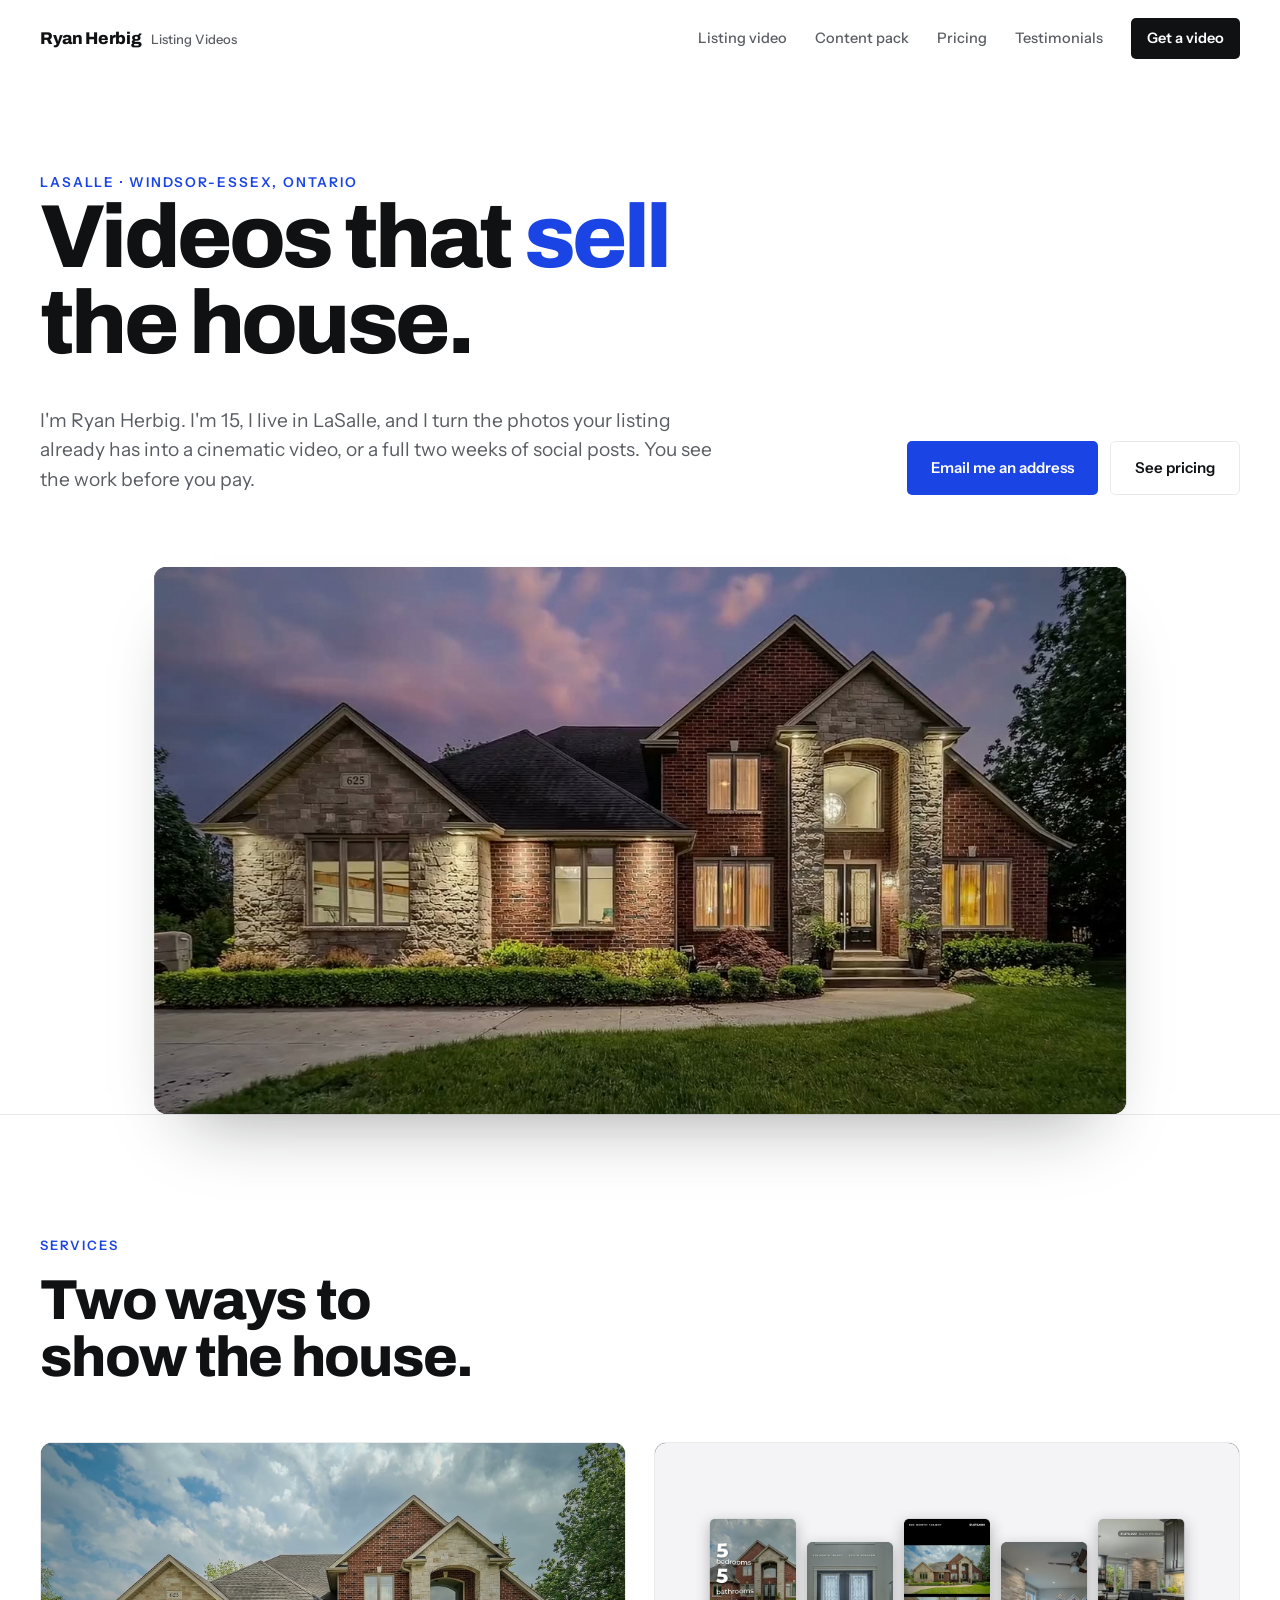
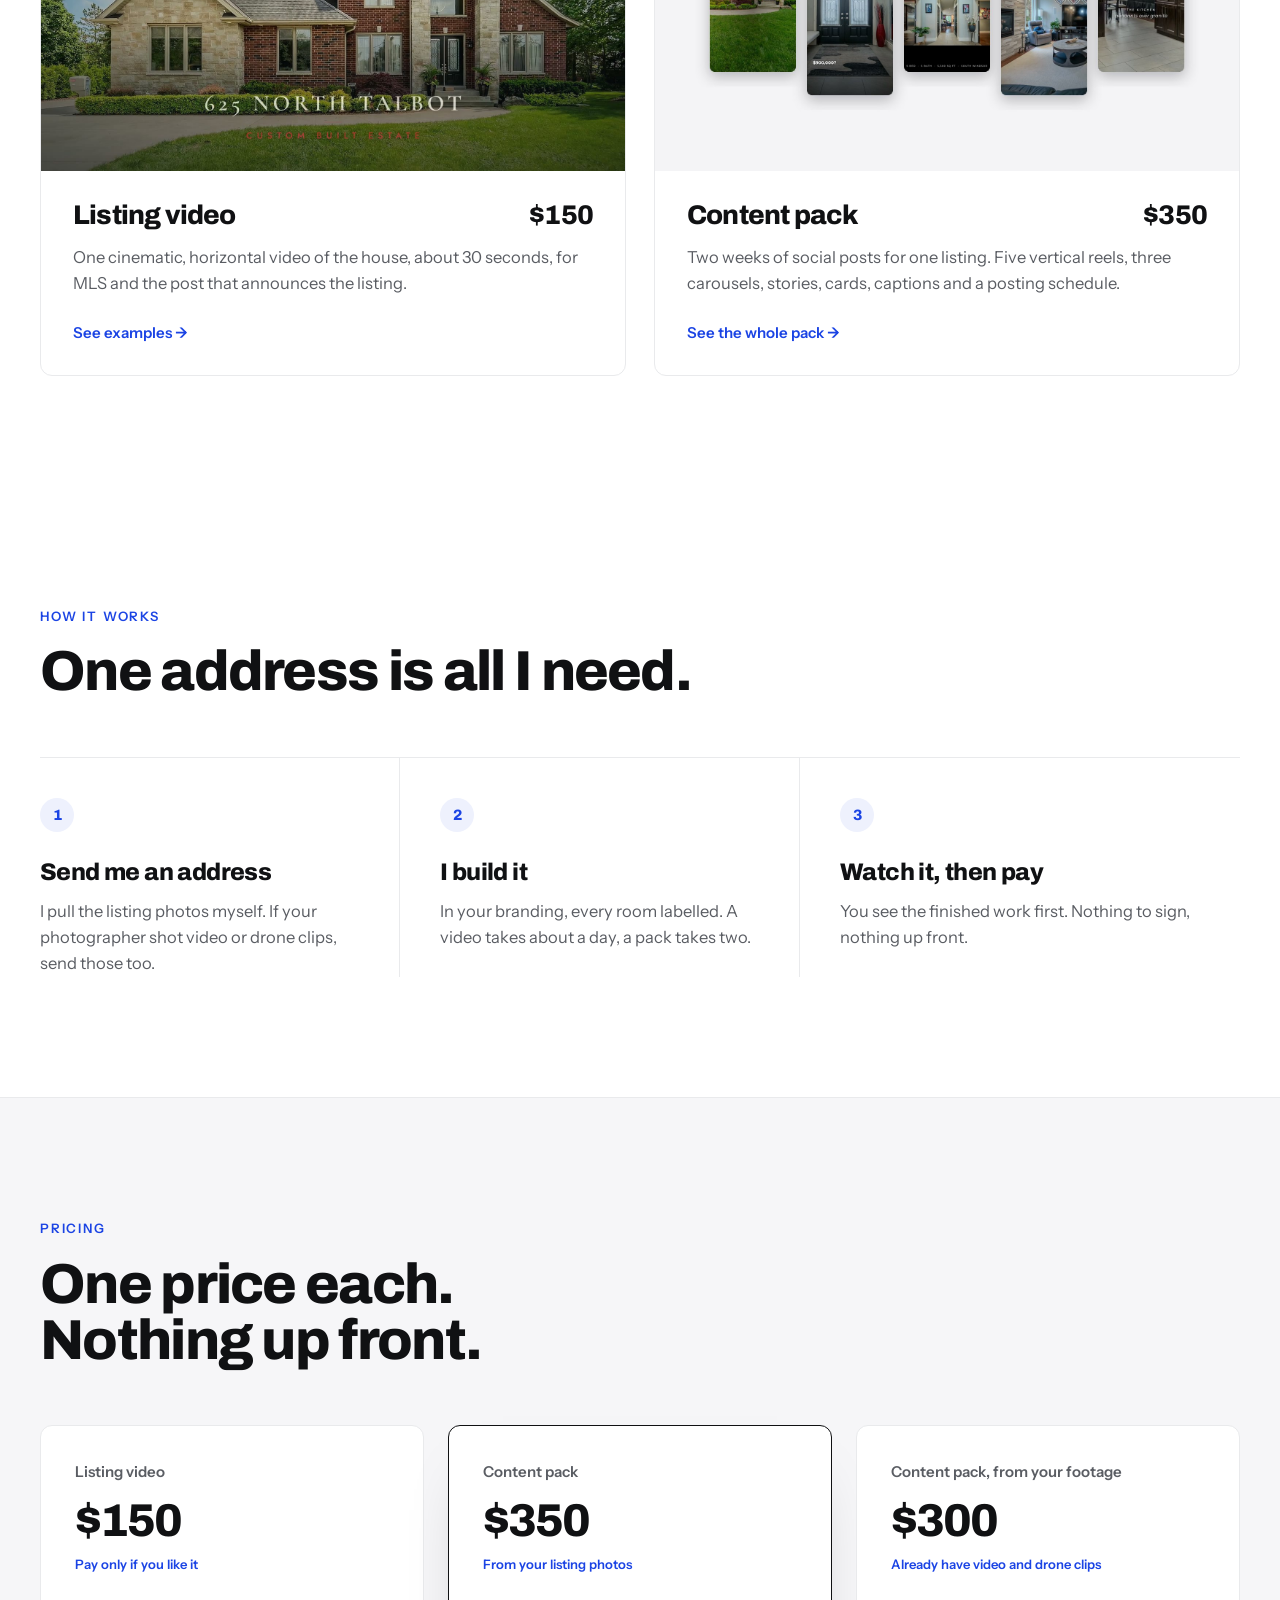
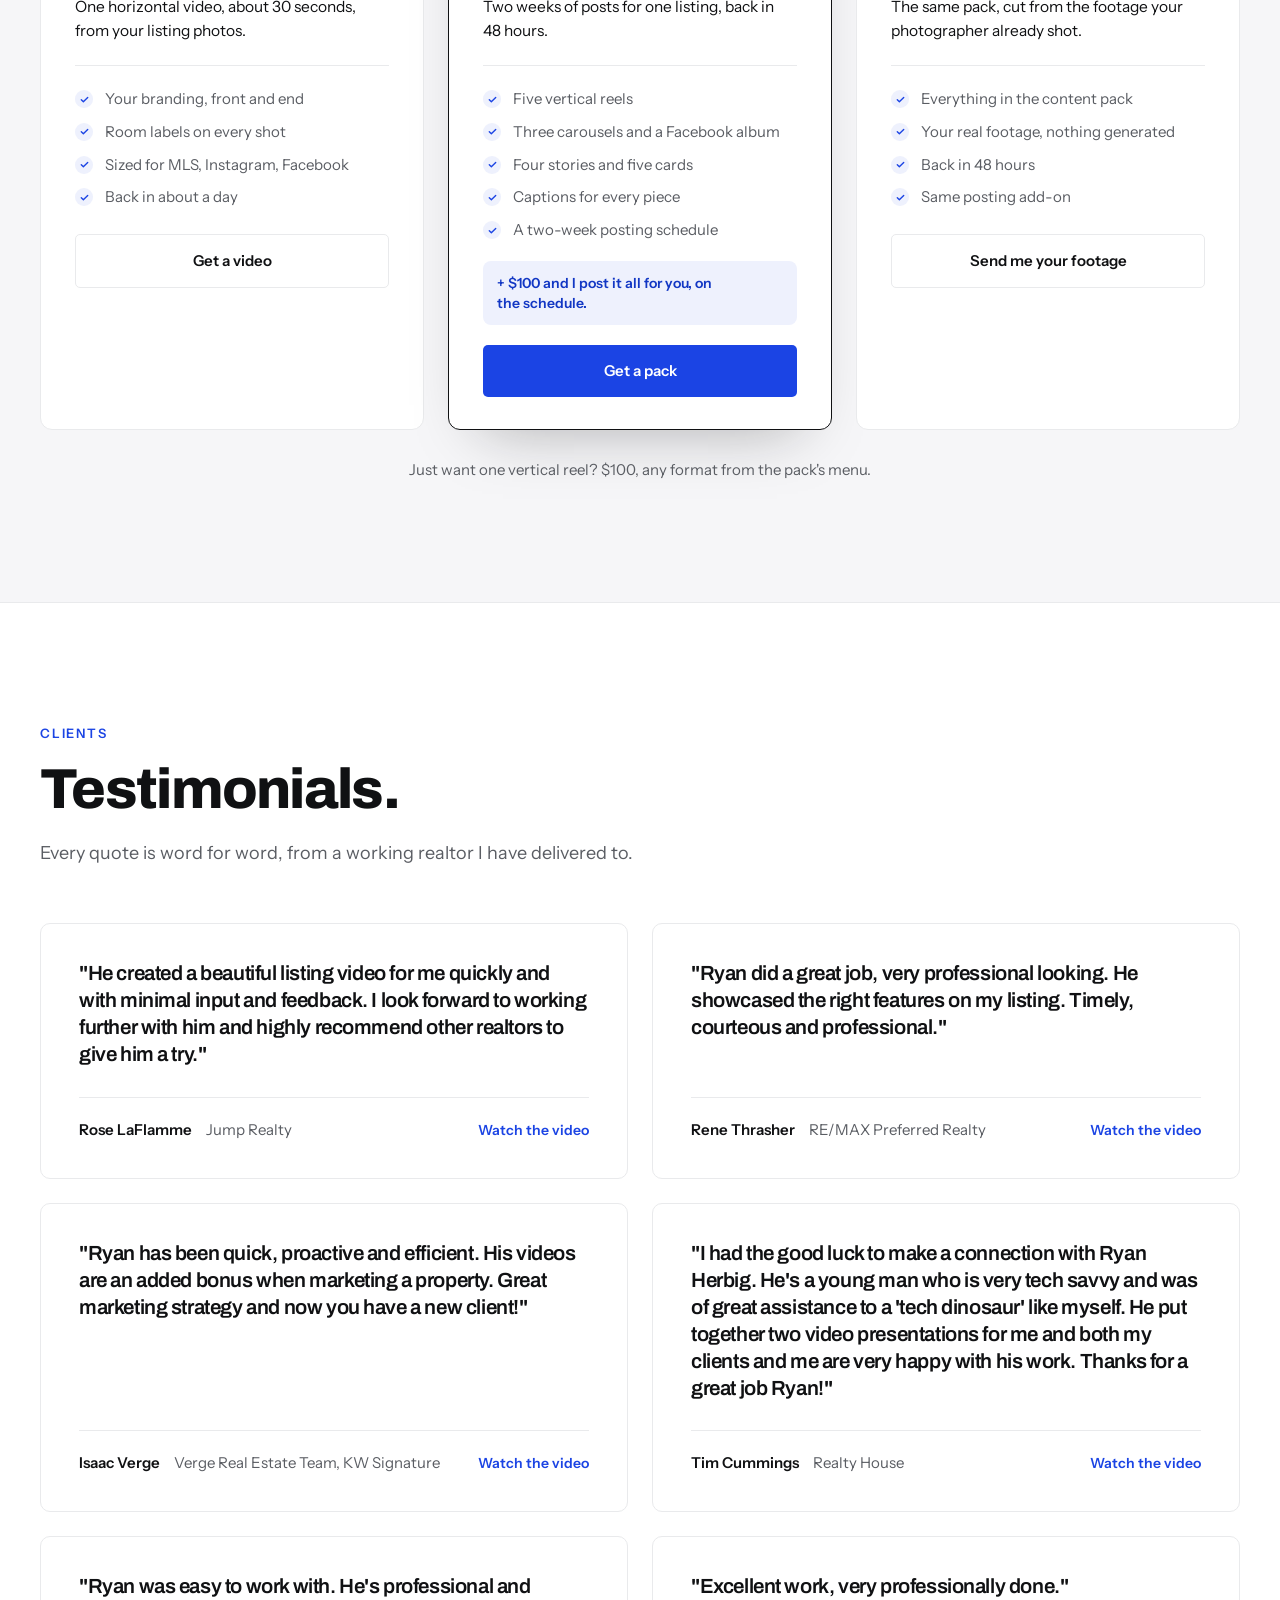
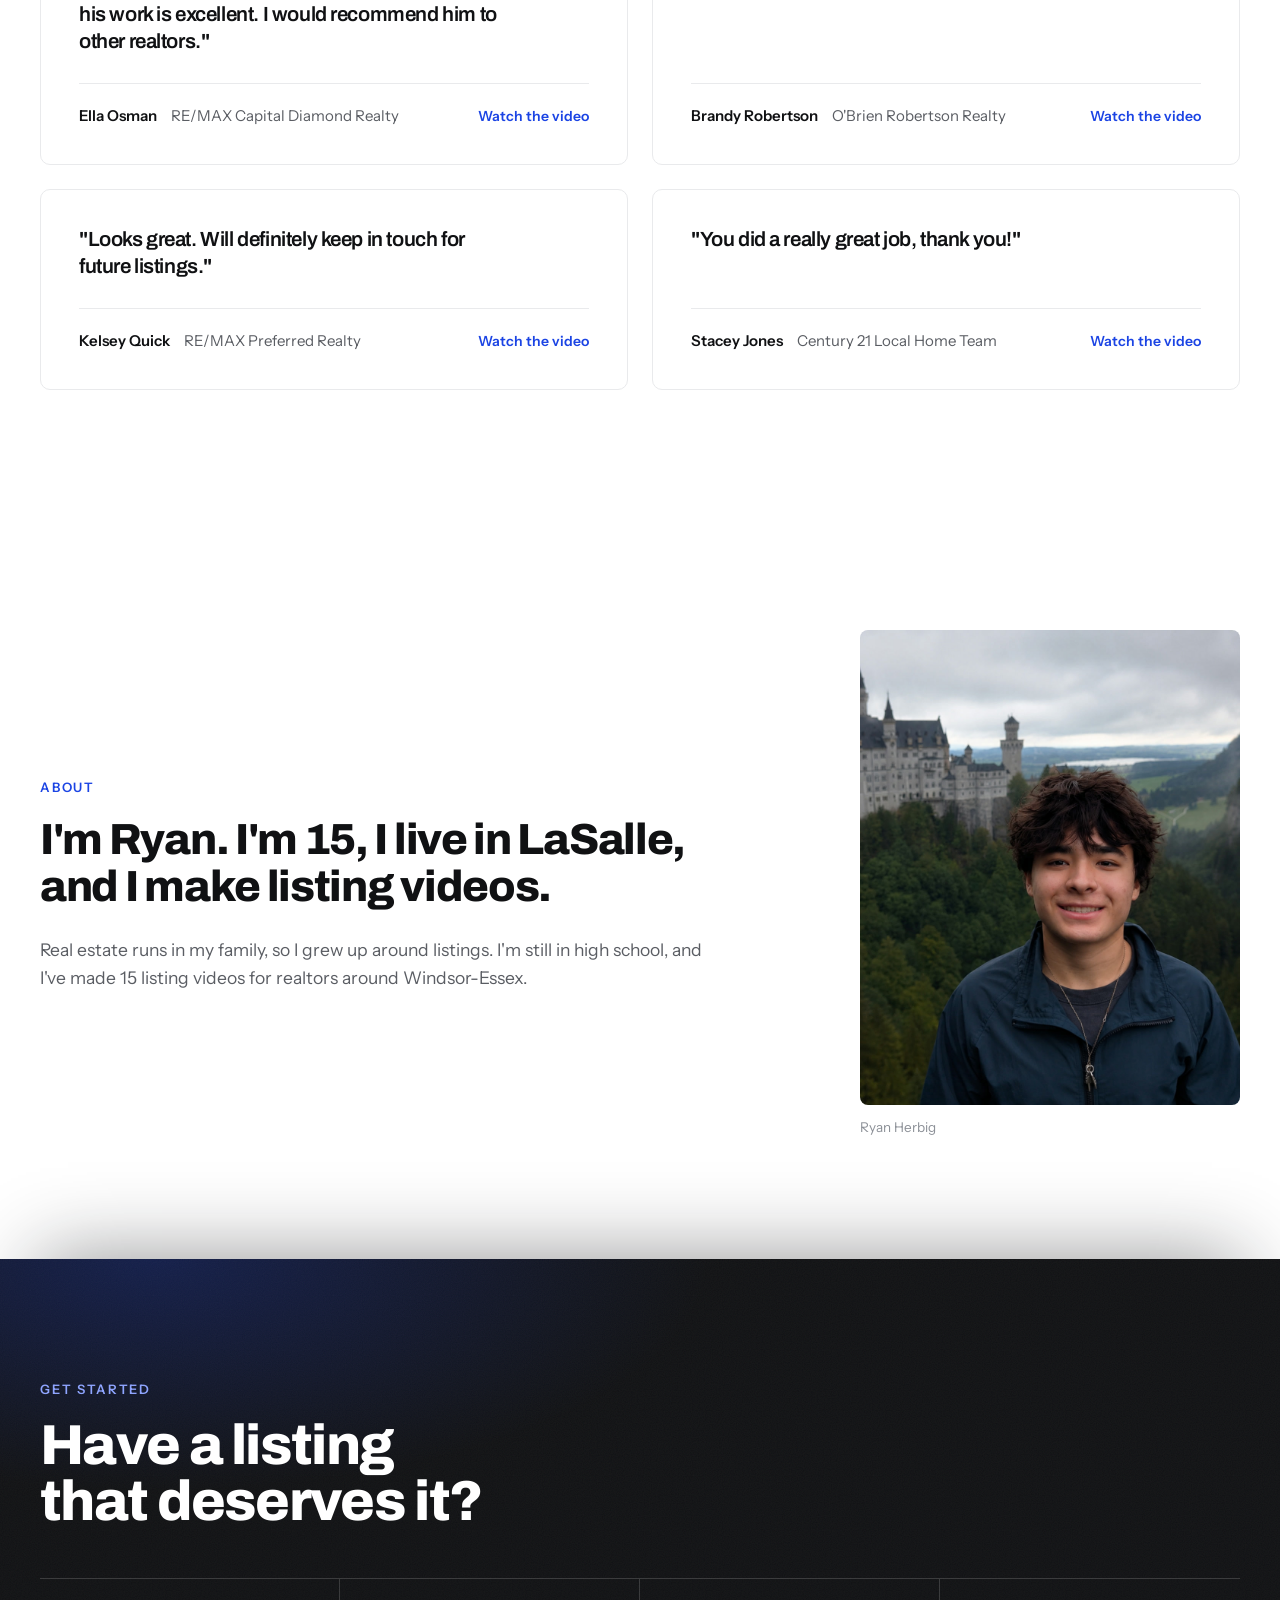
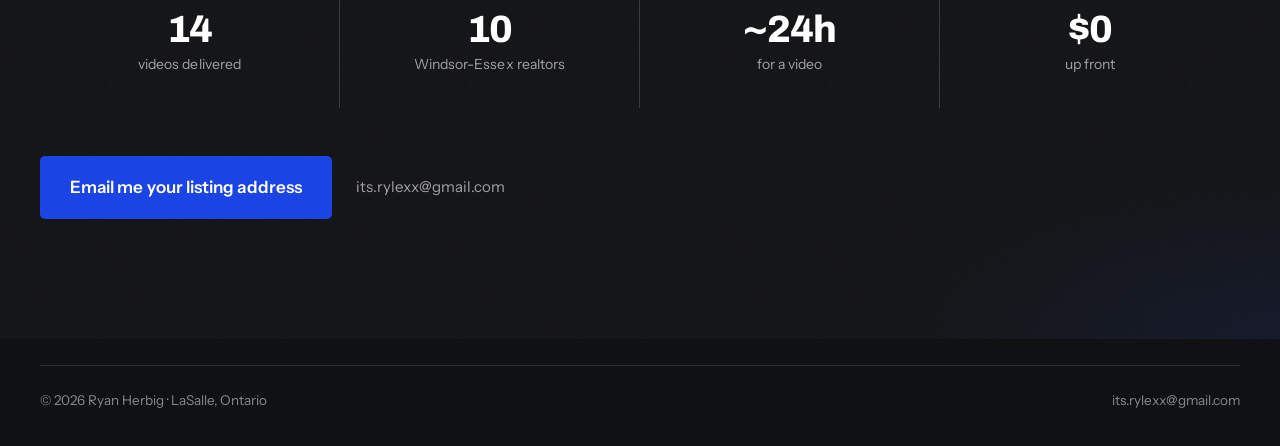
==== index.html @ 250f4b29 "site: absolute links point at ryanherbig.ca Co-Authored-By: Claude Fable 5.1 <noreply@anthropic.com>" ====
<!doctype html>
<html lang="en">
<head>
<meta charset="utf-8">
<meta name="viewport" content="width=device-width, initial-scale=1, viewport-fit=cover">
<meta name="theme-color" content="#FFFFFF">
<title>Ryan Herbig · Listing Videos</title>
<meta name="description" content="Cinematic listing videos and two-week social media packs, made from the photos your listing already has. Windsor-Essex, Ontario. You see the work before you pay.">
<meta property="og:title" content="Ryan Herbig · Listing Videos">
<meta property="og:description" content="Listing videos and social media packs from the photos you already have. You see the work before you pay.">
<meta property="og:image" content="https://ryanherbig.ca/assets/img/hero5_poster.jpg">
<link rel="preconnect" href="https://fonts.googleapis.com">
<link rel="preconnect" href="https://fonts.gstatic.com" crossorigin>
<link href="https://fonts.googleapis.com/css2?family=Archivo:wght@600;700;800&family=Instrument+Sans:wght@400;500;600&display=swap" rel="stylesheet">
<link rel="stylesheet" href="styles.css">
<link rel="icon" href="data:image/svg+xml,<svg xmlns='http://www.w3.org/2000/svg' viewBox='0 0 100 100'><rect width='100' height='100' rx='18' fill='%231B44E4'/><text x='50' y='70' font-size='58' font-weight='800' text-anchor='middle' fill='white' font-family='Arial'>R</text></svg>">
</head>
<body>

<header class="topbar" id="topbar">
  <a class="brand" href="./">Ryan Herbig<span class="brand-sub">Listing Videos</span></a>
  <nav class="topnav">
    <a href="video/">Listing video</a>
    <a href="pack/">Content pack</a>
    <a href="#pricing">Pricing</a>
    <a href="#clients">Testimonials</a>
    <a class="nav-cta" href="mailto:its.rylexx@gmail.com?subject=Listing%20video">Get a video</a>
  </nav>
</header>

<main id="top">

<!-- ============================ HERO ============================ -->
<section class="hero">
  <div class="container hero-copy" id="heroCopy">
    <p class="kicker mask"><span>LaSalle · Windsor-Essex, Ontario</span></p>
    <h1 class="hero-title">
      <span class="mask"><span>Videos that <em>sell</em></span></span>
      <span class="mask"><span>the house.</span></span>
    </h1>
    <div class="hero-row">
      <p class="hero-sub fade">I'm Ryan Herbig. I'm 15, I live in LaSalle, and I turn the photos your listing already has
      into a cinematic video, or a full two weeks of social posts. You see the work before you pay.</p>
      <div class="hero-actions fade">
        <a class="btn btn-primary" href="mailto:its.rylexx@gmail.com?subject=Listing%20video%20for%20[your%20address]">Email me an address</a>
        <a class="btn btn-ghost" href="#pricing">See pricing</a>
      </div>
    </div>
  </div>

  <div class="montage-wrap fade" id="montageWrap">
    <div class="montage" id="montage">
      <video class="montage-video" id="montageVideo" autoplay muted loop playsinline preload="auto" poster="assets/img/hero5_poster.jpg"></video>
        <img class="montage-poster" id="montagePoster" src="assets/img/hero5_poster.jpg" alt="" aria-hidden="true">
      <script>
        (function(){var v=document.getElementById('montageVideo'),m=window.innerWidth<=720;
        if(m){v.poster='assets/img/hero5-m_poster.jpg';document.getElementById('montagePoster').src='assets/img/hero5-m_poster.jpg';}
        v.src=m?'assets/img/hero5-m.mp4':'assets/img/hero5.mp4';})();
      </script>
      <span class="grain" aria-hidden="true"></span>
    </div>
  </div>
</section>

<!-- ============================ SERVICES ============================ -->
<section class="section offers" id="services">
  <div class="container">
    <div class="sec-head reveal">
      <p class="eyebrow">Services</p>
      <h2>Two ways to show the house.</h2>
    </div>
    <div class="offer-cards">
      <a class="offer-card reveal" href="video/">
        <div class="oc-media">
          <img src="assets/poster/talbot.jpg" alt="" width="1280" height="720" loading="lazy">
          <video muted playsinline loop preload="none" data-src="assets/film/talbot.mp4"></video>
        </div>
        <div class="oc-body">
          <div class="oc-head">
            <h3>Listing video</h3>
            <span class="oc-price">$150</span>
          </div>
          <p class="oc-desc">One cinematic, horizontal video of the house, about 30 seconds, for MLS and the post that
          announces the listing.</p>
          <span class="oc-link">See examples <span>&#8594;</span></span>
        </div>
      </a>
      <a class="offer-card reveal" href="pack/">
        <div class="oc-media">
          <img src="assets/img/pack-shelf.jpg" alt="" width="1600" height="900" loading="lazy">
        </div>
        <div class="oc-body">
          <div class="oc-head">
            <h3>Content pack</h3>
            <span class="oc-price">$350</span>
          </div>
          <p class="oc-desc">Two weeks of social posts for one listing. Five vertical reels, three carousels, stories, cards,
          captions and a posting schedule.</p>
          <span class="oc-link">See the whole pack <span>&#8594;</span></span>
        </div>
      </a>
    </div>
  </div>
</section>

<!-- ============================ HOW IT WORKS ============================ -->
<section class="section how" id="how">
  <div class="container">
    <div class="sec-head reveal">
      <p class="eyebrow">How it works</p>
      <h2>One address is all I need.</h2>
    </div>
    <ol class="steps">
      <li class="step reveal">
        <span class="step-no">1</span>
        <h3>Send me an address</h3>
        <p>I pull the listing photos myself. If your photographer shot video or drone clips, send those too.</p>
      </li>
      <li class="step reveal">
        <span class="step-no">2</span>
        <h3>I build it</h3>
        <p>In your branding, every room labelled. A video takes about a day, a pack takes two.</p>
      </li>
      <li class="step reveal">
        <span class="step-no">3</span>
        <h3>Watch it, then pay</h3>
        <p>You see the finished work first. Nothing to sign, nothing up front.</p>
      </li>
    </ol>
  </div>
</section>

<!-- ============================ PRICING ============================ -->
<section class="section pricing" id="pricing">
  <div class="container">
    <div class="sec-head reveal">
      <p class="eyebrow">Pricing</p>
      <h2>One price each. Nothing up front.</h2>
    </div>
    <div class="plans">
      <article class="plan reveal">
        <p class="plan-name">Listing video</p>
        <p class="plan-price">$150</p>
        <p class="plan-terms">Pay only if you like it</p>
        <p class="plan-desc">One horizontal video, about 30 seconds, from your listing photos.</p>
        <ul class="plan-list">
          <li>Your branding, front and end</li>
          <li>Room labels on every shot</li>
          <li>Sized for MLS, Instagram, Facebook</li>
          <li>Back in about a day</li>
        </ul>
        <a class="btn btn-ghost" href="mailto:its.rylexx@gmail.com?subject=Listing%20video%20for%20[your%20address]">Get a video</a>
      </article>
      <article class="plan is-featured reveal">
        <p class="plan-name">Content pack</p>
        <p class="plan-price">$350</p>
        <p class="plan-terms">From your listing photos</p>
        <p class="plan-desc">Two weeks of posts for one listing, back in 48 hours.</p>
        <ul class="plan-list">
          <li>Five vertical reels</li>
          <li>Three carousels and a Facebook album</li>
          <li>Four stories and five cards</li>
          <li>Captions for every piece</li>
          <li>A two-week posting schedule</li>
        </ul>
        <p class="plan-addon">+ $100 and I post it all for you, on the schedule.</p>
        <a class="btn btn-primary" href="mailto:its.rylexx@gmail.com?subject=Content%20pack%20for%20[your%20address]">Get a pack</a>
      </article>
      <article class="plan reveal">
        <p class="plan-name">Content pack, from your footage</p>
        <p class="plan-price">$300</p>
        <p class="plan-terms">Already have video and drone clips</p>
        <p class="plan-desc">The same pack, cut from the footage your photographer already shot.</p>
        <ul class="plan-list">
          <li>Everything in the content pack</li>
          <li>Your real footage, nothing generated</li>
          <li>Back in 48 hours</li>
          <li>Same posting add-on</li>
        </ul>
        <a class="btn btn-ghost" href="mailto:its.rylexx@gmail.com?subject=Content%20pack%20from%20my%20footage%20for%20[your%20address]">Send me your footage</a>
      </article>
    </div>
    <p class="plans-note reveal">Just want one vertical reel? $100, any format from the pack's menu.</p>
  </div>
</section>

<!-- ============================ TESTIMONIALS ============================ -->
<section class="section clients" id="clients">
  <div class="container">
    <div class="sec-head reveal">
      <p class="eyebrow">Clients</p>
      <h2>Testimonials.</h2>
      <p class="sec-sub">Every quote is word for word, from a working realtor I have delivered to.</p>
    </div>

    <div class="quotes">
      <blockquote class="quote reveal">
        <p>"He created a beautiful listing video for me quickly and with minimal input and feedback.
        I look forward to working further with him and highly recommend other realtors to give him a try."</p>
        <footer><span class="q-name">Rose LaFlamme</span><span class="q-brok">Jump Realty</span>
          <a class="q-film" href="https://www.facebook.com/reel/2024319048963125/" target="_blank" rel="noopener">Watch the video</a></footer>
      </blockquote>

      <blockquote class="quote reveal q-s">
        <p>"Ryan did a great job, very professional looking. He showcased the right features on my listing.
        Timely, courteous and professional."</p>
        <footer><span class="q-name">Rene Thrasher</span><span class="q-brok">RE/MAX Preferred Realty</span>
          <button class="q-film" type="button" data-video="assets/film/emerald.mp4" data-title="30 Emerald Lane">Watch the video</button></footer>
      </blockquote>

      <blockquote class="quote reveal">
        <p>"Ryan has been quick, proactive and efficient. His videos are an added bonus when marketing a property.
        Great marketing strategy and now you have a new client!"</p>
        <footer><span class="q-name">Isaac Verge</span><span class="q-brok">Verge Real Estate Team, KW Signature</span>
          <button class="q-film" type="button" data-video="assets/film/roselawn.mp4" data-title="805 Roselawn">Watch the video</button></footer>
      </blockquote>

      <blockquote class="quote reveal q-l">
        <p>"I had the good luck to make a connection with Ryan Herbig. He's a young man who is very tech savvy and was of
        great assistance to a 'tech dinosaur' like myself. He put together two video presentations for me and both my
        clients and me are very happy with his work. Thanks for a great job Ryan!"</p>
        <footer><span class="q-name">Tim Cummings</span><span class="q-brok">Realty House</span>
          <button class="q-film" type="button" data-video="assets/film/stclair.mp4" data-title="3057 St. Clair Parkway">Watch the video</button></footer>
      </blockquote>

      <blockquote class="quote reveal q-s">
        <p>"Ryan was easy to work with. He's professional and his work is excellent.
        I would recommend him to other realtors."</p>
        <footer><span class="q-name">Ella Osman</span><span class="q-brok">RE/MAX Capital Diamond Realty</span>
          <button class="q-film" type="button" data-video="assets/film/county2.mp4" data-title="365 County Rd 2">Watch the video</button></footer>
      </blockquote>

      <blockquote class="quote reveal q-xs">
        <p>"Excellent work, very professionally done."</p>
        <footer><span class="q-name">Brandy Robertson</span><span class="q-brok">O'Brien Robertson Realty</span>
          <button class="q-film" type="button" data-video="assets/film/chatham.mp4" data-title="210 Chatham Street N">Watch the video</button></footer>
      </blockquote>

      <blockquote class="quote reveal q-xs">
        <p>"Looks great. Will definitely keep in touch for future listings."</p>
        <footer><span class="q-name">Kelsey Quick</span><span class="q-brok">RE/MAX Preferred Realty</span>
          <button class="q-film" type="button" data-video="assets/film/brady.mp4" data-title="1233 Matthew Brady">Watch the video</button></footer>
      </blockquote>

      <blockquote class="quote reveal q-xs">
        <p>"You did a really great job, thank you!"</p>
        <footer><span class="q-name">Stacey Jones</span><span class="q-brok">Century 21 Local Home Team</span>
          <button class="q-film" type="button" data-video="assets/film/heritage.mp4" data-title="1263 Heritage Road">Watch the video</button></footer>
      </blockquote>
    </div>
    <button class="btn btn-ghost quotes-more" id="quotesMore" type="button" hidden>Show 4 more</button>
  </div>
</section>

<!-- ============================ ABOUT ============================ -->
<section class="section about no-portrait" id="about">
  <div class="container about-grid">
    <div class="about-lead reveal">
      <p class="eyebrow">About</p>
      <h2>I'm Ryan. I'm 15, I live in LaSalle, and I make listing videos.</h2>
    </div>
    <figure class="portrait reveal">
      <!-- Drop assets/img/ryan.jpg in place and this figure appears on its own. -->
      <img src="assets/img/ryan.jpg" alt="Ryan Herbig" onload="this.closest('.about').classList.remove('no-portrait')">
      <figcaption>Ryan Herbig</figcaption>
    </figure>
    <div class="about-copy reveal">
      <p>Real estate runs in my family, so I grew up around listings. I'm still in high school, and I've made
      15 listing videos for realtors around Windsor-Essex.</p>
    </div>
  </div>
</section>

<!-- ============================ CLOSE ============================ -->
<section class="section offer" id="offer">
  <div class="container">
    <div class="sec-head reveal">
      <p class="eyebrow">Get started</p>
      <h2>Have a listing that deserves it?</h2>
    </div>
    <div class="offer-proof reveal">
      <div class="proof-item"><span class="proof-num" data-count="15">0</span><span class="proof-label">videos delivered</span></div>
      <div class="proof-item"><span class="proof-num" data-count="11">0</span><span class="proof-label">Windsor-Essex realtors</span></div>
      <div class="proof-item"><span class="proof-num">~24h</span><span class="proof-label">for a video</span></div>
      <div class="proof-item"><span class="proof-num">$0</span><span class="proof-label">up front</span></div>
    </div>
    <div class="offer-cta reveal">
      <a class="btn btn-primary btn-lg" href="mailto:its.rylexx@gmail.com?subject=Listing%20video%20for%20[your%20address]">Email me your listing address</a>
      <span class="offer-mail">its.rylexx@gmail.com</span>
    </div>
  </div>
</section>

</main>

<footer class="footer">
  <div class="container footer-row">
    <span>© 2026 Ryan Herbig · LaSalle, Ontario</span>
    <a href="mailto:its.rylexx@gmail.com">its.rylexx@gmail.com</a>
  </div>
</footer>

<!-- ============================ PLAYER ============================ -->
<div class="player" id="player" aria-hidden="true" role="dialog" aria-label="Video player">
  <button class="player-close" id="playerClose" aria-label="Close">Close</button>
  <div class="player-stage">
    <video id="playerVideo" controls playsinline preload="none"></video>
    <p class="player-title" id="playerTitle"></p>
  </div>
</div>

<script src="app.js"></script>
</body>
</html>
---- styles.css ----
/* Ryan Herbig · Listing Videos
   Crisp editorial: white ground, Archivo display, one blue accent. */

:root{
  --ground:#FFFFFF;
  --ground-alt:#F6F6F8;
  --ink:#101113;
  --soft:#5A5D63;
  --mute:#8C9097;
  --line:#E9EAEC;
  --accent:#1B44E4;
  --accent-ink:#1237C4;
  --accent-tint:#EEF1FD;
  --display:"Archivo",system-ui,-apple-system,sans-serif;
  --body:"Instrument Sans",system-ui,-apple-system,sans-serif;
  --ease-out:cubic-bezier(.16,1,.3,1);
  --gutter:40px;
  --max:1200px;
}

*,*::before,*::after{box-sizing:border-box}
[hidden]{display:none !important}
html{scroll-behavior:smooth;-webkit-text-size-adjust:100%;caret-color:var(--accent);overflow-x:clip;-webkit-tap-highlight-color:transparent}
body{
  overflow-x:clip;
  margin:0;background:var(--ground);color:var(--ink);
  font-family:var(--body);font-size:17px;line-height:1.6;
  -webkit-font-smoothing:antialiased;overflow-x:hidden;
}
img,video{max-width:100%;display:block}
a{color:inherit;text-decoration:none}
button{font:inherit;color:inherit;background:none;border:0;padding:0;cursor:pointer}
h1,h2,h3{margin:0;font-family:var(--display);font-weight:800;letter-spacing:-.03em;line-height:1;text-wrap:balance}
p{margin:0;text-wrap:pretty}
ul,ol{margin:0;padding:0;list-style:none}
:focus-visible{outline:2px solid var(--accent);outline-offset:3px;border-radius:2px}
::selection{background:var(--accent);color:#fff}
section[id]{scroll-margin-top:76px}

.container{width:min(var(--max),100% - 2*var(--gutter));margin-inline:auto}

/* ---------- top bar ---------- */
.topbar{
  position:fixed;inset:0 0 auto 0;z-index:50;
  display:flex;justify-content:space-between;align-items:center;
  padding:18px max(var(--gutter),env(safe-area-inset-right)) 18px max(var(--gutter),env(safe-area-inset-left));
  background:rgba(255,255,255,.82);-webkit-backdrop-filter:blur(14px);backdrop-filter:blur(14px);
  border-bottom:1px solid transparent;transition:border-color .4s;
}
.topbar.is-scrolled{border-bottom-color:var(--line)}
.brand{font-family:var(--display);font-weight:800;font-size:17px;letter-spacing:-.02em;display:flex;align-items:baseline;gap:10px}
.brand-sub{font-family:var(--body);font-weight:500;font-size:13px;color:var(--soft);letter-spacing:0}
.topnav{display:flex;align-items:center;gap:28px;font-size:14.5px;font-weight:500;color:var(--soft)}
.topnav a:hover{color:var(--ink)}
.nav-cta{background:var(--ink);color:#fff !important;padding:9px 16px;border-radius:5px;font-weight:600;transition:background .2s}
.nav-cta:hover{background:var(--accent)}

/* ---------- buttons ---------- */
.btn{display:inline-flex;align-items:center;justify-content:center;font-weight:600;font-size:15px;padding:14px 24px;border-radius:5px;transition:background .2s,color .2s,border-color .2s,transform .25s var(--ease-out),box-shadow .25s var(--ease-out)}
.btn:hover{transform:translateY(-1.5px)}
.btn:active{transform:translateY(0) scale(.985)}
.btn-primary:hover{box-shadow:0 10px 24px -10px rgba(27,68,228,.55)}
.btn-primary{background:var(--accent);color:#fff}
.btn-primary:hover{background:var(--accent-ink)}
.btn-ghost{border:1.5px solid var(--line);color:var(--ink)}
.btn-ghost:hover{border-color:var(--ink)}
.btn-lg{padding:18px 30px;font-size:17px}

/* ---------- type helpers ---------- */
.eyebrow{font-size:13px;font-weight:600;letter-spacing:.14em;text-transform:uppercase;color:var(--accent);margin-bottom:18px}
.kicker{font-size:13.5px;font-weight:600;letter-spacing:.14em;text-transform:uppercase;color:var(--accent);margin-bottom:26px}
.sec-head{margin-bottom:56px;max-width:760px}
.sec-head h2{font-size:clamp(34px,4.4vw,58px)}
.sec-sub{color:var(--soft);font-size:18px;max-width:52ch;margin-top:20px}
.sec-head-split{display:flex;justify-content:space-between;align-items:flex-end;gap:40px;max-width:none;margin-bottom:24px}

.section{padding:120px 0}

/* ---------- hero ---------- */
.hero{padding:172px 0 0}
.hero-copy{position:relative;z-index:1;transform:translateY(calc(var(--hy,0) * 1px));opacity:var(--ho,1);will-change:transform,opacity}
.hero-title{font-size:clamp(50px,7vw,104px);line-height:.96;letter-spacing:-.04em}
@media (min-width:1025px){.hero-title .mask>span{white-space:nowrap}}
.hero-title em{font-style:normal;color:var(--accent)}
.hero-row{display:flex;justify-content:space-between;align-items:flex-end;gap:40px;margin-top:40px}
.hero-sub{font-size:clamp(17px,1.5vw,20px);line-height:1.55;color:var(--soft);max-width:52ch}
.hero-actions{display:flex;gap:12px;flex-shrink:0}

/* line masks: text rises out of a clipped box on load */
.mask{display:block;overflow:hidden;padding-bottom:.08em;margin-bottom:-.08em}
.mask>span{display:block;transform:translateY(112%);transition:transform 1.15s var(--ease-out)}
body.is-loaded .mask>span{transform:translateY(0)}
.hero-title .mask:nth-child(1)>span{transition-delay:.05s}
.hero-title .mask:nth-child(2)>span{transition-delay:.15s}
.kicker.mask>span{transition-delay:0s}
.fade{opacity:0;transform:translateY(16px);transition:opacity 1s var(--ease-out),transform 1s var(--ease-out)}
body.is-loaded .fade{opacity:1;transform:none}
.hero-sub.fade{transition-delay:.4s}
.hero-actions.fade{transition-delay:.5s}
.montage-wrap.fade{transition-delay:.65s}

/* the montage frame: scaled down at rest, scroll zooms it out to the full window */
.montage-wrap{margin-top:72px;position:relative;z-index:2}
.montage{
  position:relative;width:100%;aspect-ratio:16/9;max-height:88vh;overflow:hidden;background:#0d0e10;
  transform:scale(var(--m,.66));border-radius:calc(20px * (1 - var(--p,0)) + 2px);
  transform-origin:50% 0;will-change:transform;
  box-shadow:0 48px 90px -44px rgba(16,17,19,calc(.55 * (1 - var(--p,0))));
}
.montage-poster{position:absolute;inset:0;width:100%;height:100%;object-fit:cover;filter:saturate(.9) contrast(1.03);transition:opacity .6s;pointer-events:none}
.montage.is-playing .montage-poster{opacity:0}
.montage-video{width:100%;height:100%;object-fit:cover;transform:scale(calc(1.12 - .12*var(--p,0)));will-change:transform;filter:saturate(.9) contrast(1.03)}
.grain{position:absolute;inset:0;pointer-events:none;opacity:.06;mix-blend-mode:overlay;background-image:url("data:image/svg+xml;utf8,<svg xmlns='http://www.w3.org/2000/svg' width='180' height='180'><filter id='n'><feTurbulence type='fractalNoise' baseFrequency='.85' numOctaves='2' stitchTiles='stitch'/></filter><rect width='100%' height='100%' filter='url(%23n)'/></svg>");background-size:180px 180px}

/* ---------- how it works ---------- */
.how{padding-top:110px}
.steps{display:grid;grid-template-columns:repeat(3,1fr);gap:0;border-top:1px solid var(--line)}
.step{padding:40px 40px 0 0;border-right:1px solid var(--line);margin-right:40px}
.step:last-child{border-right:0;margin-right:0}
.step-no{display:inline-flex;width:34px;height:34px;align-items:center;justify-content:center;border-radius:50%;background:var(--accent-tint);color:var(--accent);font-family:var(--display);font-weight:800;font-size:15px;margin-bottom:28px}
.step h3{font-size:24px;letter-spacing:-.025em;margin-bottom:14px}
.step p{color:var(--soft);font-size:16.5px}

/* the side-by-side: still photo | delivered film, side by side at every width */
.duo{display:grid;grid-template-columns:1fr 1fr;gap:24px;margin-top:88px}
.duo-side{margin:0}
.duo-media{position:relative;aspect-ratio:16/9;border-radius:8px;overflow:hidden;background:#111}
.duo-media img,.duo-media video{position:absolute;inset:0;width:100%;height:100%;object-fit:cover}
.duo-tag{position:absolute;left:14px;top:14px;font-weight:600;font-size:12px;letter-spacing:.08em;text-transform:uppercase;padding:6px 10px;border-radius:4px;background:rgba(255,255,255,.92);color:var(--ink)}
.duo-tag-film{background:var(--accent);color:#fff}
.duo-cap{grid-column:1 / -1;margin-top:12px;font-size:14.5px;color:var(--mute);text-align:center}

/* ---------- clients: a clean, symmetric 2x2 of quote cards ---------- */
.clients{border-top:1px solid var(--line)}
.quotes{display:grid;grid-template-columns:1fr 1fr;gap:24px}
.quote{
  margin:0;display:flex;flex-direction:column;justify-content:space-between;gap:28px;
  border:1px solid var(--line);border-radius:10px;padding:36px 38px;background:var(--ground);
  transition:opacity .9s var(--ease-out) var(--d,0s),transform .9s var(--ease-out) var(--d,0s),box-shadow .35s,border-color .35s;
}
.quote:hover{box-shadow:0 18px 44px -26px rgba(16,17,19,.22);border-color:#DBDDE1}
.quotes .quote:nth-child(2){--d:.08s}
.quotes .quote:nth-child(3){--d:.05s}
.quotes .quote:nth-child(4){--d:.13s}
.quotes .quote:nth-child(5){--d:.05s}
.quotes .quote:nth-child(6){--d:.13s}
.quotes .quote:nth-child(7){--d:.05s}
.quotes .quote:nth-child(8){--d:.13s}
.quote p{font-family:var(--display);font-weight:600;letter-spacing:-.02em;line-height:1.32;font-size:clamp(19px,1.6vw,23px)}
.quote footer{display:flex;flex-wrap:wrap;align-items:baseline;gap:6px 14px;font-size:15px;border-top:1px solid var(--line);padding-top:20px}
.q-name{font-weight:600}
.q-brok{color:var(--soft)}
.q-film{display:inline-block;margin-left:auto;color:var(--accent);font-weight:600;font-size:14px;border-bottom:1.5px solid transparent;transition:border-color .2s}
.q-film:hover{border-bottom-color:var(--accent)}

/* ---------- work carousel ---------- */
.work{background:var(--ground-alt);overflow:hidden}
.work-sub{color:var(--soft);font-size:18px;max-width:52ch;margin-bottom:48px}
.hint-touch{display:none}
.quotes-more,.work-more{display:none}
@media (hover:none){.hint-hover{display:none}.hint-touch{display:inline}}
.car-nav{display:flex;gap:10px;flex-shrink:0}
.car-btn{width:46px;height:46px;border-radius:50%;border:1.5px solid var(--line);background:var(--ground);font-size:18px;line-height:1;transition:background .2s,color .2s,border-color .2s}
.car-btn:hover{background:var(--ink);border-color:var(--ink);color:#fff}
.car-track{
  display:flex;gap:24px;overflow-x:auto;
  padding-bottom:10px;scrollbar-width:none;
}
.car-track::-webkit-scrollbar{display:none}
.card{flex:0 0 min(560px,84%);cursor:pointer;border-radius:8px;outline-offset:6px}
.card-media{position:relative;aspect-ratio:16/9;overflow:hidden;border-radius:8px;background:#111;transition:transform .5s var(--ease-out),box-shadow .5s var(--ease-out)}
.card-media img,.card-media video{position:absolute;inset:0;width:100%;height:100%;object-fit:cover}
.card-media video{opacity:0;transition:opacity .4s}
.card.is-previewing .card-media video{opacity:1}
.card-media::after{
  content:"";position:absolute;right:14px;bottom:14px;width:38px;height:38px;border-radius:50%;
  background:rgba(255,255,255,.92) url("data:image/svg+xml,%3Csvg xmlns='http://www.w3.org/2000/svg' viewBox='0 0 24 24'%3E%3Cpath d='M8 5v14l11-7z' fill='%23101113'/%3E%3C/svg%3E") center/18px no-repeat;
  opacity:0;transform:scale(.8);transition:opacity .3s,transform .3s var(--ease-out);
}
.card:hover .card-media,.card:focus-visible .card-media{transform:translateY(-4px);box-shadow:0 24px 50px -24px rgba(16,17,19,.4)}
.card:hover .card-media::after,.card:focus-visible .card-media::after{opacity:1;transform:none}
@media (hover:none){.card-media::after{opacity:1;transform:none}}
.card-meta{display:grid;grid-template-columns:1fr auto;column-gap:12px;padding:14px 4px 0;font-size:14.5px}
.card-addr{font-weight:600}
.card-dur{color:var(--mute);font-variant-numeric:tabular-nums}
.card-who{grid-column:1 / -1;color:var(--soft);font-size:13.5px;margin-top:2px}

/* ---------- about ---------- */
.about{position:sticky;top:0;z-index:0;background:var(--ground)}
.about-grid{display:grid;grid-template-columns:5fr 4fr 6fr;gap:56px;align-items:start}
.about-lead h2{font-size:clamp(30px,3.4vw,46px);line-height:1.08}
.portrait{margin:0}
.portrait img{aspect-ratio:4/5;object-fit:cover;width:100%;border-radius:8px}
.portrait figcaption{margin-top:12px;font-size:13.5px;color:var(--mute)}
.about-copy{display:flex;flex-direction:column;gap:20px;color:var(--soft);font-size:17.5px}
.about.no-portrait .portrait{display:none}
.about.no-portrait .about-grid{grid-template-columns:5fr 6fr;gap:80px}
/* Desktop: one text column on the left rail, portrait held beside it. The DOM keeps
   lead / portrait / copy order so phones stack exactly as before. */
@media (min-width:1025px){
  .about-grid,.about.no-portrait .about-grid{grid-template-columns:minmax(0,1fr) minmax(0,380px);gap:0 80px;align-items:stretch}
  .about-lead{grid-column:1;grid-row:1;align-self:end}
  .about-copy{grid-column:1;grid-row:2;align-self:start;margin-top:26px;max-width:56ch}
  .portrait{grid-column:2;grid-row:1 / span 2;align-self:start}
  .about.no-portrait .about-copy{max-width:64ch}
}

/* ---------- offer ---------- */
.offer{
  position:relative;z-index:1;isolation:isolate;color:#fff;letter-spacing:.004em;
  background:radial-gradient(70% 55% at 12% 0%,rgba(27,68,228,.26),transparent 62%),radial-gradient(50% 40% at 100% 100%,rgba(27,68,228,.10),transparent 60%),var(--ink);
  box-shadow:0 -40px 80px -40px rgba(16,17,19,.45);
}
.offer::before{content:"";position:absolute;inset:0;z-index:-1;pointer-events:none;opacity:.05;mix-blend-mode:screen;background-image:url("data:image/svg+xml;utf8,<svg xmlns='http://www.w3.org/2000/svg' width='180' height='180'><filter id='n'><feTurbulence type='fractalNoise' baseFrequency='.85' numOctaves='2' stitchTiles='stitch'/></filter><rect width='100%' height='100%' filter='url(%23n)'/></svg>");background-size:180px 180px}
.offer .eyebrow{color:#8FA5FF}
.offer .sec-head{margin-bottom:48px}
.offer-proof{display:grid;grid-template-columns:repeat(4,1fr);border-top:1px solid rgba(255,255,255,.16);margin-bottom:0}
.proof-item{padding:32px 12px;display:flex;flex-direction:column;align-items:center;text-align:center;gap:4px;border-right:1px solid rgba(255,255,255,.16)}
.proof-item:last-child{border-right:0}
.proof-num{font-family:var(--display);font-weight:800;font-size:38px;letter-spacing:-.03em;line-height:1;font-variant-numeric:tabular-nums}
.proof-label{font-size:14px;color:rgba(255,255,255,.6)}
.offer-list{border-top:1px solid rgba(255,255,255,.16)}
.offer-row{display:grid;grid-template-columns:1.2fr 3fr auto auto;gap:24px 40px;align-items:baseline;padding:30px 0;border-bottom:1px solid rgba(255,255,255,.16)}
.offer-name{font-family:var(--display);font-weight:800;font-size:24px;letter-spacing:-.025em}
.offer-desc{color:rgba(255,255,255,.72);font-size:16px;max-width:52ch;line-height:1.65}
.offer-price{font-family:var(--display);font-weight:800;font-size:32px;letter-spacing:-.03em;font-variant-numeric:tabular-nums}
.offer-terms{font-size:14px;color:#8FA5FF;font-weight:600;white-space:nowrap}
.offer-cta{margin-top:48px;display:flex;align-items:center;gap:24px;flex-wrap:wrap}
.offer-mail{color:rgba(255,255,255,.6);font-size:15px}

/* ---------- footer ---------- */
.footer{position:relative;z-index:1;padding:26px 0 calc(34px + env(safe-area-inset-bottom));font-size:13.5px;color:rgba(255,255,255,.5);background:var(--ink)}
.footer-row{display:flex;justify-content:space-between;gap:20px;flex-wrap:wrap;border-top:1px solid rgba(255,255,255,.12);padding-top:24px}
.footer a:hover{color:#fff}

/* ---------- player ---------- */
.player{position:fixed;inset:0;z-index:100;background:rgba(8,9,11,.92);display:none;align-items:center;justify-content:center;padding:40px}
.player.is-open{display:flex;animation:playerIn .3s ease-out}
.player.is-open .player-stage{animation:stageIn .5s var(--ease-out)}
@keyframes playerIn{from{opacity:0}to{opacity:1}}
@keyframes stageIn{from{opacity:0;transform:scale(.97) translateY(10px)}to{opacity:1;transform:none}}
.player-stage{width:min(1200px,100%)}
.player-stage video{width:100%;aspect-ratio:16/9;background:#000;border-radius:6px}
.player-title{margin-top:14px;color:rgba(255,255,255,.75);font-size:14px}
.player-close{position:absolute;top:22px;right:28px;color:#fff;font-weight:600;font-size:14px;padding:8px 14px;border:1px solid rgba(255,255,255,.3);border-radius:5px}
.player-close:hover{background:#fff;color:var(--ink)}
body.is-locked{overflow:hidden;position:fixed;inset:0;width:100%}

/* ---------- scroll reveals ---------- */
.reveal{opacity:0;transform:translateY(22px);transition:opacity .9s var(--ease-out),transform .9s var(--ease-out)}
.reveal.is-in{opacity:1;transform:none}
.steps .step:nth-child(2).reveal{transition-delay:.1s}
.steps .step:nth-child(3).reveal{transition-delay:.2s}

/* section heads reveal line by line instead of as one block */
.sec-head.reveal{opacity:1;transform:none;transition:none}
.sec-head.reveal .eyebrow,.sec-head.reveal h2,.sec-head.reveal .sec-sub{opacity:0;transform:translateY(26px);transition:opacity .9s var(--ease-out),transform .9s var(--ease-out)}
.sec-head.reveal h2{transition-delay:.09s}
.sec-head.reveal .sec-sub{transition-delay:.18s}
.sec-head.reveal.is-in .eyebrow,.sec-head.reveal.is-in h2,.sec-head.reveal.is-in .sec-sub{opacity:1;transform:none}

/* the side-by-side slides together from both edges */
.duo.reveal{opacity:1;transform:none;transition:none}
.duo.reveal .duo-side:nth-child(1){opacity:0;transform:translateX(-34px);transition:opacity 1s var(--ease-out),transform 1s var(--ease-out)}
.duo.reveal .duo-side:nth-child(2){opacity:0;transform:translateX(34px);transition:opacity 1s var(--ease-out) .1s,transform 1s var(--ease-out) .1s}
.duo.reveal .duo-cap{opacity:0;transition:opacity .8s var(--ease-out) .4s}
.duo.reveal.is-in .duo-side{opacity:1;transform:none}
.duo.reveal.is-in .duo-cap{opacity:1}

/* step numbers pop in after their card lands */
.step.reveal .step-no{opacity:0;transform:scale(.45);transition:opacity .5s var(--ease-out) .2s,transform .7s var(--ease-out) .2s}
.step.reveal.is-in .step-no{opacity:1;transform:none}

/* ---------- responsive ---------- */
@media (max-width:1024px){
  .about-grid,.about.no-portrait .about-grid{grid-template-columns:1fr;gap:36px}
  .portrait img{max-width:380px}
  .offer-row{grid-template-columns:1fr auto;grid-template-areas:"name price" "desc desc" "terms terms"}
  .offer-name{grid-area:name}.offer-desc{grid-area:desc}.offer-price{grid-area:price}.offer-terms{grid-area:terms}
}
@media (max-width:720px){
  :root{--gutter:20px}
  body{font-size:16px}
  .section{padding:80px 0}
  .topbar{padding:14px var(--gutter)}
  .topnav a:not(.nav-cta){display:none}
  .brand-sub{display:none}
  .hero{padding-top:112px}
  .hero-title{font-size:clamp(44px,13vw,64px)}
  .hero-row{flex-direction:column;align-items:flex-start;gap:24px;margin-top:24px}
  .montage-wrap{margin-top:32px}
  .montage{transform:none !important;border-radius:0 !important;aspect-ratio:4/3;margin-bottom:0 !important}
  .montage-video{transform:none !important}
  .sec-head{margin-bottom:36px}
  .sec-head-split{flex-direction:row;align-items:flex-end}
  .steps{grid-template-columns:1fr}
  .step{border-right:0;margin-right:0;padding:32px 0 0;border-bottom:1px solid var(--line);padding-bottom:32px}
  .step:last-child{border-bottom:0}
  .duo{grid-template-columns:1fr;gap:14px;margin-top:56px}
  .duo-cap{text-align:left;font-size:14px}
  .duo.reveal .duo-side:nth-child(1),.duo.reveal .duo-side:nth-child(2){transform:translateY(18px)}
  .duo.reveal.is-in .duo-side{transform:none}
  .quotes{grid-template-columns:1fr;gap:14px}
  .quote{padding:24px 22px;gap:18px;transition:none;opacity:1;transform:none}
  .quotes.is-folded .quote:nth-child(n+5){display:none}
  .quotes-more{display:flex;width:100%;margin-top:14px}
  .car-track.is-folded .card:nth-child(n+4){display:none}
  .work-more{display:flex;width:100%;margin-top:22px}
  .car-nav{display:none}
  .car-track{flex-direction:column;gap:26px;overflow:visible;padding-bottom:0}
  .card{flex-basis:auto;width:100%}
  .offer-cta{flex-direction:column;align-items:flex-start}
  .offer-cta .btn{width:100%}
  .quote p{font-size:17.5px;line-height:1.36}
  .quote.q-l p{font-size:16px;line-height:1.4}
  .quote.q-s p{font-size:20px;line-height:1.32}
  .quote.q-xs p{font-size:25px;line-height:1.22;letter-spacing:-.025em}
  .quote footer{padding-top:16px;font-size:14.5px}
  .q-film{font-size:15px;padding:14px 0 4px;margin-bottom:-6px}
  .footer a{display:inline-block;padding:11px 0}
  .card-meta{padding-top:12px}
  .hero-actions{flex-direction:column;width:100%}
  .hero-actions .btn{width:100%}
  .sec-sub{font-size:16.5px}
  .card{flex-basis:84%}
  .offer-proof{grid-template-columns:1fr 1fr}
  .proof-item{padding:22px 8px;border-bottom:1px solid rgba(255,255,255,.16)}
  .proof-item:nth-child(2){border-right:0}
  .proof-item:nth-child(3),.proof-item:nth-child(4){border-bottom:0}
  .proof-num{font-size:32px}
  .player{padding:16px}
  .player-close{top:12px;right:12px}
}


/* ---------- the two offers (home) ---------- */
.offers{border-top:1px solid var(--line)}
.offer-cards{display:grid;grid-template-columns:1fr 1fr;gap:28px}
.offer-card{
  display:flex;flex-direction:column;border:1px solid var(--line);border-radius:12px;overflow:hidden;background:var(--ground);
  transition:opacity .9s var(--ease-out),transform .9s var(--ease-out),box-shadow .4s,border-color .4s;
}
.offer-card.is-in{transition:transform .5s var(--ease-out),box-shadow .4s,border-color .4s}
.offer-cards .offer-card:nth-child(2){transition-delay:.1s}
.offer-card:hover{transform:translateY(-5px);box-shadow:0 34px 64px -34px rgba(16,17,19,.35);border-color:#DBDDE1}
.oc-media{position:relative;aspect-ratio:16/9;background:#0d0e10;overflow:hidden}
.oc-media img,.oc-media video{position:absolute;inset:0;width:100%;height:100%;object-fit:cover}
.oc-media video{opacity:0;transition:opacity .4s}
.offer-card.is-previewing .oc-media video{opacity:1}
.oc-tag{position:absolute;left:16px;top:16px;font-weight:600;font-size:12px;letter-spacing:.08em;text-transform:uppercase;padding:6px 10px;border-radius:4px;background:rgba(255,255,255,.92);color:var(--ink)}
.oc-body{padding:30px 32px 30px;display:flex;flex-direction:column;gap:18px;flex:1}
.oc-head{display:flex;justify-content:space-between;align-items:flex-start;gap:20px}
.oc-body h3{font-size:27px;letter-spacing:-.03em;line-height:1.05}
.oc-price{font-family:var(--display);font-weight:800;font-size:27px;letter-spacing:-.03em;white-space:nowrap;text-align:right;line-height:1.05;font-variant-numeric:tabular-nums}
.oc-price small{display:block;font-family:var(--body);font-weight:600;font-size:12.5px;color:var(--accent);letter-spacing:.01em;margin-top:6px}
.oc-desc{color:var(--soft);font-size:16px;line-height:1.6}
.oc-facts{display:flex;flex-direction:column;gap:9px;font-size:15px;border-top:1px solid var(--line);padding-top:18px}
.oc-facts li{display:flex;gap:12px;align-items:baseline;line-height:1.45}
.oc-facts li::before{content:"";width:6px;height:6px;border-radius:50%;background:var(--accent);flex:0 0 6px;transform:translateY(-2px)}
.oc-link{margin-top:auto;padding-top:10px;font-weight:600;color:var(--accent);font-size:15px}
.oc-link span{display:inline-block;transition:transform .3s var(--ease-out)}
.offer-card:hover .oc-link span{transform:translateX(5px)}
.offer-desc a{color:#8FA5FF;font-weight:600;border-bottom:1px solid transparent;transition:border-color .2s;white-space:nowrap}
.offer-desc a:hover{border-bottom-color:#8FA5FF}
.topnav a[aria-current="page"]{color:var(--ink)}

/* ---------- the listing video page ---------- */
.hero-plain{padding-bottom:0}
.hero-plain .hero-title{font-size:clamp(46px,6.6vw,96px)}
.hero-plain .hero-title .mask:nth-child(3)>span{transition-delay:.25s}
.card-feature{flex:none;width:100%;margin-top:64px;transition-delay:.6s}
.card-feature .card-media{border-radius:12px;box-shadow:0 48px 90px -44px rgba(16,17,19,.45)}
.card-feature .card-meta{font-size:15px;padding-top:16px}
.facts{display:grid;grid-template-columns:repeat(4,1fr);border-top:1px solid var(--line);border-bottom:1px solid var(--line)}
.fact{padding:30px 28px 30px 0;margin-right:28px;border-right:1px solid var(--line)}
.fact:last-child{border-right:0;margin-right:0}
.fact h3{font-size:19px;letter-spacing:-.02em;margin-bottom:10px}
.fact p{color:var(--soft);font-size:15px;line-height:1.55}
.steps-only{background:var(--ground-alt);border-top:1px solid var(--line)}

@media (max-width:1024px){
  .offer-cards{gap:20px}
  .oc-body{padding:24px 24px 26px}
  .oc-body h3,.oc-price{font-size:23px}
}
@media (max-width:860px){
  .offer-cards{grid-template-columns:1fr}
  .facts{grid-template-columns:1fr 1fr}
  .fact:nth-child(2){border-right:0;margin-right:0}
  .fact:nth-child(n+3){border-top:1px solid var(--line)}
}
@media (max-width:720px){
  .oc-body{padding:22px 20px 24px;gap:14px}
  .oc-head{flex-direction:column;gap:6px}
  .oc-price{text-align:left}
  .facts{grid-template-columns:1fr}
  .fact{border-right:0;margin-right:0;padding:20px 0;border-top:1px solid var(--line)}
  .fact:first-child{border-top:0}
  .card-feature{margin-top:36px}
  .card-feature .card-media{border-radius:8px;box-shadow:none}
  .hero-plain .hero-title{font-size:clamp(40px,11.5vw,60px)}
}


/* ---------- pricing plans (home) ---------- */
.pricing{background:var(--ground-alt);border-top:1px solid var(--line)}
.plans{display:grid;grid-template-columns:repeat(3,1fr);gap:24px;align-items:stretch}
.plan{
  display:flex;flex-direction:column;background:var(--ground);border:1px solid var(--line);border-radius:12px;padding:34px 34px 32px;
  transition:opacity .9s var(--ease-out) var(--d,0s),transform .9s var(--ease-out) var(--d,0s),box-shadow .35s,border-color .35s;
}
.plans .plan:nth-child(2){--d:.08s}.plans .plan:nth-child(3){--d:.16s}
.plan:hover{box-shadow:0 24px 50px -30px rgba(16,17,19,.25);border-color:#DBDDE1}
.plan.is-featured{border-color:var(--ink);box-shadow:0 30px 60px -34px rgba(16,17,19,.35)}
.plan-name{font-weight:600;font-size:15px;color:var(--soft)}
.plan-price{font-family:var(--display);font-weight:800;font-size:46px;letter-spacing:-.04em;line-height:1;margin-top:14px;font-variant-numeric:tabular-nums}
.plan-terms{font-size:13px;font-weight:600;color:var(--accent);margin-top:10px}
.plan-desc{margin-top:20px;font-size:15.5px;color:var(--ink);line-height:1.55;min-height:0}
.plan-list{margin-top:22px;padding-top:22px;border-top:1px solid var(--line);display:flex;flex-direction:column;gap:11px;font-size:15px;color:var(--soft)}
.plan-list li{display:flex;gap:12px;align-items:flex-start;line-height:1.45}
.plan-list li::before{
  content:"";flex:0 0 18px;width:18px;height:18px;margin-top:2px;border-radius:50%;background:var(--accent-tint) url("data:image/svg+xml,%3Csvg xmlns='http://www.w3.org/2000/svg' viewBox='0 0 24 24'%3E%3Cpath d='M5 12.5l4.5 4.5L19 7.5' fill='none' stroke='%231B44E4' stroke-width='3' stroke-linecap='round' stroke-linejoin='round'/%3E%3C/svg%3E") center/11px no-repeat;
}
.plan-addon{margin-top:20px;padding:12px 14px;border-radius:8px;background:var(--accent-tint);color:var(--accent-ink);font-size:14px;font-weight:600;line-height:1.45}
.plan .btn{margin-top:26px;width:100%}
.plan.is-featured .btn{margin-top:20px}
.plans-note{margin-top:28px;text-align:center;font-size:15px;color:var(--soft)}
.oc-head{align-items:baseline}
.oc-body{gap:14px}
.oc-desc{font-size:16.5px}
@media (max-width:1024px){
  .plans{grid-template-columns:1fr;max-width:560px;margin-inline:auto}
  .plan{padding:28px 26px 26px}
}

/* one plan beside a short how-it-works (video page) */
.plans-1{grid-template-columns:minmax(0,480px) minmax(0,1fr);gap:56px;align-items:start}
.plan-side{padding-top:6px}
.plan-side .eyebrow{margin-bottom:22px}
.mini-steps{display:flex;flex-direction:column;gap:0;border-top:1px solid var(--line)}
.mini-steps li{display:flex;gap:16px;align-items:baseline;padding:18px 0;border-bottom:1px solid var(--line);font-size:17px;color:var(--ink)}
.mini-steps li span{display:inline-flex;width:30px;height:30px;flex:0 0 30px;align-items:center;justify-content:center;border-radius:50%;background:var(--accent-tint);color:var(--accent);font-family:var(--display);font-weight:800;font-size:14px;transform:translateY(7px)}
.plans-note-left{margin-top:24px;font-size:15px;color:var(--soft)}
.plans-note-left a,.plans-note a{color:var(--accent);font-weight:600}
@media (max-width:1024px){.plans-1{grid-template-columns:1fr;gap:36px;max-width:560px}}

/* ---------- reduced motion ---------- */
@media (prefers-reduced-motion:reduce){
  html{scroll-behavior:auto}
  .mask>span,.fade,.reveal{transition:none !important;transform:none !important;opacity:1 !important}
  .sec-head.reveal .eyebrow,.sec-head.reveal h2,.sec-head.reveal .sec-sub,
  .duo.reveal .duo-side,.duo.reveal .duo-cap,.step.reveal .step-no{transition:none !important;transform:none !important;opacity:1 !important}
  .montage{transform:none !important;border-radius:4px !important;box-shadow:none}
  .hero-copy{transform:none !important;opacity:1 !important}
  .montage-video{transform:none !important}
  .player.is-open,.player.is-open .player-stage{animation:none !important}
  .card-media{transition:none}
  .btn:hover{transform:none}
}
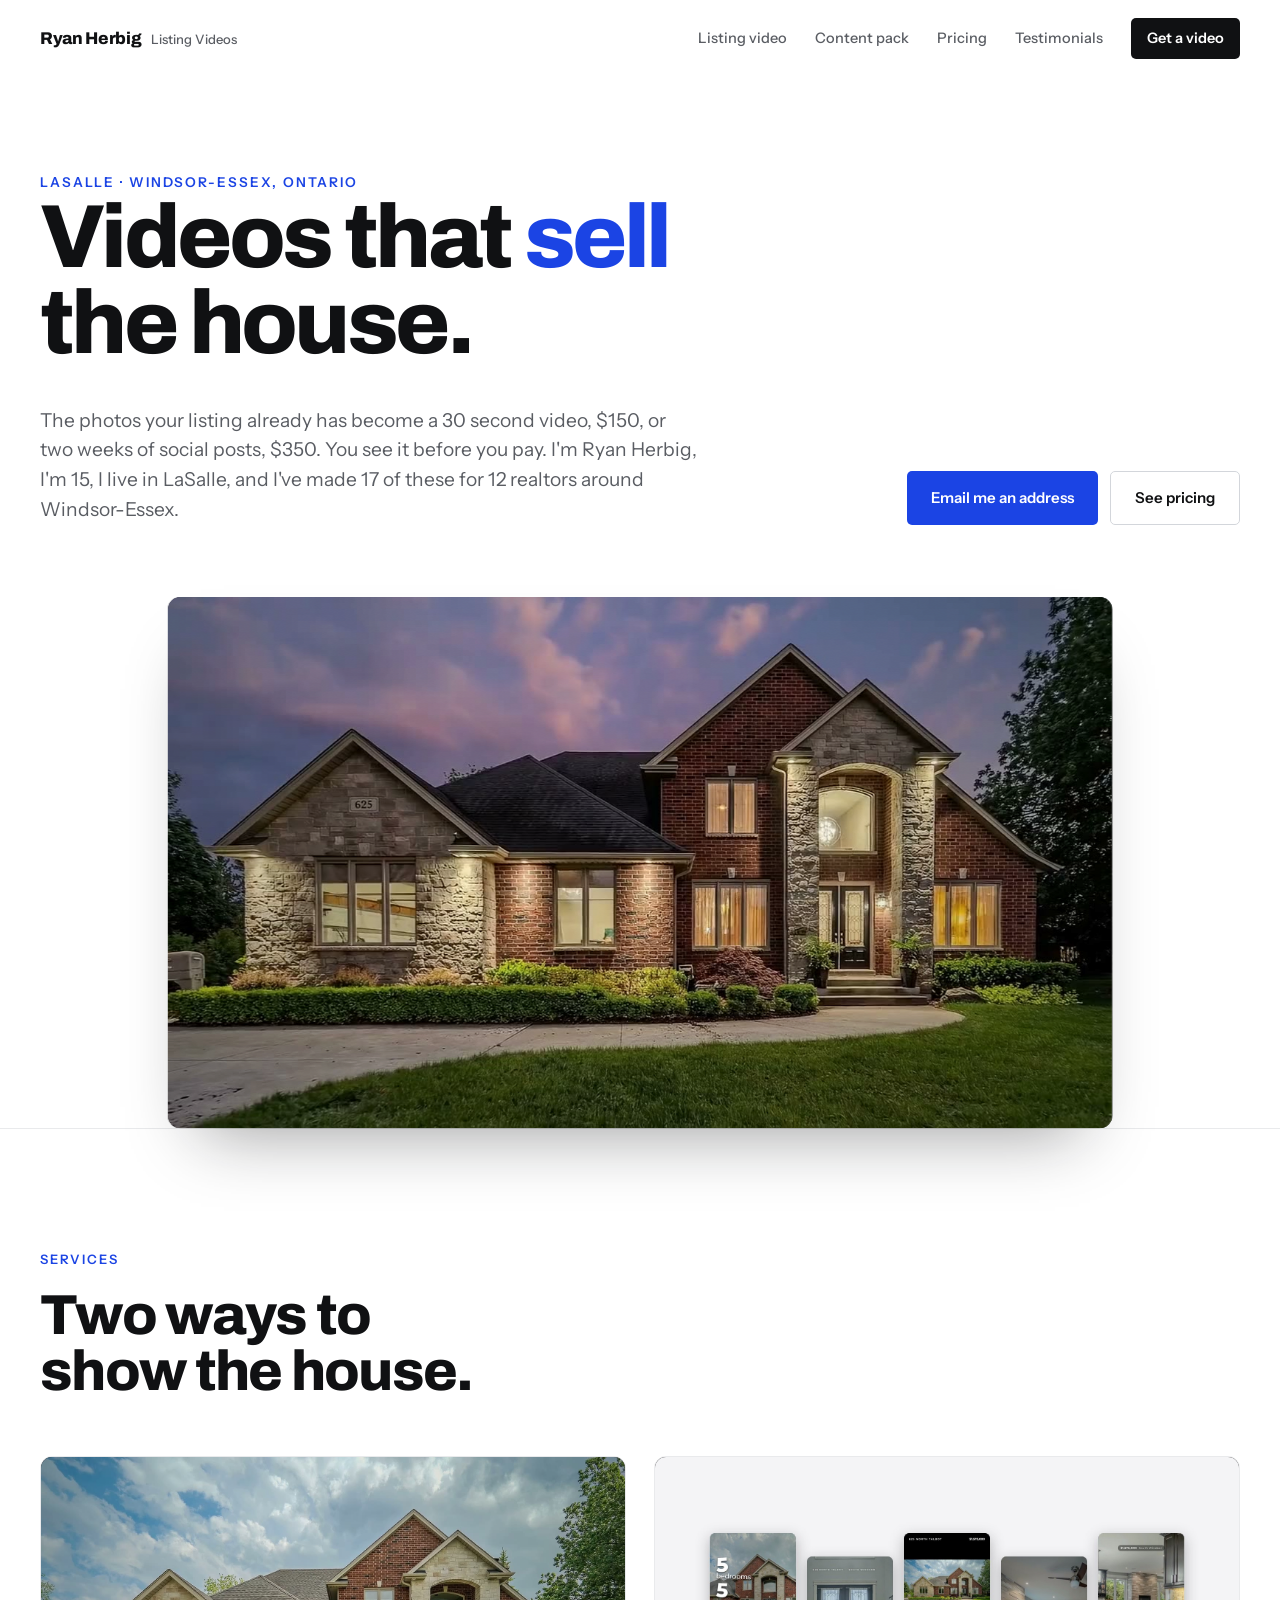
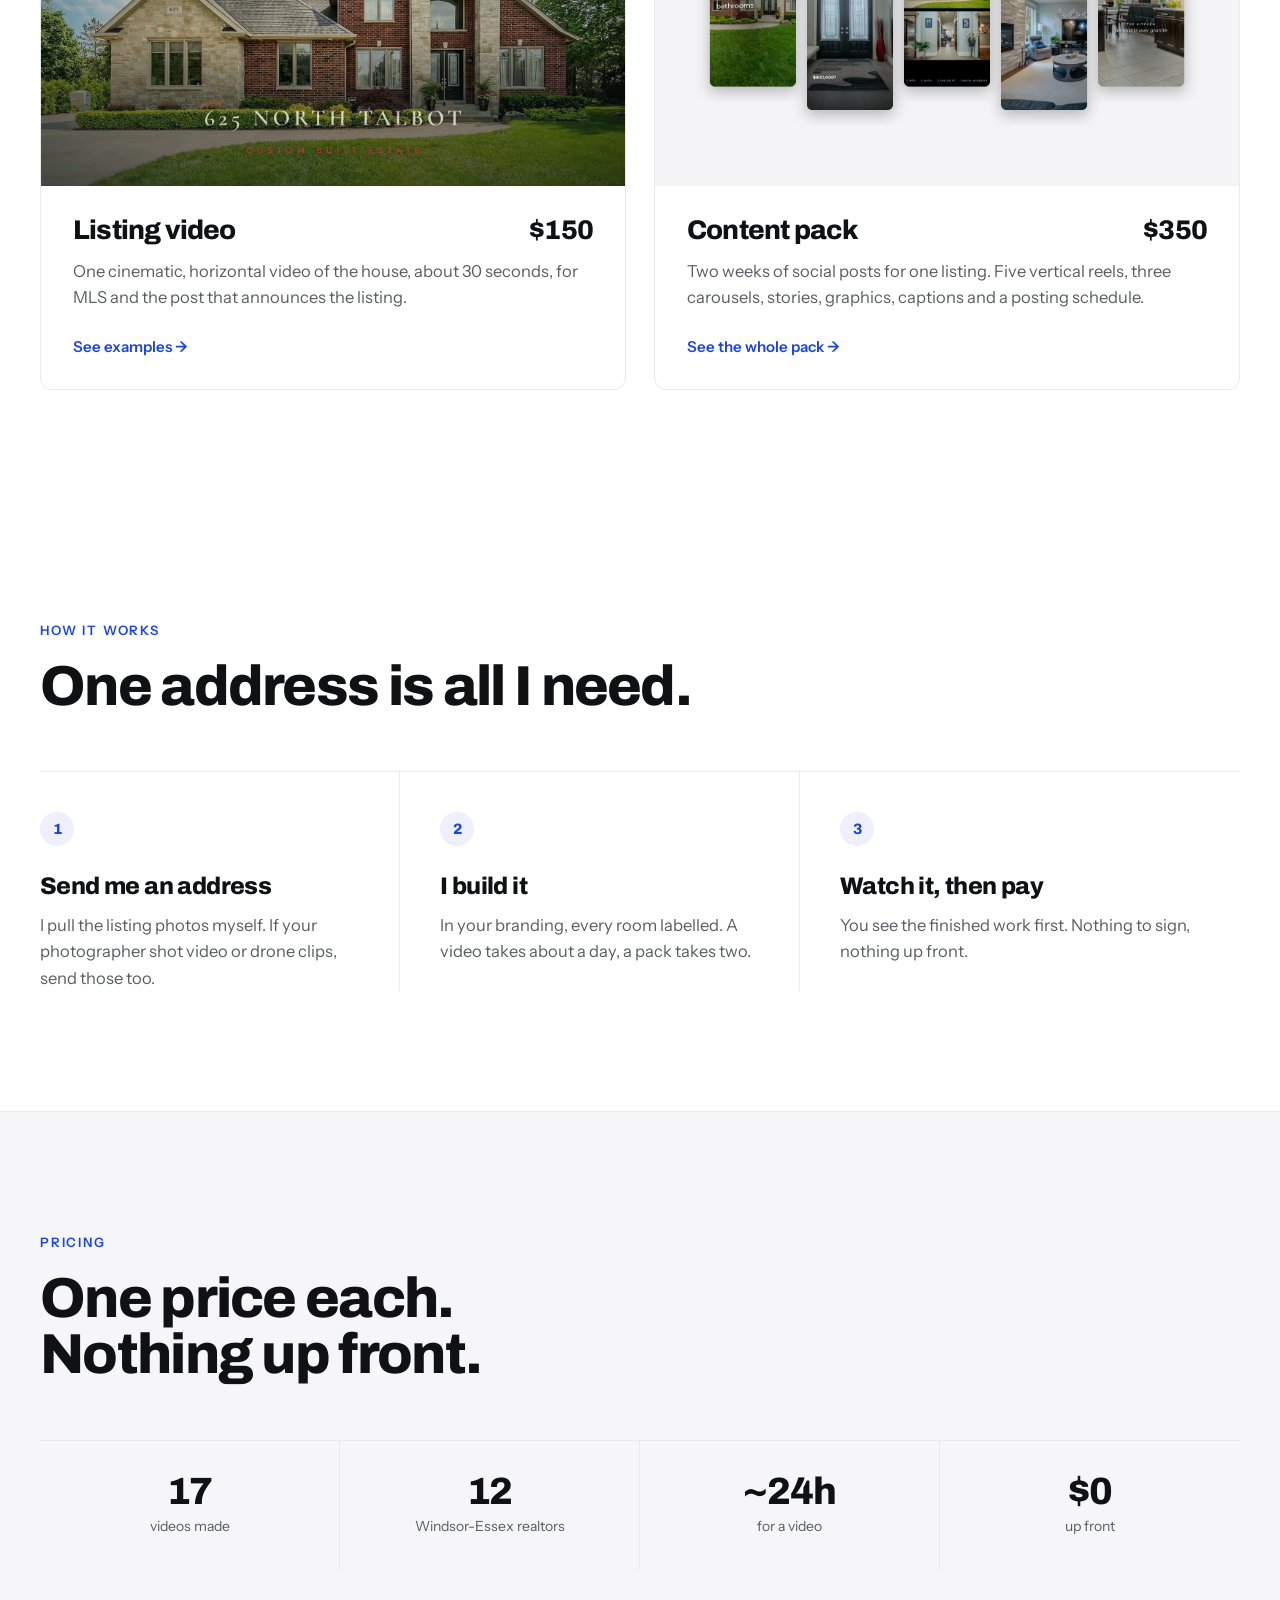
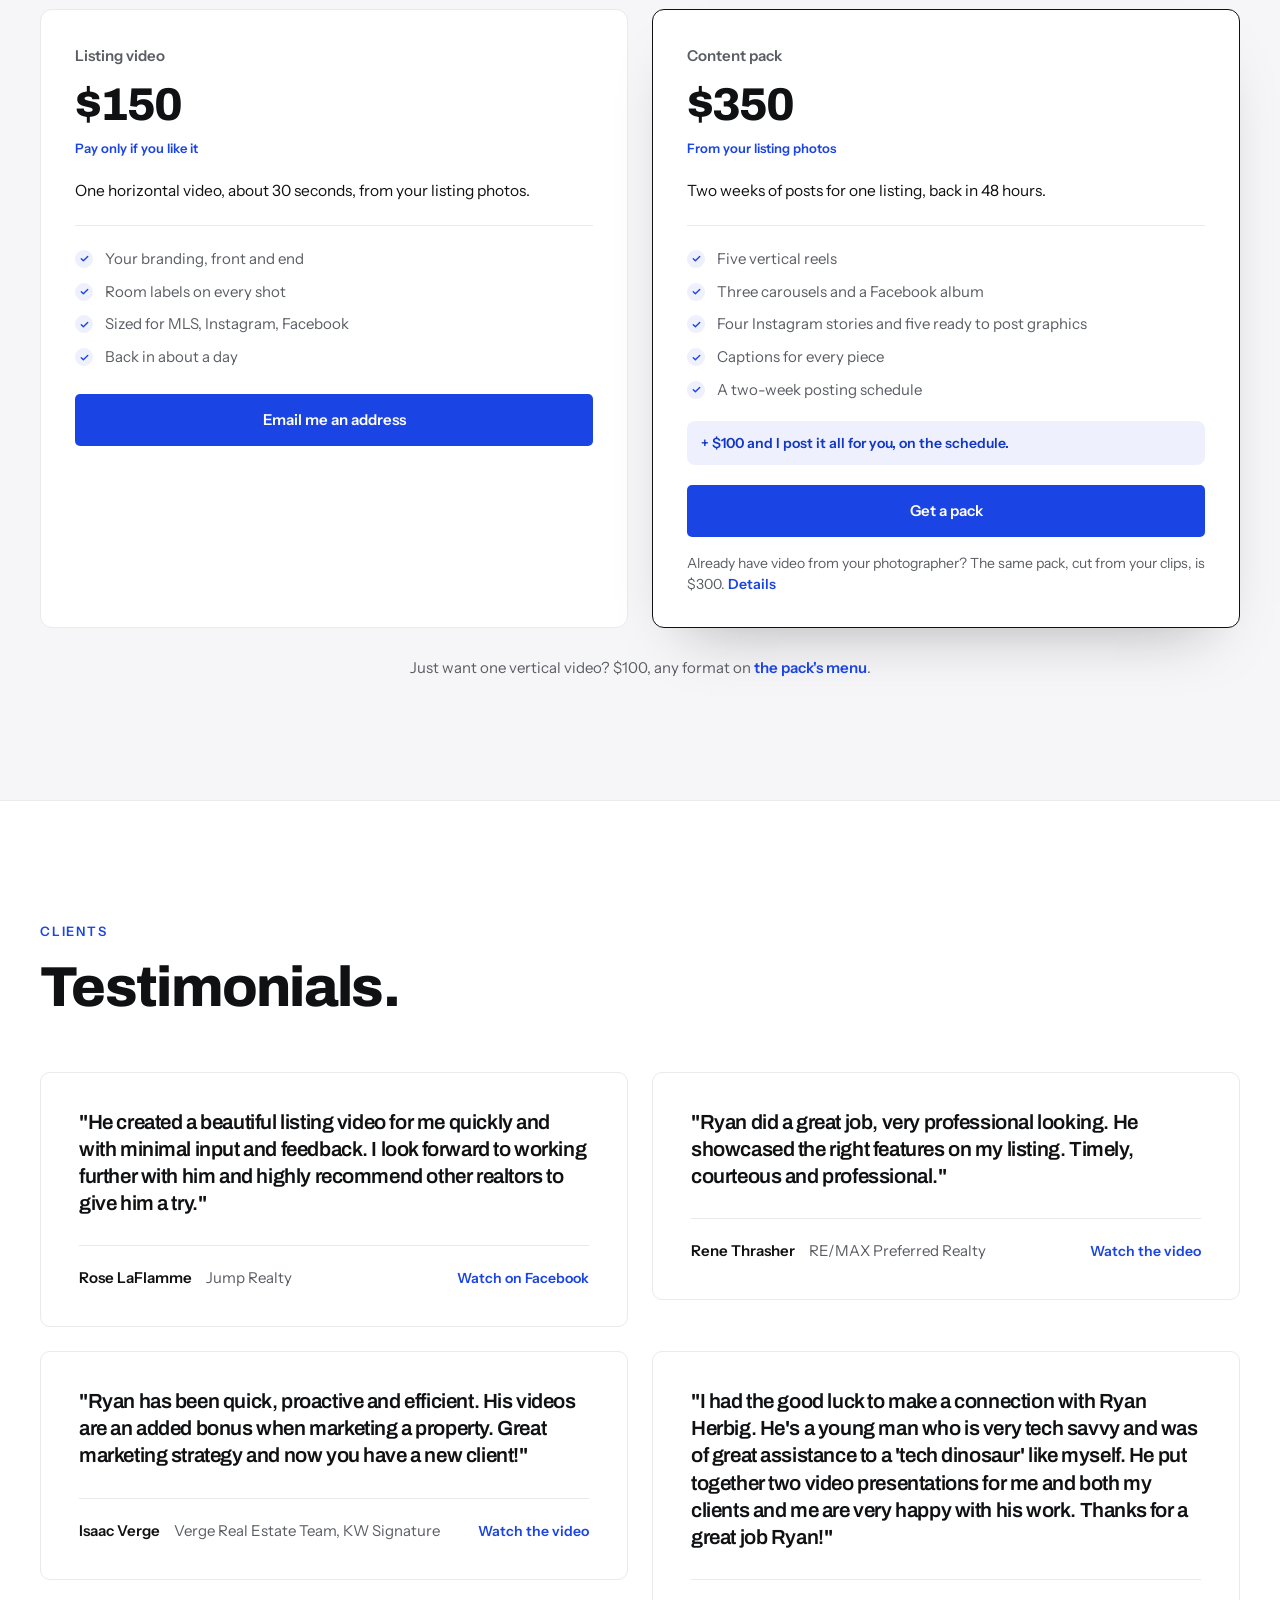
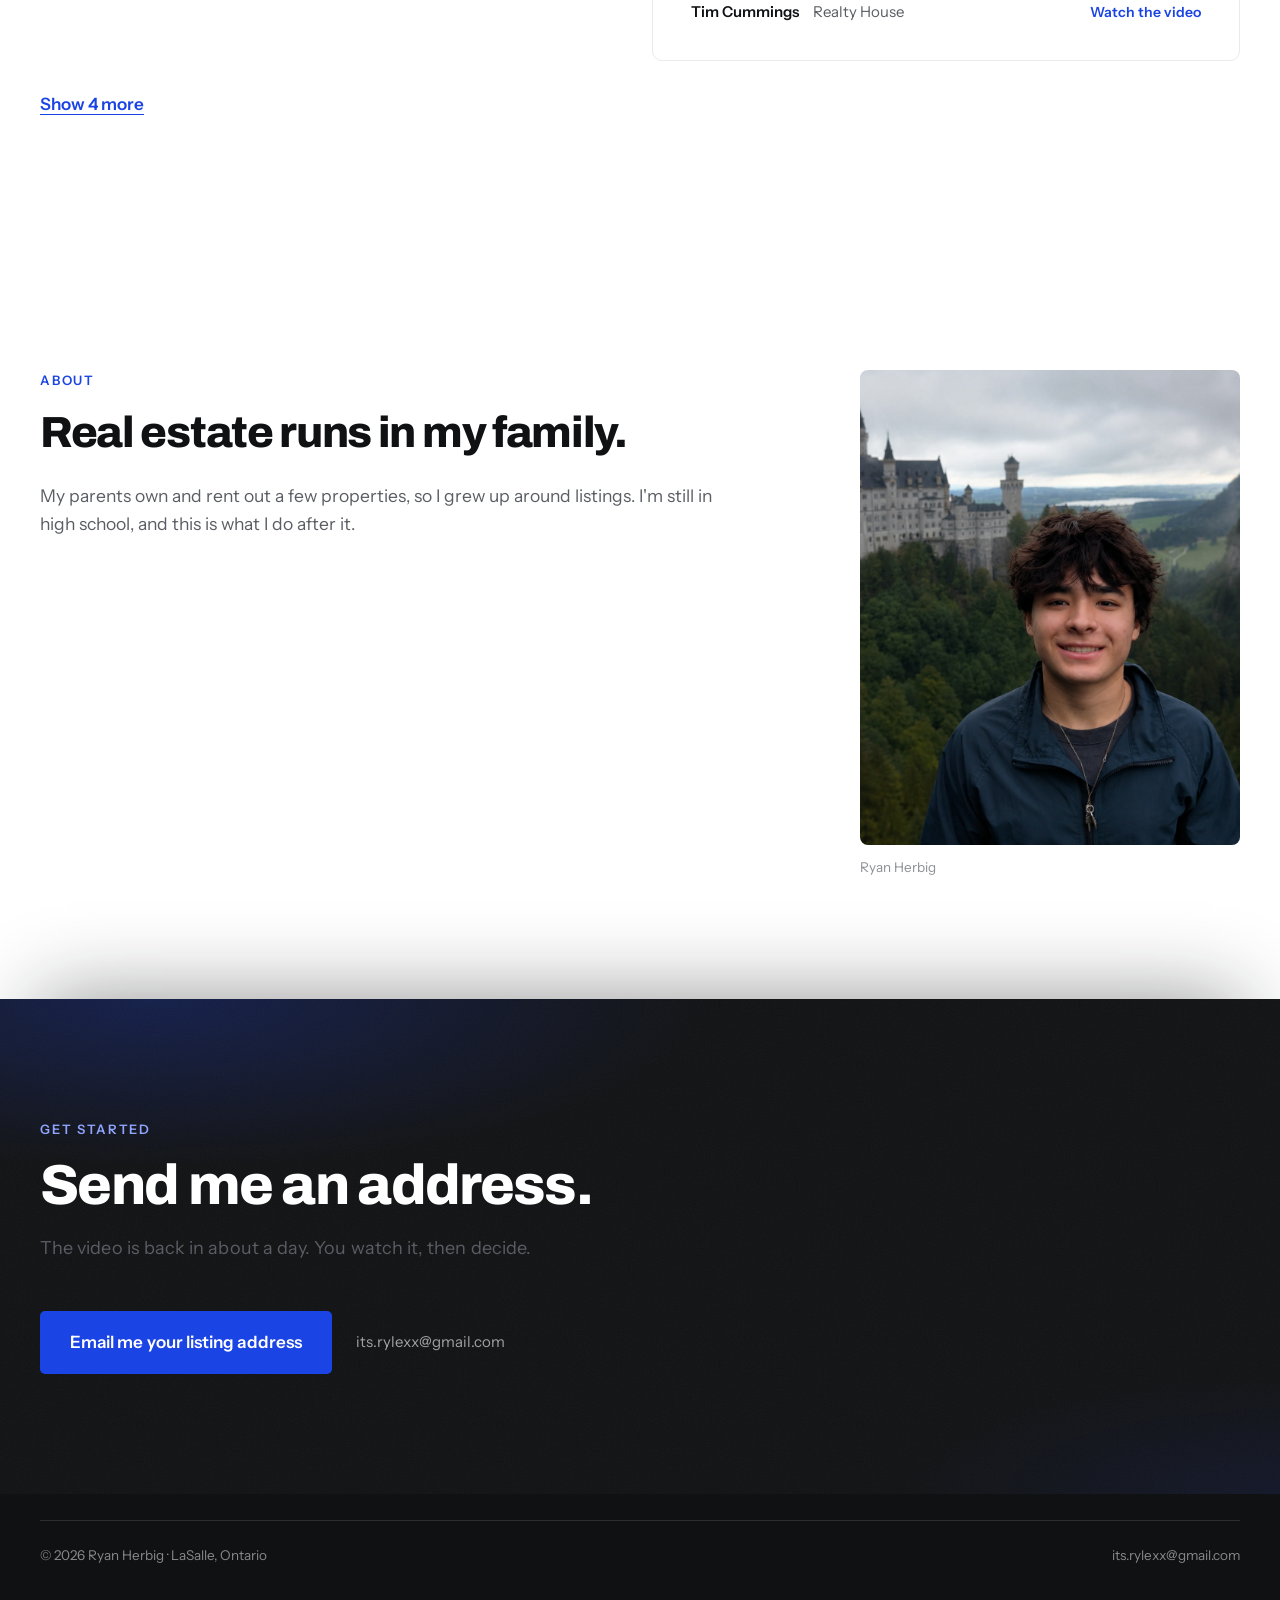
==== commit 3c4b3f6d: "site: conversion and clarity pass from three reviews; 17 videos, 12 realtors Price and risk reversal" ====
--- a/index.html
+++ b/index.html
@@ -22,9 +22,9 @@
   <nav class="topnav">
     <a href="video/">Listing video</a>
     <a href="pack/">Content pack</a>
-    <a href="#pricing">Pricing</a>
+    <a class="nav-pricing" href="#pricing">Pricing</a>
     <a href="#clients">Testimonials</a>
-    <a class="nav-cta" href="mailto:its.rylexx@gmail.com?subject=Listing%20video">Get a video</a>
+    <a class="nav-cta" href="mailto:its.rylexx@gmail.com?subject=Listing%20video&amp;body=Address%3A%0A%0AMLS%20link%20(if%20you%20have%20one)%3A%0A%0AName%20and%20brokerage%3A%0A">Get a video</a>
   </nav>
 </header>
 
@@ -39,10 +39,11 @@
       <span class="mask"><span>the house.</span></span>
     </h1>
     <div class="hero-row">
-      <p class="hero-sub fade">I'm Ryan Herbig. I'm 15, I live in LaSalle, and I turn the photos your listing already has
-      into a cinematic video, or a full two weeks of social posts. You see the work before you pay.</p>
+      <p class="hero-sub fade">The photos your listing already has become a 30 second video, $150, or two weeks of
+      social posts, $350. You see it before you pay. I'm Ryan Herbig, I'm 15, I live in LaSalle, and I've made 17 of these
+      for 12 realtors around Windsor-Essex.</p>
       <div class="hero-actions fade">
-        <a class="btn btn-primary" href="mailto:its.rylexx@gmail.com?subject=Listing%20video%20for%20[your%20address]">Email me an address</a>
+        <a class="btn btn-primary" href="mailto:its.rylexx@gmail.com?subject=Listing%20video&amp;body=Address%3A%0A%0AMLS%20link%20(if%20you%20have%20one)%3A%0A%0AName%20and%20brokerage%3A%0A">Email me an address</a>
         <a class="btn btn-ghost" href="#pricing">See pricing</a>
       </div>
     </div>
@@ -94,7 +95,7 @@
             <h3>Content pack</h3>
             <span class="oc-price">$350</span>
           </div>
-          <p class="oc-desc">Two weeks of social posts for one listing. Five vertical reels, three carousels, stories, cards,
+          <p class="oc-desc">Two weeks of social posts for one listing. Five vertical reels, three carousels, stories, graphics,
           captions and a posting schedule.</p>
           <span class="oc-link">See the whole pack <span>&#8594;</span></span>
         </div>
@@ -137,7 +138,13 @@
       <p class="eyebrow">Pricing</p>
       <h2>One price each. Nothing up front.</h2>
     </div>
-    <div class="plans">
+    <div class="offer-proof proof-light reveal">
+      <div class="proof-item"><span class="proof-num" data-count="17">0</span><span class="proof-label">videos made</span></div>
+      <div class="proof-item"><span class="proof-num" data-count="12">0</span><span class="proof-label">Windsor-Essex realtors</span></div>
+      <div class="proof-item"><span class="proof-num">~24h</span><span class="proof-label">for a video</span></div>
+      <div class="proof-item"><span class="proof-num">$0</span><span class="proof-label">up front</span></div>
+    </div>
+    <div class="plans plans-2">
       <article class="plan reveal">
         <p class="plan-name">Listing video</p>
         <p class="plan-price">$150</p>
@@ -149,7 +156,7 @@
           <li>Sized for MLS, Instagram, Facebook</li>
           <li>Back in about a day</li>
         </ul>
-        <a class="btn btn-ghost" href="mailto:its.rylexx@gmail.com?subject=Listing%20video%20for%20[your%20address]">Get a video</a>
+        <a class="btn btn-primary" href="mailto:its.rylexx@gmail.com?subject=Listing%20video&amp;body=Address%3A%0A%0AMLS%20link%20(if%20you%20have%20one)%3A%0A%0AName%20and%20brokerage%3A%0A">Email me an address</a>
       </article>
       <article class="plan is-featured reveal">
         <p class="plan-name">Content pack</p>
@@ -159,28 +166,16 @@
         <ul class="plan-list">
           <li>Five vertical reels</li>
           <li>Three carousels and a Facebook album</li>
-          <li>Four stories and five cards</li>
+          <li>Four Instagram stories and five ready to post graphics</li>
           <li>Captions for every piece</li>
           <li>A two-week posting schedule</li>
         </ul>
         <p class="plan-addon">+ $100 and I post it all for you, on the schedule.</p>
-        <a class="btn btn-primary" href="mailto:its.rylexx@gmail.com?subject=Content%20pack%20for%20[your%20address]">Get a pack</a>
+        <a class="btn btn-primary" href="mailto:its.rylexx@gmail.com?subject=Content%20pack&amp;body=Address%3A%0A%0AMLS%20link%20(if%20you%20have%20one)%3A%0A%0AName%20and%20brokerage%3A%0A">Get a pack</a>
+        <p class="plan-alt">Already have video from your photographer? The same pack, cut from your clips, is $300. <a href="pack/#pricing">Details</a></p>
       </article>
-      <article class="plan reveal">
-        <p class="plan-name">Content pack, from your footage</p>
-        <p class="plan-price">$300</p>
-        <p class="plan-terms">Already have video and drone clips</p>
-        <p class="plan-desc">The same pack, cut from the footage your photographer already shot.</p>
-        <ul class="plan-list">
-          <li>Everything in the content pack</li>
-          <li>Your real footage, nothing generated</li>
-          <li>Back in 48 hours</li>
-          <li>Same posting add-on</li>
-        </ul>
-        <a class="btn btn-ghost" href="mailto:its.rylexx@gmail.com?subject=Content%20pack%20from%20my%20footage%20for%20[your%20address]">Send me your footage</a>
-      </article>
-    </div>
-    <p class="plans-note reveal">Just want one vertical reel? $100, any format from the pack's menu.</p>
+    </div>
+    <p class="plans-note reveal">Just want one vertical video? $100, any format on <a href="pack/#menu">the pack's menu</a>.</p>
   </div>
 </section>
 
@@ -190,7 +185,6 @@
     <div class="sec-head reveal">
       <p class="eyebrow">Clients</p>
       <h2>Testimonials.</h2>
-      <p class="sec-sub">Every quote is word for word, from a working realtor I have delivered to.</p>
     </div>
 
     <div class="quotes">
@@ -198,7 +192,7 @@
         <p>"He created a beautiful listing video for me quickly and with minimal input and feedback.
         I look forward to working further with him and highly recommend other realtors to give him a try."</p>
         <footer><span class="q-name">Rose LaFlamme</span><span class="q-brok">Jump Realty</span>
-          <a class="q-film" href="https://www.facebook.com/reel/2024319048963125/" target="_blank" rel="noopener">Watch the video</a></footer>
+          <a class="q-film" href="https://www.facebook.com/reel/2024319048963125/" target="_blank" rel="noopener">Watch on Facebook</a></footer>
       </blockquote>
 
       <blockquote class="quote reveal q-s">
@@ -248,7 +242,7 @@
           <button class="q-film" type="button" data-video="assets/film/heritage.mp4" data-title="1263 Heritage Road">Watch the video</button></footer>
       </blockquote>
     </div>
-    <button class="btn btn-ghost quotes-more" id="quotesMore" type="button" hidden>Show 4 more</button>
+    <button class="fold-link quotes-more" id="quotesMore" type="button" hidden>Show 4 more</button>
   </div>
 </section>
 
@@ -257,7 +251,7 @@
   <div class="container about-grid">
     <div class="about-lead reveal">
       <p class="eyebrow">About</p>
-      <h2>I'm Ryan. I'm 15, I live in LaSalle, and I make listing videos.</h2>
+      <h2>Real estate runs in my family.</h2>
     </div>
     <figure class="portrait reveal">
       <!-- Drop assets/img/ryan.jpg in place and this figure appears on its own. -->
@@ -265,8 +259,8 @@
       <figcaption>Ryan Herbig</figcaption>
     </figure>
     <div class="about-copy reveal">
-      <p>Real estate runs in my family, so I grew up around listings. I'm still in high school, and I've made
-      15 listing videos for realtors around Windsor-Essex.</p>
+      <p>My parents own and rent out a few properties, so I grew up around listings. I'm still in high school,
+      and this is what I do after it.</p>
     </div>
   </div>
 </section>
@@ -276,16 +270,11 @@
   <div class="container">
     <div class="sec-head reveal">
       <p class="eyebrow">Get started</p>
-      <h2>Have a listing that deserves it?</h2>
-    </div>
-    <div class="offer-proof reveal">
-      <div class="proof-item"><span class="proof-num" data-count="15">0</span><span class="proof-label">videos delivered</span></div>
-      <div class="proof-item"><span class="proof-num" data-count="11">0</span><span class="proof-label">Windsor-Essex realtors</span></div>
-      <div class="proof-item"><span class="proof-num">~24h</span><span class="proof-label">for a video</span></div>
-      <div class="proof-item"><span class="proof-num">$0</span><span class="proof-label">up front</span></div>
+      <h2>Send me an address.</h2>
+      <p class="sec-sub">The video is back in about a day. You watch it, then decide.</p>
     </div>
     <div class="offer-cta reveal">
-      <a class="btn btn-primary btn-lg" href="mailto:its.rylexx@gmail.com?subject=Listing%20video%20for%20[your%20address]">Email me your listing address</a>
+      <a class="btn btn-primary btn-lg" href="mailto:its.rylexx@gmail.com?subject=Listing%20video&amp;body=Address%3A%0A%0AMLS%20link%20(if%20you%20have%20one)%3A%0A%0AName%20and%20brokerage%3A%0A">Email me your listing address</a>
       <span class="offer-mail">its.rylexx@gmail.com</span>
     </div>
   </div>
--- a/styles.css
+++ b/styles.css
@@ -62,13 +62,13 @@
 .btn-primary:hover{box-shadow:0 10px 24px -10px rgba(27,68,228,.55)}
 .btn-primary{background:var(--accent);color:#fff}
 .btn-primary:hover{background:var(--accent-ink)}
-.btn-ghost{border:1.5px solid var(--line);color:var(--ink)}
+.btn-ghost{border:1.5px solid #D3D6DB;color:var(--ink)}
 .btn-ghost:hover{border-color:var(--ink)}
 .btn-lg{padding:18px 30px;font-size:17px}
 
 /* ---------- type helpers ---------- */
 .eyebrow{font-size:13px;font-weight:600;letter-spacing:.14em;text-transform:uppercase;color:var(--accent);margin-bottom:18px}
-.kicker{font-size:13.5px;font-weight:600;letter-spacing:.14em;text-transform:uppercase;color:var(--accent);margin-bottom:26px}
+.kicker{text-wrap:balance;font-size:13.5px;font-weight:600;letter-spacing:.14em;text-transform:uppercase;color:var(--accent);margin-bottom:26px}
 .sec-head{margin-bottom:56px;max-width:760px}
 .sec-head h2{font-size:clamp(34px,4.4vw,58px)}
 .sec-sub{color:var(--soft);font-size:18px;max-width:52ch;margin-top:20px}
@@ -132,7 +132,12 @@
 
 /* ---------- clients: a clean, symmetric 2x2 of quote cards ---------- */
 .clients{border-top:1px solid var(--line)}
-.quotes{display:grid;grid-template-columns:1fr 1fr;gap:24px}
+.quotes{display:grid;grid-template-columns:1fr 1fr;gap:24px;align-items:start}
+.quotes.is-folded .quote:nth-child(n+5){display:none}
+.quotes-3{grid-template-columns:repeat(3,1fr)}
+.clients-mini{padding-bottom:0}
+.quotes-link{margin-top:22px;font-size:15px}.quotes-link a{color:var(--accent);font-weight:600}
+.fold-link{display:none;background:none;border:0;padding:12px 0;font:inherit;font-weight:600;color:var(--accent);cursor:pointer;text-decoration:underline;text-underline-offset:4px}
 .quote{
   margin:0;display:flex;flex-direction:column;justify-content:space-between;gap:28px;
   border:1px solid var(--line);border-radius:10px;padding:36px 38px;background:var(--ground);
@@ -147,7 +152,8 @@
 .quotes .quote:nth-child(7){--d:.05s}
 .quotes .quote:nth-child(8){--d:.13s}
 .quote p{font-family:var(--display);font-weight:600;letter-spacing:-.02em;line-height:1.32;font-size:clamp(19px,1.6vw,23px)}
-.quote footer{display:flex;flex-wrap:wrap;align-items:baseline;gap:6px 14px;font-size:15px;border-top:1px solid var(--line);padding-top:20px}
+.quote footer{display:grid;grid-template-columns:auto 1fr auto;align-items:baseline;gap:6px 14px;font-size:15px;border-top:1px solid var(--line);padding-top:20px}
+.quote footer .q-brok{min-width:0}
 .q-name{font-weight:600}
 .q-brok{color:var(--soft)}
 .q-film{display:inline-block;margin-left:auto;color:var(--accent);font-weight:600;font-size:14px;border-bottom:1.5px solid transparent;transition:border-color .2s}
@@ -157,7 +163,8 @@
 .work{background:var(--ground-alt);overflow:hidden}
 .work-sub{color:var(--soft);font-size:18px;max-width:52ch;margin-bottom:48px}
 .hint-touch{display:none}
-.quotes-more,.work-more{display:none}
+.quotes-more{display:inline-block;margin-top:18px}
+.work-more{display:none}
 @media (hover:none){.hint-hover{display:none}.hint-touch{display:inline}}
 .car-nav{display:flex;gap:10px;flex-shrink:0}
 .car-btn{width:46px;height:46px;border-radius:50%;border:1.5px solid var(--line);background:var(--ground);font-size:18px;line-height:1;transition:background .2s,color .2s,border-color .2s}
@@ -166,6 +173,7 @@
   display:flex;gap:24px;overflow-x:auto;
   padding-bottom:10px;scrollbar-width:none;
 }
+@media (min-width:721px){.car{-webkit-mask-image:linear-gradient(90deg,transparent,#000 48px,#000 calc(100% - 48px),transparent);mask-image:linear-gradient(90deg,transparent,#000 48px,#000 calc(100% - 48px),transparent)}}
 .car-track::-webkit-scrollbar{display:none}
 .card{flex:0 0 min(560px,84%);cursor:pointer;border-radius:8px;outline-offset:6px}
 .card-media{position:relative;aspect-ratio:16/9;overflow:hidden;border-radius:8px;background:#111;transition:transform .5s var(--ease-out),box-shadow .5s var(--ease-out)}
@@ -198,8 +206,8 @@
 /* Desktop: one text column on the left rail, portrait held beside it. The DOM keeps
    lead / portrait / copy order so phones stack exactly as before. */
 @media (min-width:1025px){
-  .about-grid,.about.no-portrait .about-grid{grid-template-columns:minmax(0,1fr) minmax(0,380px);gap:0 80px;align-items:stretch}
-  .about-lead{grid-column:1;grid-row:1;align-self:end}
+  .about-grid,.about.no-portrait .about-grid{grid-template-columns:minmax(0,1fr) minmax(0,380px);grid-template-rows:auto 1fr;gap:0 80px;align-items:start}
+  .about-lead{grid-column:1;grid-row:1;align-self:start}
   .about-copy{grid-column:1;grid-row:2;align-self:start;margin-top:26px;max-width:56ch}
   .portrait{grid-column:2;grid-row:1 / span 2;align-self:start}
   .about.no-portrait .about-copy{max-width:64ch}
@@ -219,6 +227,11 @@
 .proof-item:last-child{border-right:0}
 .proof-num{font-family:var(--display);font-weight:800;font-size:38px;letter-spacing:-.03em;line-height:1;font-variant-numeric:tabular-nums}
 .proof-label{font-size:14px;color:rgba(255,255,255,.6)}
+.proof-light{border-top:1px solid var(--line);margin-bottom:40px}
+.proof-light .proof-item{border-right-color:var(--line)}
+.proof-light .proof-label{color:var(--soft)}
+.mail-line{display:block;margin-top:12px;font-size:14px;color:var(--soft);text-align:center}
+.plan-alt{margin-top:16px;font-size:14px;color:var(--soft);line-height:1.5}.plan-alt a{color:var(--accent);font-weight:600}
 .offer-list{border-top:1px solid rgba(255,255,255,.16)}
 .offer-row{display:grid;grid-template-columns:1.2fr 3fr auto auto;gap:24px 40px;align-items:baseline;padding:30px 0;border-bottom:1px solid rgba(255,255,255,.16)}
 .offer-name{font-family:var(--display);font-weight:800;font-size:24px;letter-spacing:-.025em}
@@ -231,6 +244,7 @@
 /* ---------- footer ---------- */
 .footer{position:relative;z-index:1;padding:26px 0 calc(34px + env(safe-area-inset-bottom));font-size:13.5px;color:rgba(255,255,255,.5);background:var(--ink)}
 .footer-row{display:flex;justify-content:space-between;gap:20px;flex-wrap:wrap;border-top:1px solid rgba(255,255,255,.12);padding-top:24px}
+@media (max-width:720px){.footer-row{flex-direction:column;gap:6px}}
 .footer a:hover{color:#fff}
 
 /* ---------- player ---------- */
@@ -283,13 +297,14 @@
   body{font-size:16px}
   .section{padding:80px 0}
   .topbar{padding:14px var(--gutter)}
-  .topnav a:not(.nav-cta){display:none}
+  .topnav a:not(.nav-cta):not(.nav-pricing){display:none}
+  .topnav .nav-pricing{font-size:14px}
   .brand-sub{display:none}
   .hero{padding-top:112px}
   .hero-title{font-size:clamp(44px,13vw,64px)}
   .hero-row{flex-direction:column;align-items:flex-start;gap:24px;margin-top:24px}
   .montage-wrap{margin-top:32px}
-  .montage{transform:none !important;border-radius:0 !important;aspect-ratio:4/3;margin-bottom:0 !important}
+  .montage{transform:none !important;border-radius:0 !important;aspect-ratio:4/3;margin-bottom:0 !important;box-shadow:none}
   .montage-video{transform:none !important}
   .sec-head{margin-bottom:36px}
   .sec-head-split{flex-direction:row;align-items:flex-end}
@@ -303,9 +318,11 @@
   .quotes{grid-template-columns:1fr;gap:14px}
   .quote{padding:24px 22px;gap:18px;transition:none;opacity:1;transform:none}
   .quotes.is-folded .quote:nth-child(n+5){display:none}
-  .quotes-more{display:flex;width:100%;margin-top:14px}
+  .quotes-3{grid-template-columns:1fr}
+  .quote footer{display:flex;flex-wrap:wrap;gap:4px 12px}
+  .quote footer .q-film{width:100%;margin-left:0;padding-top:6px;text-align:left}
   .car-track.is-folded .card:nth-child(n+4){display:none}
-  .work-more{display:flex;width:100%;margin-top:22px}
+  .work-more{display:inline-block;margin-top:22px}
   .car-nav{display:none}
   .car-track{flex-direction:column;gap:26px;overflow:visible;padding-bottom:0}
   .card{flex-basis:auto;width:100%}
@@ -325,6 +342,7 @@
   .card{flex-basis:84%}
   .offer-proof{grid-template-columns:1fr 1fr}
   .proof-item{padding:22px 8px;border-bottom:1px solid rgba(255,255,255,.16)}
+  .proof-light .proof-item{border-bottom-color:var(--line)}
   .proof-item:nth-child(2){border-right:0}
   .proof-item:nth-child(3),.proof-item:nth-child(4){border-bottom:0}
   .proof-num{font-size:32px}
@@ -405,6 +423,7 @@
 /* ---------- pricing plans (home) ---------- */
 .pricing{background:var(--ground-alt);border-top:1px solid var(--line)}
 .plans{display:grid;grid-template-columns:repeat(3,1fr);gap:24px;align-items:stretch}
+.plans-2{grid-template-columns:1fr 1fr}
 .plan{
   display:flex;flex-direction:column;background:var(--ground);border:1px solid var(--line);border-radius:12px;padding:34px 34px 32px;
   transition:opacity .9s var(--ease-out) var(--d,0s),transform .9s var(--ease-out) var(--d,0s),box-shadow .35s,border-color .35s;
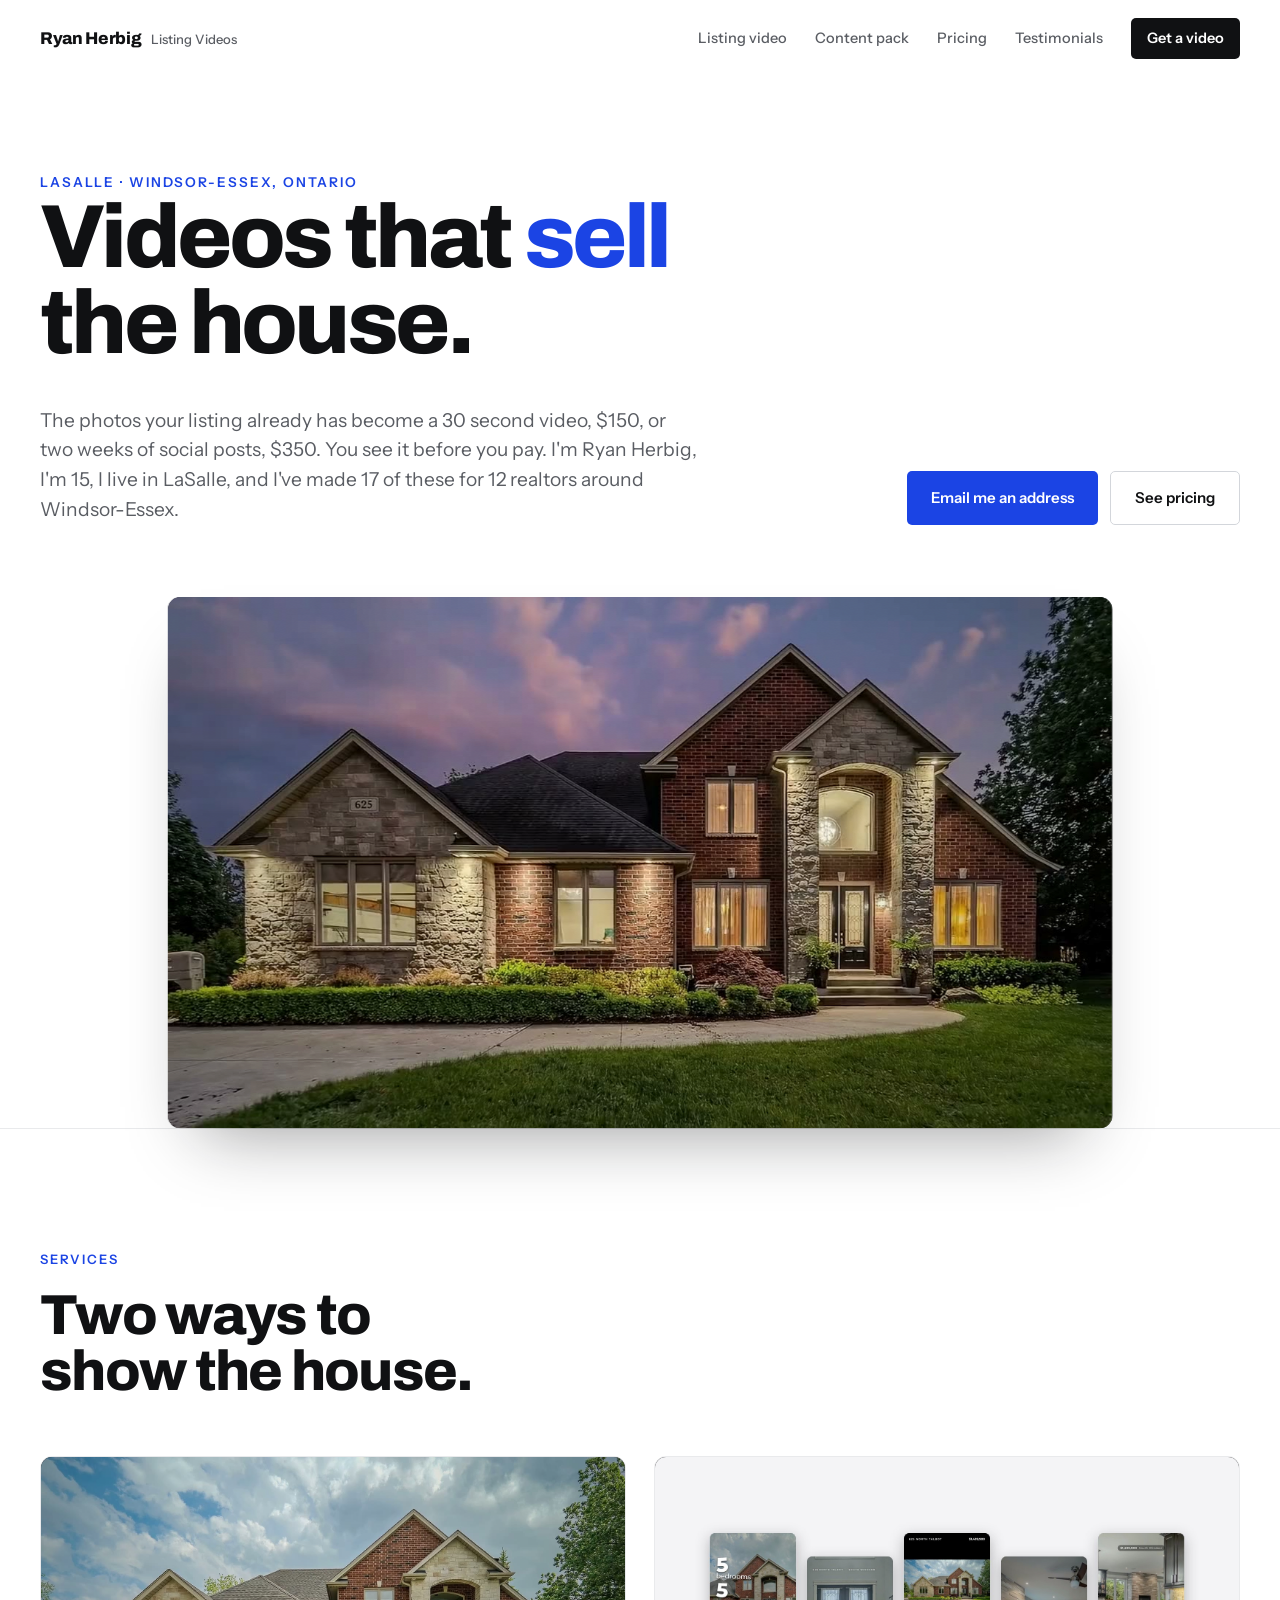
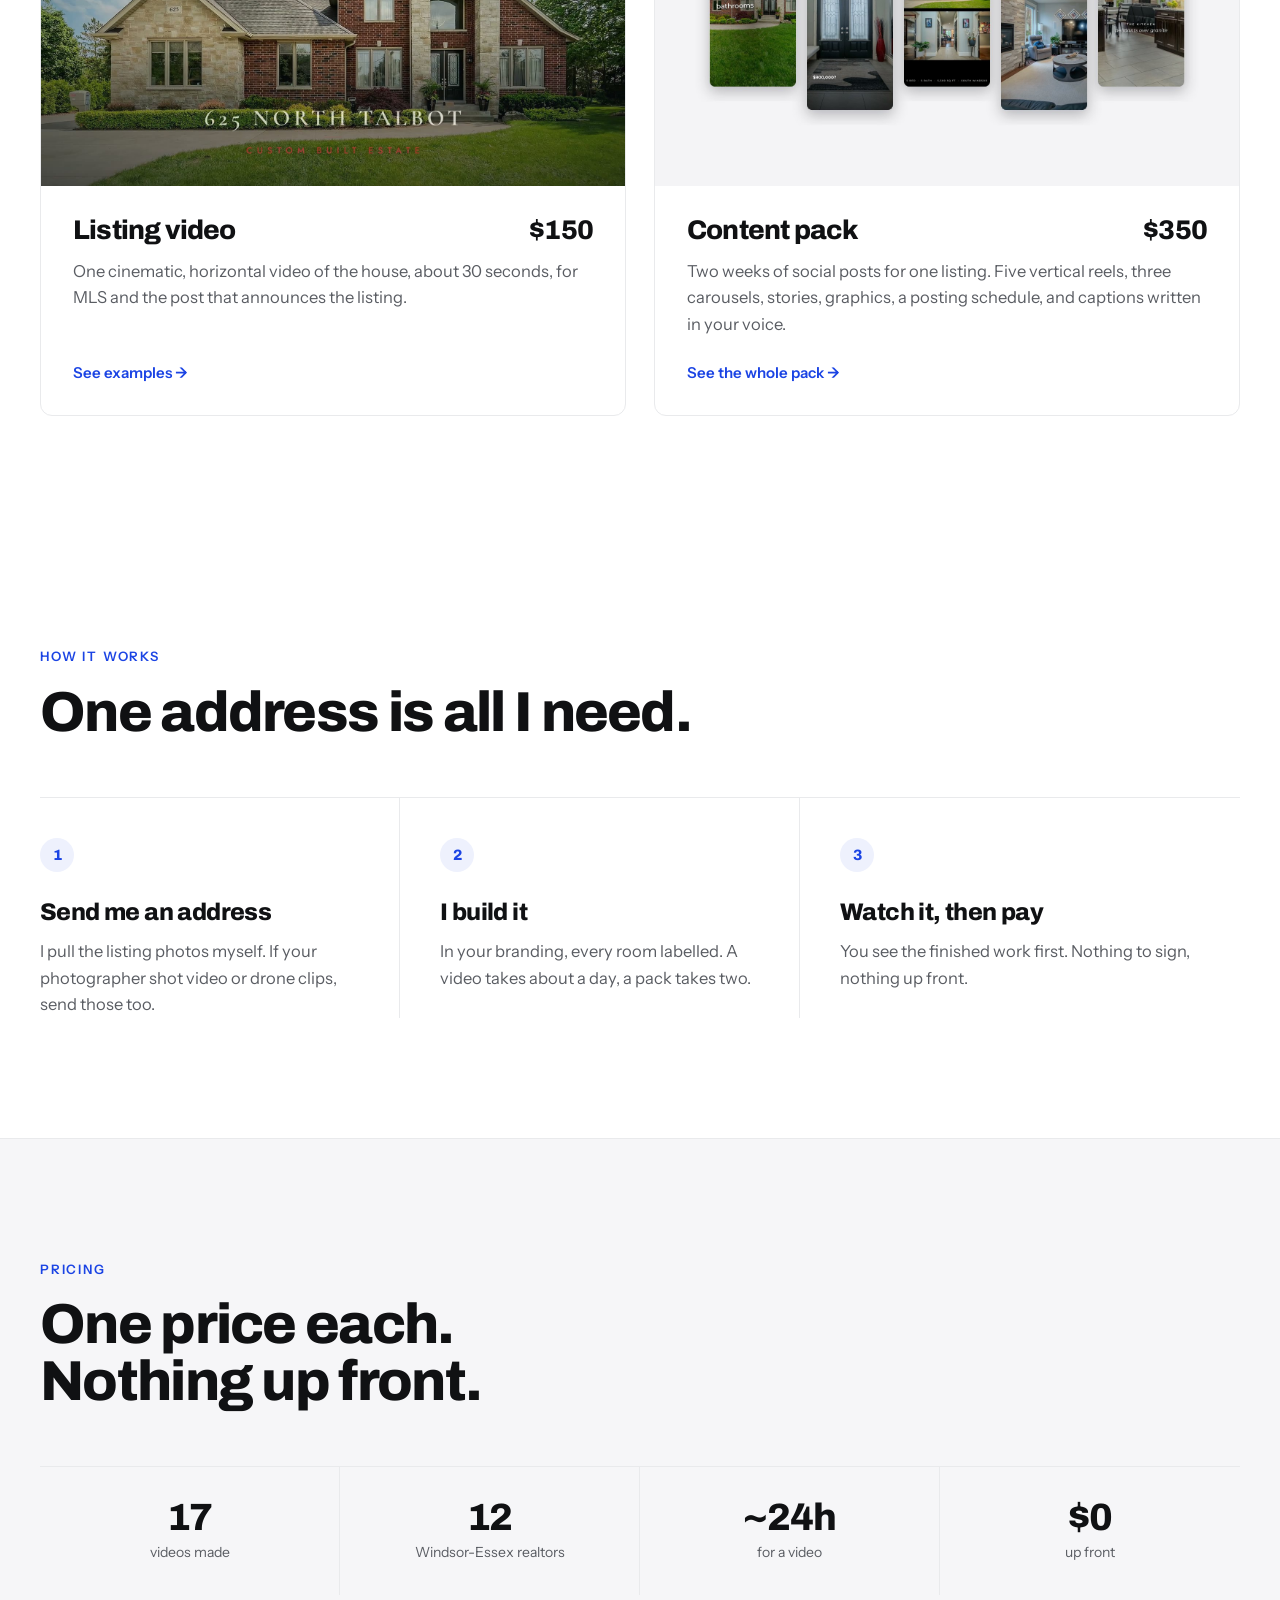
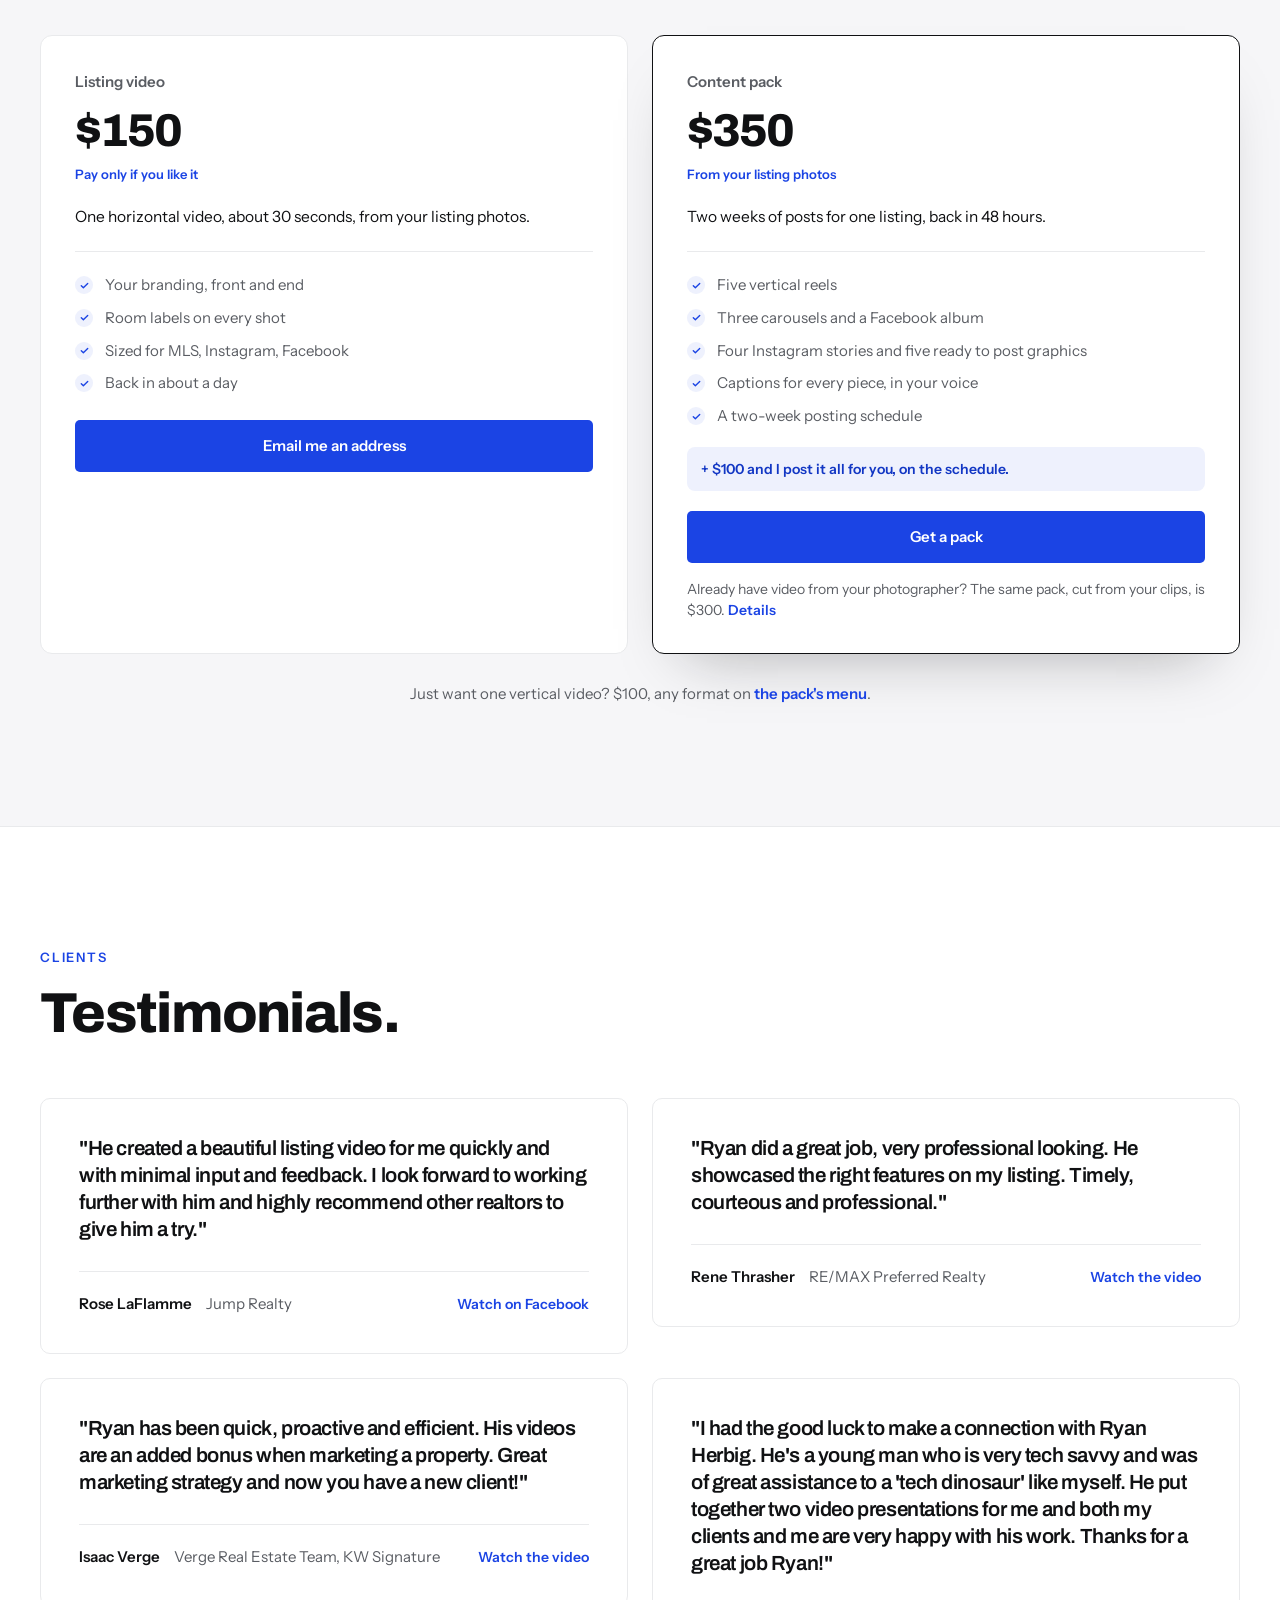
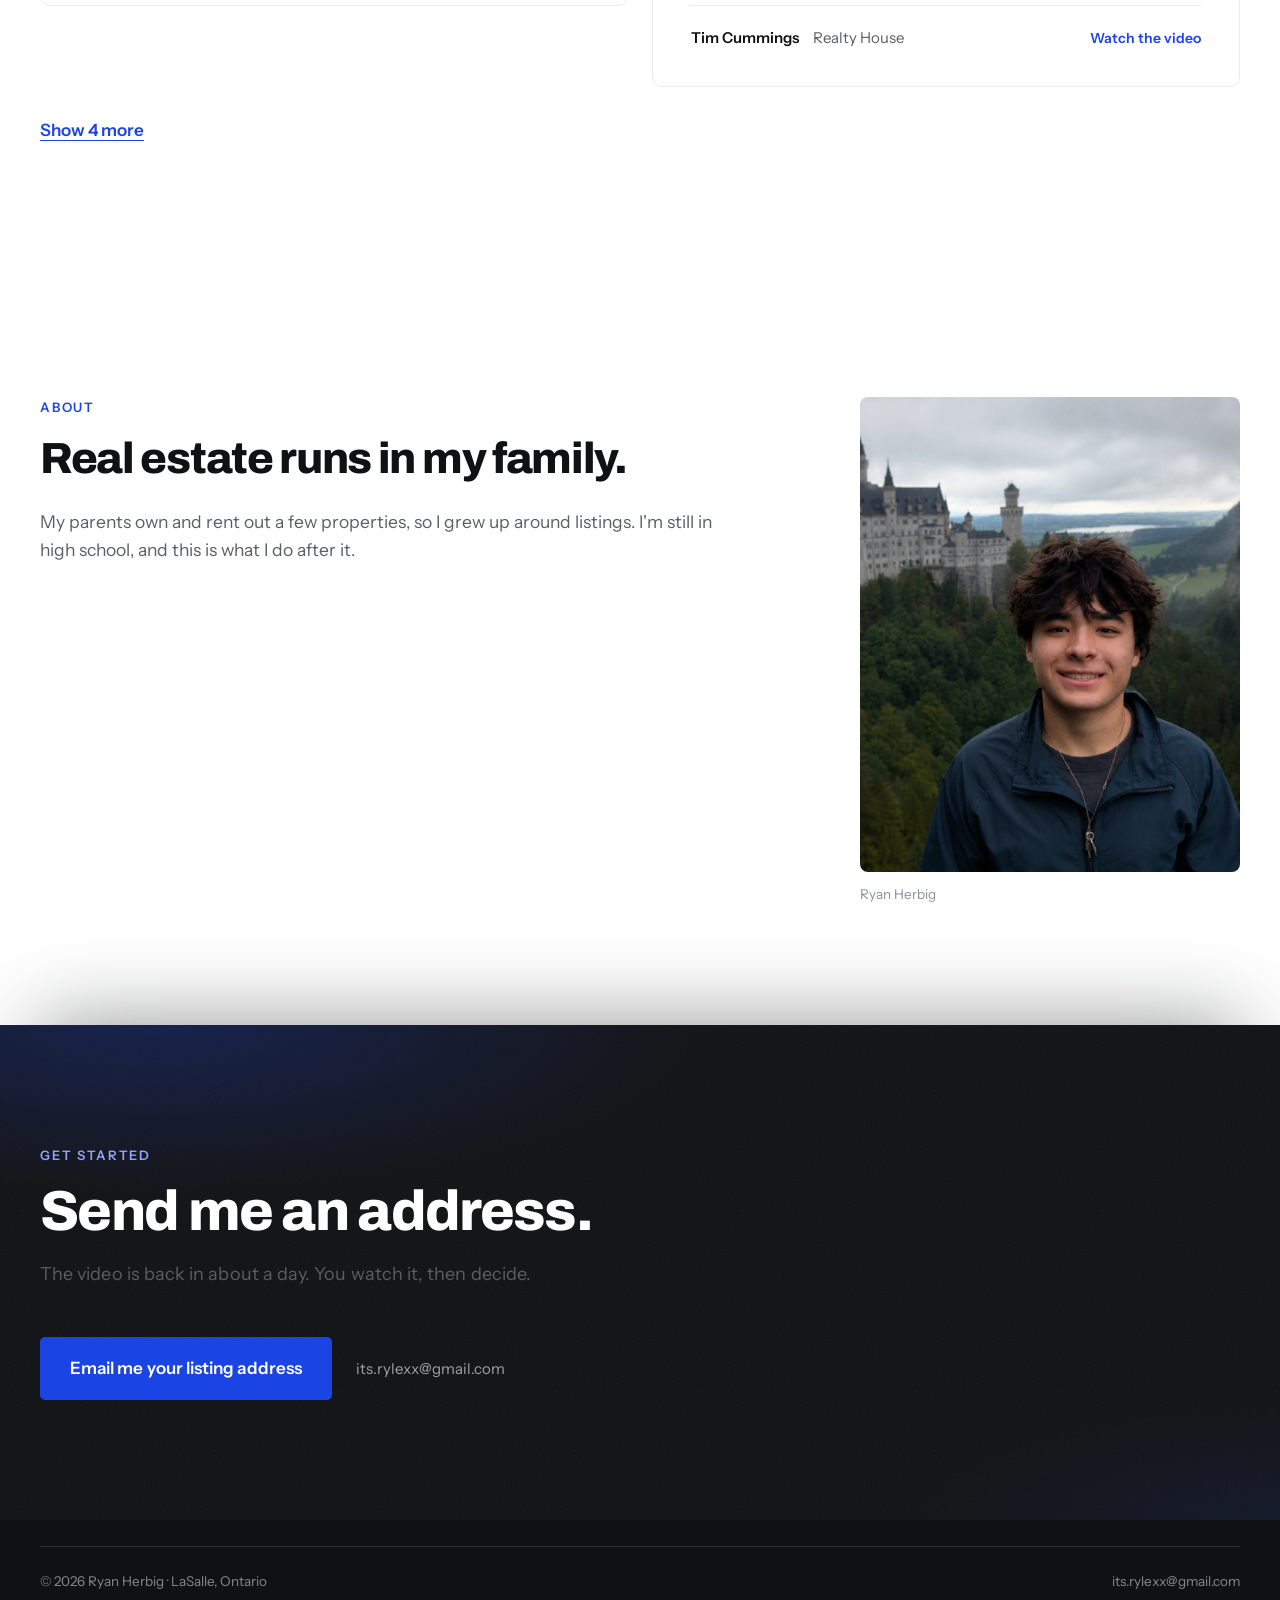
==== commit 3bf6156b: "pack: price now $1,499,900 everywhere, captions and slides in Isaac's voice, stories and graphics sp" ====
--- a/index.html
+++ b/index.html
@@ -96,7 +96,7 @@
             <span class="oc-price">$350</span>
           </div>
           <p class="oc-desc">Two weeks of social posts for one listing. Five vertical reels, three carousels, stories, graphics,
-          captions and a posting schedule.</p>
+          a posting schedule, and captions written in your voice.</p>
           <span class="oc-link">See the whole pack <span>&#8594;</span></span>
         </div>
       </a>
@@ -167,7 +167,7 @@
           <li>Five vertical reels</li>
           <li>Three carousels and a Facebook album</li>
           <li>Four Instagram stories and five ready to post graphics</li>
-          <li>Captions for every piece</li>
+          <li>Captions for every piece, in your voice</li>
           <li>A two-week posting schedule</li>
         </ul>
         <p class="plan-addon">+ $100 and I post it all for you, on the schedule.</p>
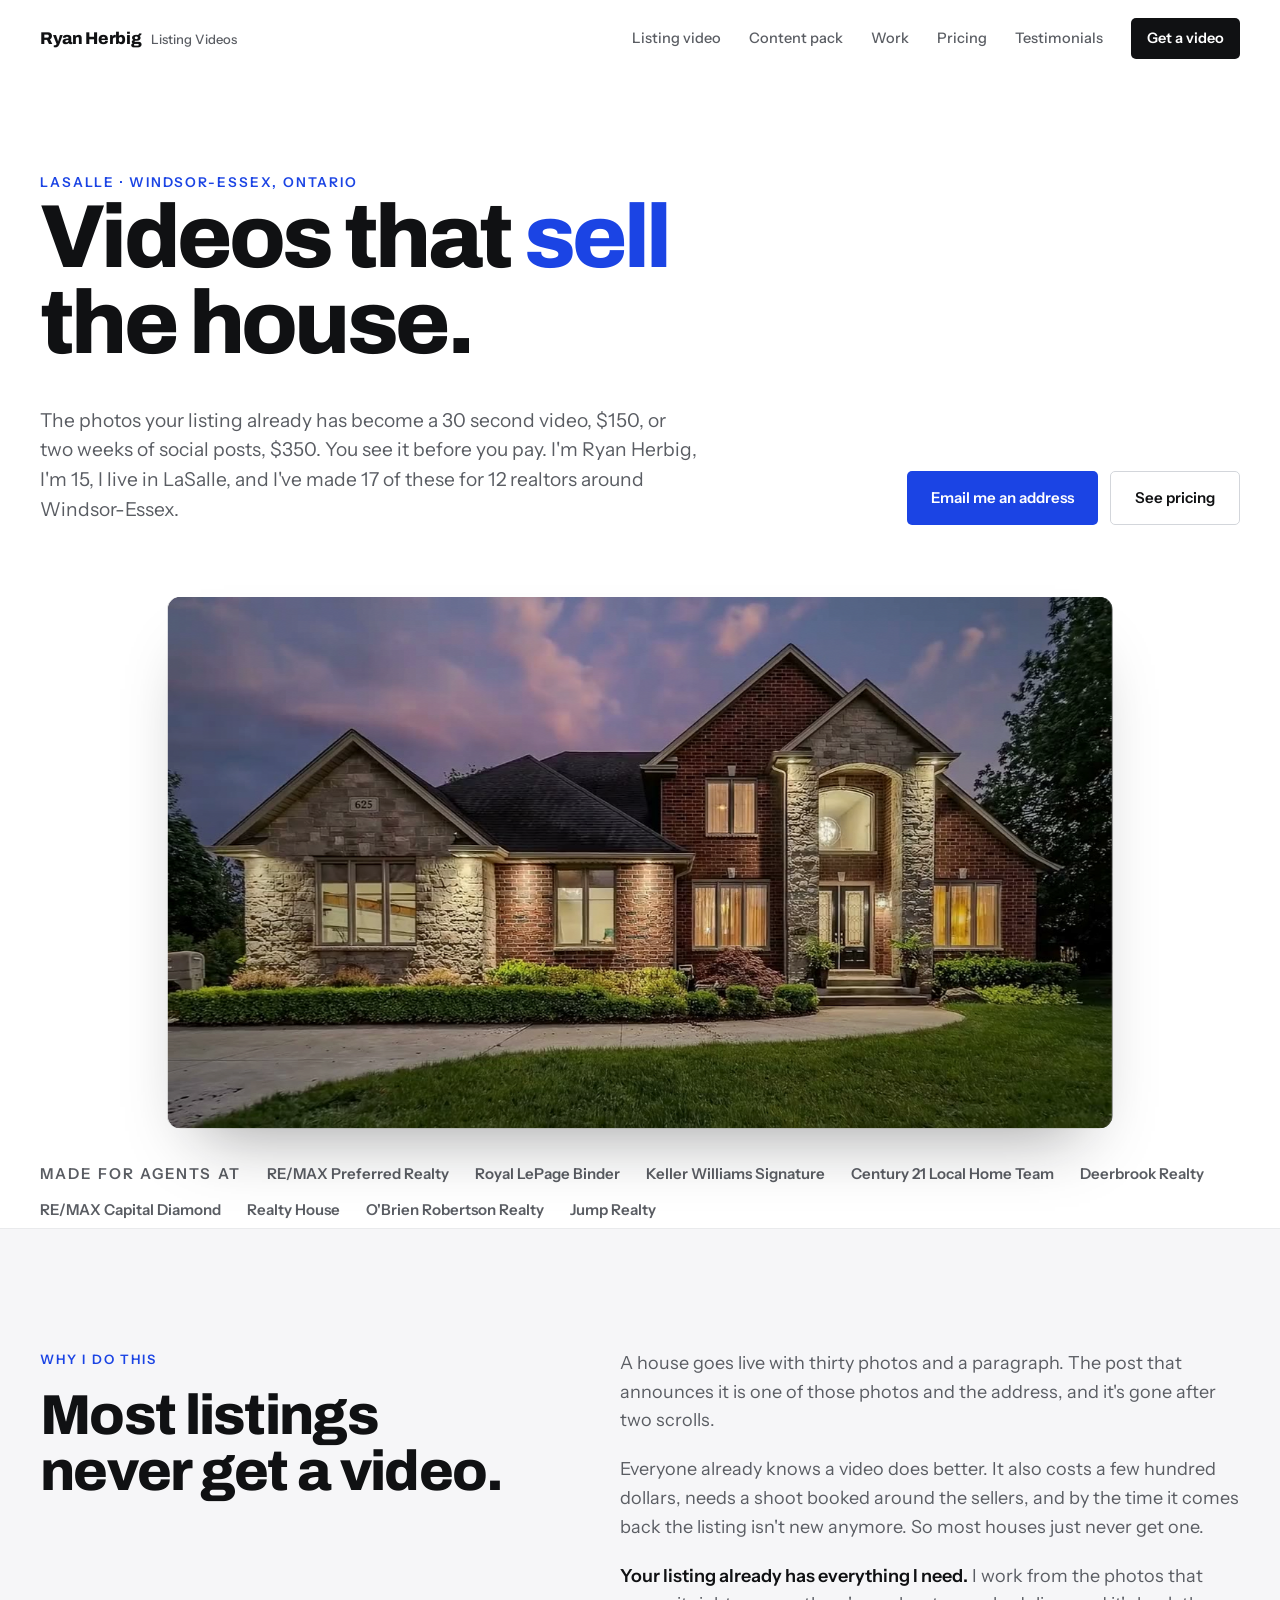
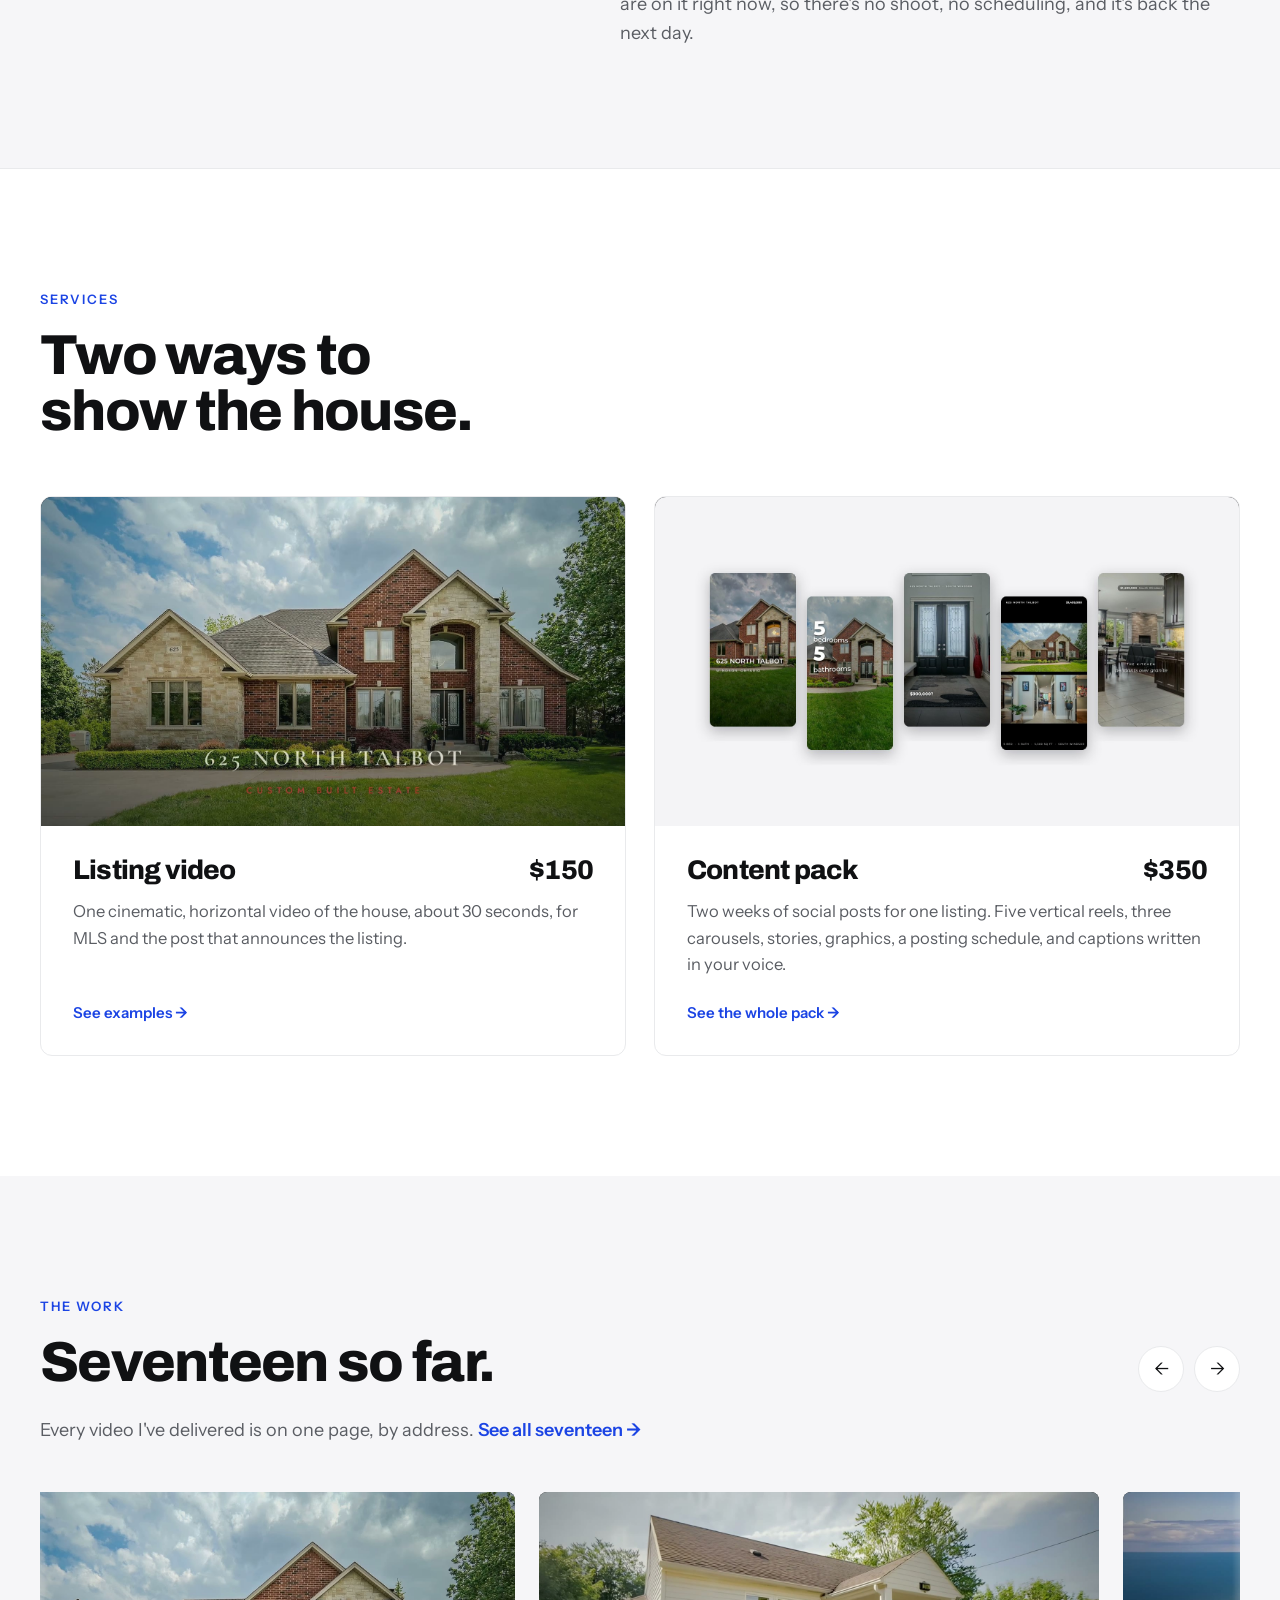
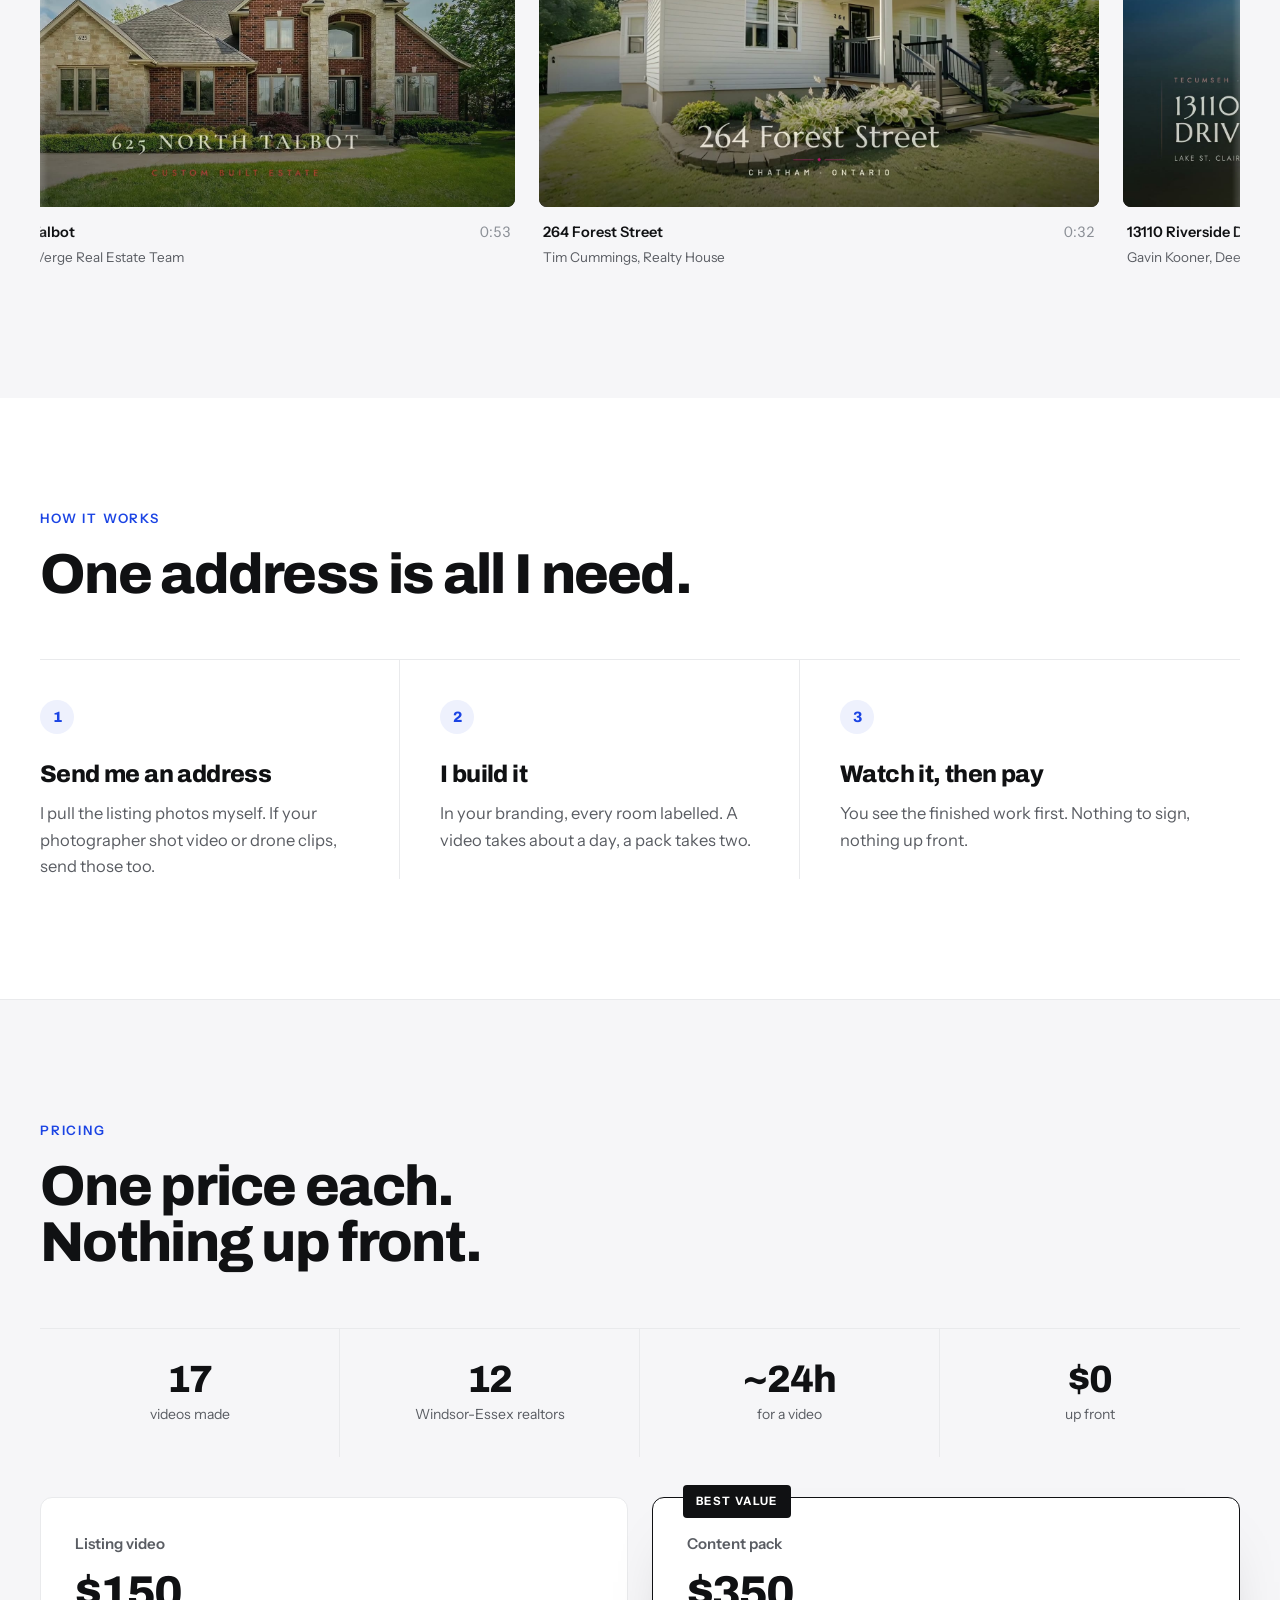
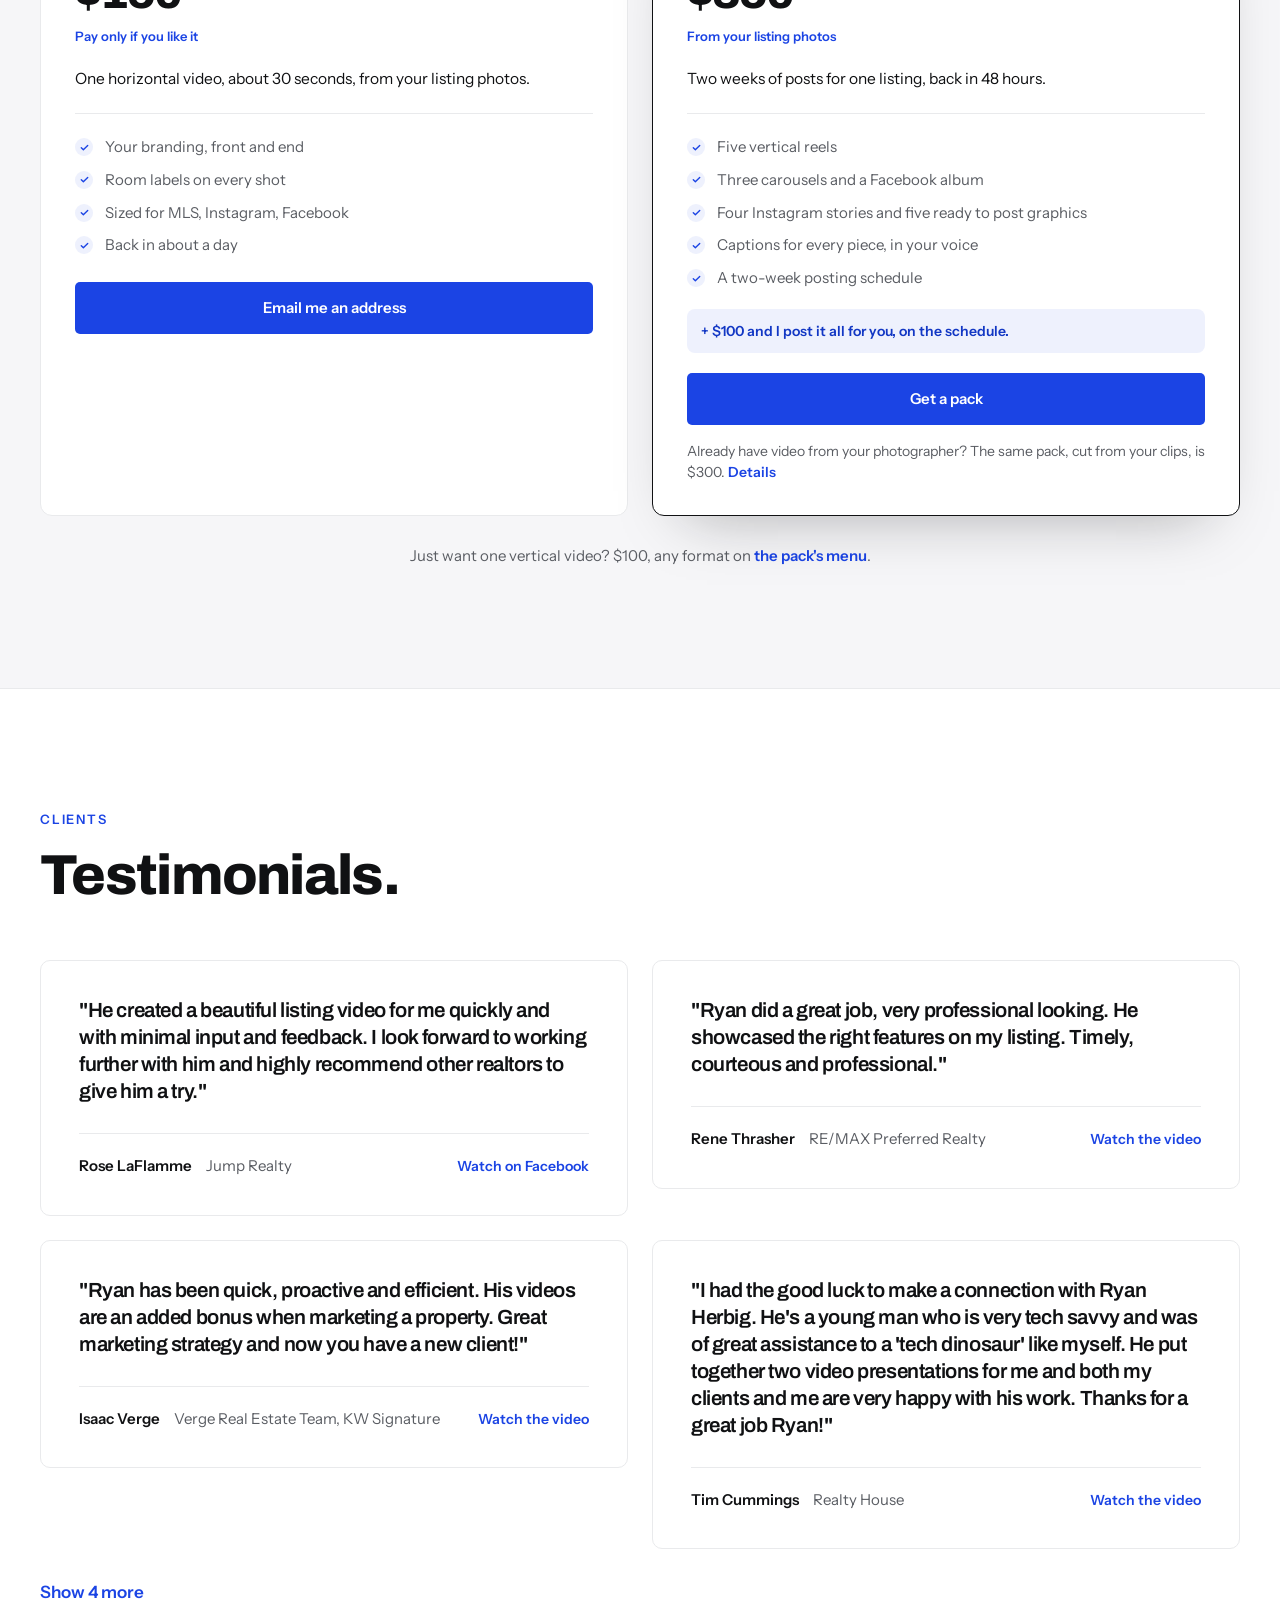
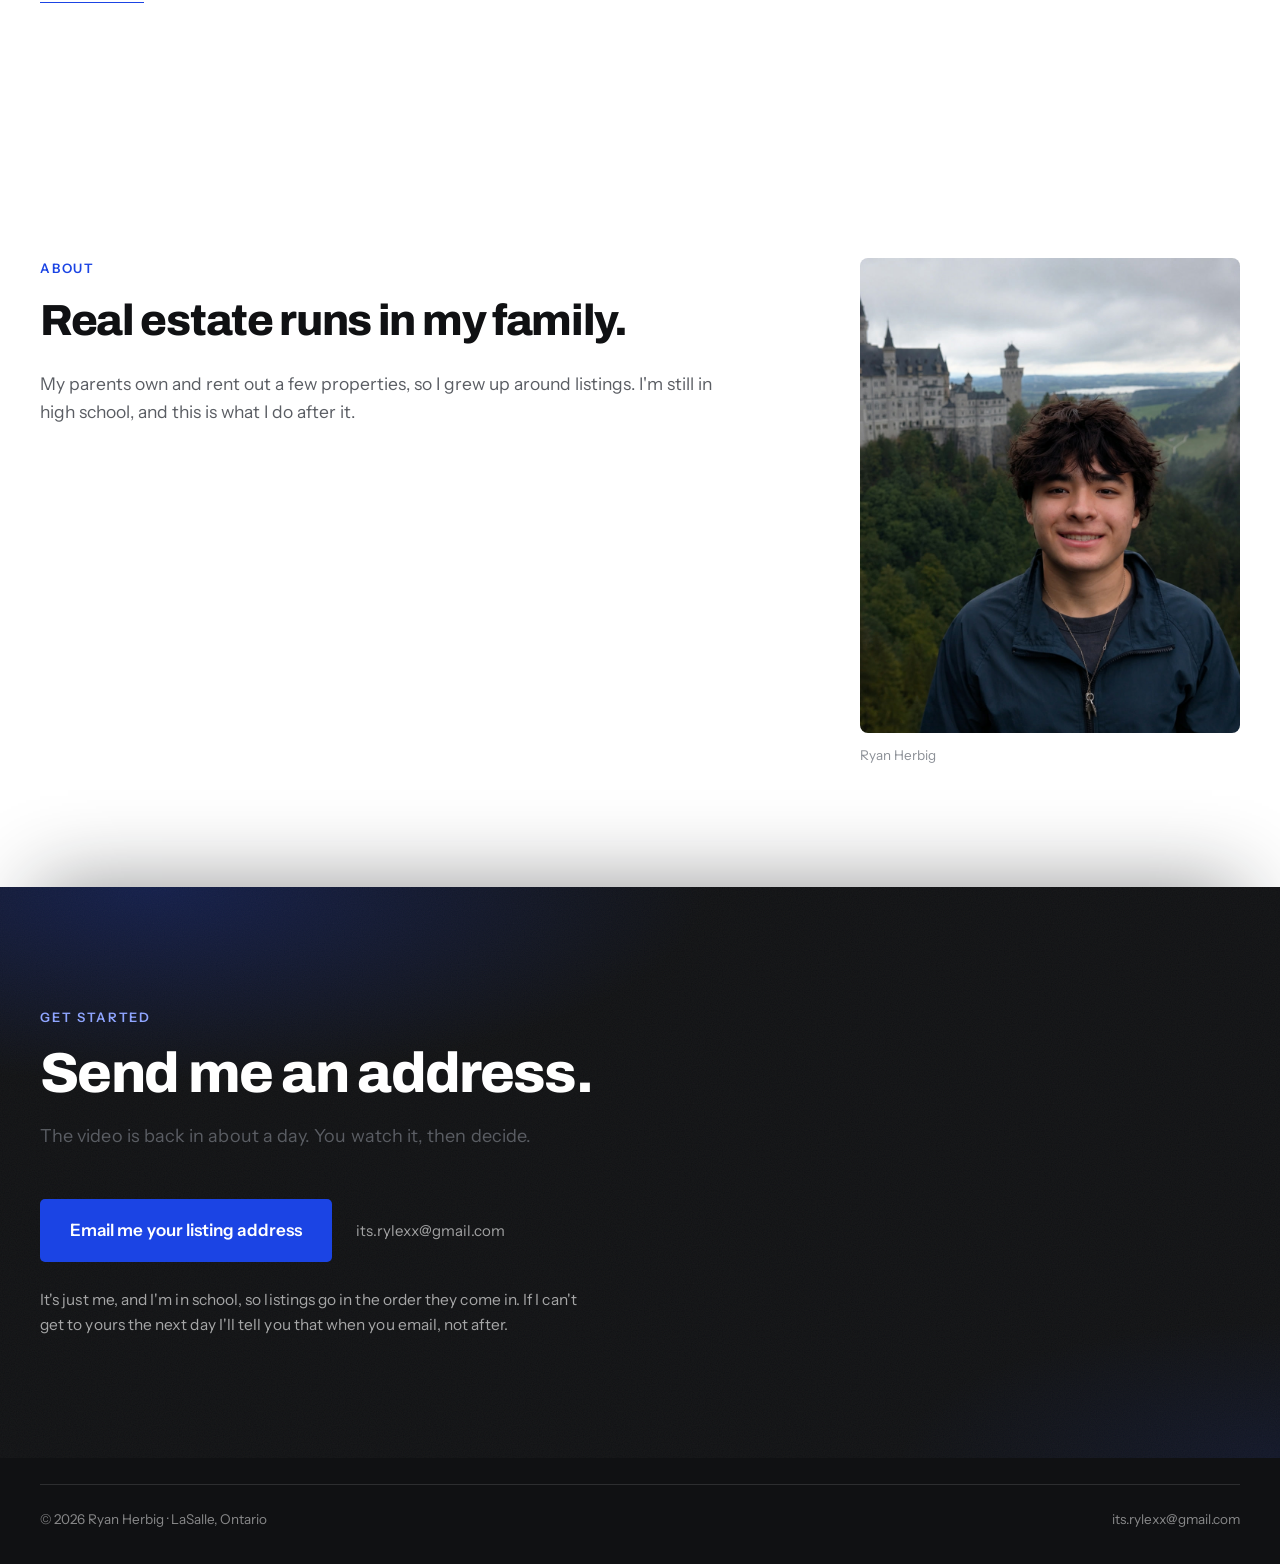
==== commit 25c5444f: "site: five competitor patterns plus the capacity line Mirrors listing-video-agency 1a0de1e and 38c85" ====
--- a/index.html
+++ b/index.html
@@ -22,6 +22,7 @@
   <nav class="topnav">
     <a href="video/">Listing video</a>
     <a href="pack/">Content pack</a>
+    <a href="#work">Work</a>
     <a class="nav-pricing" href="#pricing">Pricing</a>
     <a href="#clients">Testimonials</a>
     <a class="nav-cta" href="mailto:its.rylexx@gmail.com?subject=Listing%20video&amp;body=Address%3A%0A%0AMLS%20link%20(if%20you%20have%20one)%3A%0A%0AName%20and%20brokerage%3A%0A">Get a video</a>
@@ -59,6 +60,43 @@
         v.src=m?'assets/img/hero5-m.mp4':'assets/img/hero5.mp4';})();
       </script>
       <span class="grain" aria-hidden="true"></span>
+    </div>
+  </div>
+</section>
+
+<!-- ============================ BROKERAGES ============================ -->
+<section class="brokers">
+  <div class="container">
+    <ul class="brokers-row reveal">
+      <li class="brokers-lead">Made for agents at</li>
+      <li>RE/MAX Preferred Realty</li>
+      <li>Royal LePage Binder</li>
+      <li>Keller Williams Signature</li>
+      <li>Century 21 Local Home Team</li>
+      <li>Deerbrook Realty</li>
+      <li>RE/MAX Capital Diamond</li>
+      <li>Realty House</li>
+      <li>O'Brien Robertson Realty</li>
+      <li>Jump Realty</li>
+    </ul>
+  </div>
+</section>
+
+<!-- ============================ THE PROBLEM ============================ -->
+<section class="section problem" id="problem">
+  <div class="container problem-grid">
+    <div class="sec-head reveal">
+      <p class="eyebrow">Why I do this</p>
+      <h2>Most listings never get a video.</h2>
+    </div>
+    <div class="problem-copy reveal">
+      <p>A house goes live with thirty photos and a paragraph. The post that announces it is one of those photos
+      and the address, and it's gone after two scrolls.</p>
+      <p>Everyone already knows a video does better. It also costs a few hundred dollars, needs a shoot booked
+      around the sellers, and by the time it comes back the listing isn't new anymore. So most houses just never
+      get one.</p>
+      <p><strong>Your listing already has everything I need.</strong> I work from the photos that are on it right
+      now, so there's no shoot, no scheduling, and it's back the next day.</p>
     </div>
   </div>
 </section>
@@ -104,6 +142,53 @@
   </div>
 </section>
 
+<!-- ============================ THE WORK ============================ -->
+<section class="section work" id="work">
+  <div class="container">
+    <div class="sec-head sec-head-split reveal">
+      <div>
+        <p class="eyebrow">The work</p>
+        <h2>Seventeen so far.</h2>
+      </div>
+      <div class="car-nav">
+        <button class="car-btn" id="carPrev" aria-label="Previous video">&#8592;</button>
+        <button class="car-btn" id="carNext" aria-label="Next video">&#8594;</button>
+      </div>
+    </div>
+    <p class="work-sub reveal">Every video I've delivered is on one page, by address.
+    <a class="work-all" href="video/#work">See all seventeen <span>&#8594;</span></a></p>
+  </div>
+
+  <div class="car reveal">
+    <div class="car-track container" id="carTrack">
+      <article class="card" data-video="assets/film/talbot.mp4" data-title="625 North Talbot" tabindex="0" role="button" aria-label="Play 625 North Talbot">
+        <div class="card-media"><img src="assets/poster/talbot.jpg" alt="" loading="lazy" width="1280" height="720"><video muted playsinline loop preload="none" data-src="assets/film/talbot.mp4"></video></div>
+        <div class="card-meta"><span class="card-addr">625 North Talbot</span><span class="card-dur">0:53</span><span class="card-who">Isaac Verge, Verge Real Estate Team</span></div>
+      </article>
+      <article class="card" data-video="assets/film/forest.mp4" data-title="264 Forest Street" tabindex="0" role="button" aria-label="Play 264 Forest Street">
+        <div class="card-media"><img src="assets/poster/forest.jpg" alt="" loading="lazy" width="1280" height="720"><video muted playsinline loop preload="none" data-src="assets/film/forest.mp4"></video></div>
+        <div class="card-meta"><span class="card-addr">264 Forest Street</span><span class="card-dur">0:32</span><span class="card-who">Tim Cummings, Realty House</span></div>
+      </article>
+      <article class="card" data-video="assets/film/riverside.mp4" data-title="13110 Riverside Drive East" tabindex="0" role="button" aria-label="Play 13110 Riverside Drive East">
+        <div class="card-media"><img src="assets/poster/riverside.jpg" alt="" loading="lazy" width="1280" height="720"><video muted playsinline loop preload="none" data-src="assets/film/riverside.mp4"></video></div>
+        <div class="card-meta"><span class="card-addr">13110 Riverside Drive East</span><span class="card-dur">0:28</span><span class="card-who">Gavin Kooner, Deerbrook Realty</span></div>
+      </article>
+      <article class="card" data-video="assets/film/emerald.mp4" data-title="30 Emerald Lane" tabindex="0" role="button" aria-label="Play 30 Emerald Lane">
+        <div class="card-media"><img src="assets/poster/emerald.jpg" alt="" loading="lazy" width="1280" height="720"><video muted playsinline loop preload="none" data-src="assets/film/emerald.mp4"></video></div>
+        <div class="card-meta"><span class="card-addr">30 Emerald Lane</span><span class="card-dur">0:27</span><span class="card-who">Rene Thrasher, RE/MAX Preferred Realty</span></div>
+      </article>
+      <article class="card" data-video="assets/film/chatham.mp4" data-title="210 Chatham Street N" tabindex="0" role="button" aria-label="Play 210 Chatham Street N">
+        <div class="card-media"><img src="assets/poster/chatham.jpg" alt="" loading="lazy" width="1280" height="720"><video muted playsinline loop preload="none" data-src="assets/film/chatham.mp4"></video></div>
+        <div class="card-meta"><span class="card-addr">210 Chatham Street N</span><span class="card-dur">0:36</span><span class="card-who">Brandy Robertson, O'Brien Robertson Realty</span></div>
+      </article>
+      <article class="card" data-video="assets/film/heritage.mp4" data-title="1263 Heritage Road" tabindex="0" role="button" aria-label="Play 1263 Heritage Road">
+        <div class="card-media"><img src="assets/poster/heritage.jpg" alt="" loading="lazy" width="1280" height="720"><video muted playsinline loop preload="none" data-src="assets/film/heritage.mp4"></video></div>
+        <div class="card-meta"><span class="card-addr">1263 Heritage Road</span><span class="card-dur">0:32</span><span class="card-who">Stacey Jones, Century 21 Local Home Team</span></div>
+      </article>
+    </div>
+  </div>
+</section>
+
 <!-- ============================ HOW IT WORKS ============================ -->
 <section class="section how" id="how">
   <div class="container">
@@ -159,6 +244,7 @@
         <a class="btn btn-primary" href="mailto:its.rylexx@gmail.com?subject=Listing%20video&amp;body=Address%3A%0A%0AMLS%20link%20(if%20you%20have%20one)%3A%0A%0AName%20and%20brokerage%3A%0A">Email me an address</a>
       </article>
       <article class="plan is-featured reveal">
+        <p class="plan-flag">Best value</p>
         <p class="plan-name">Content pack</p>
         <p class="plan-price">$350</p>
         <p class="plan-terms">From your listing photos</p>
@@ -277,6 +363,8 @@
       <a class="btn btn-primary btn-lg" href="mailto:its.rylexx@gmail.com?subject=Listing%20video&amp;body=Address%3A%0A%0AMLS%20link%20(if%20you%20have%20one)%3A%0A%0AName%20and%20brokerage%3A%0A">Email me your listing address</a>
       <span class="offer-mail">its.rylexx@gmail.com</span>
     </div>
+    <p class="offer-note reveal">It's just me, and I'm in school, so listings go in the order they come in.
+    If I can't get to yours the next day I'll tell you that when you email, not after.</p>
   </div>
 </section>
 
--- a/styles.css
+++ b/styles.css
@@ -112,6 +112,19 @@
 .montage-video{width:100%;height:100%;object-fit:cover;transform:scale(calc(1.12 - .12*var(--p,0)));will-change:transform;filter:saturate(.9) contrast(1.03)}
 .grain{position:absolute;inset:0;pointer-events:none;opacity:.06;mix-blend-mode:overlay;background-image:url("data:image/svg+xml;utf8,<svg xmlns='http://www.w3.org/2000/svg' width='180' height='180'><filter id='n'><feTurbulence type='fractalNoise' baseFrequency='.85' numOctaves='2' stitchTiles='stitch'/></filter><rect width='100%' height='100%' filter='url(%23n)'/></svg>");background-size:180px 180px}
 
+/* ---------- the brokerage line (who the seventeen were for) ---------- */
+.brokers{padding:34px 0 6px}
+.brokers-row{display:flex;flex-wrap:wrap;align-items:baseline;gap:12px 26px}
+.brokers-lead{font-size:12.5px;font-weight:600;letter-spacing:.14em;text-transform:uppercase;color:var(--mute)}
+.brokers-row li{font-size:15px;font-weight:600;color:var(--soft)}
+
+/* ---------- the problem (why most listings have no video) ---------- */
+.problem{background:var(--ground-alt);border-top:1px solid var(--line)}
+.problem-grid{display:grid;grid-template-columns:minmax(0,.9fr) minmax(0,1.1fr);gap:40px 72px;align-items:start}
+.problem .sec-head{margin-bottom:0}
+.problem-copy{display:grid;gap:20px;font-size:18px;color:var(--soft);max-width:56ch}
+.problem-copy strong{color:var(--ink);font-weight:600}
+
 /* ---------- how it works ---------- */
 .how{padding-top:110px}
 .steps{display:grid;grid-template-columns:repeat(3,1fr);gap:0;border-top:1px solid var(--line)}
@@ -162,6 +175,9 @@
 /* ---------- work carousel ---------- */
 .work{background:var(--ground-alt);overflow:hidden}
 .work-sub{color:var(--soft);font-size:18px;max-width:52ch;margin-bottom:48px}
+.work-all{font-weight:600;color:var(--accent);white-space:nowrap}
+.work-all span{display:inline-block;transition:transform .25s var(--ease-out)}
+.work-all:hover span{transform:translateX(3px)}
 .hint-touch{display:none}
 .quotes-more{display:inline-block;margin-top:18px}
 .work-more{display:none}
@@ -240,6 +256,7 @@
 .offer-terms{font-size:14px;color:#8FA5FF;font-weight:600;white-space:nowrap}
 .offer-cta{margin-top:48px;display:flex;align-items:center;gap:24px;flex-wrap:wrap}
 .offer-mail{color:rgba(255,255,255,.6);font-size:15px}
+.offer-note{margin-top:26px;max-width:54ch;font-size:15.5px;color:rgba(255,255,255,.62);line-height:1.6}
 
 /* ---------- footer ---------- */
 .footer{position:relative;z-index:1;padding:26px 0 calc(34px + env(safe-area-inset-bottom));font-size:13.5px;color:rgba(255,255,255,.5);background:var(--ink)}
@@ -287,6 +304,7 @@
 
 /* ---------- responsive ---------- */
 @media (max-width:1024px){
+  .problem-grid{grid-template-columns:1fr;gap:28px}
   .about-grid,.about.no-portrait .about-grid{grid-template-columns:1fr;gap:36px}
   .portrait img{max-width:380px}
   .offer-row{grid-template-columns:1fr auto;grid-template-areas:"name price" "desc desc" "terms terms"}
@@ -340,6 +358,10 @@
   .hero-actions .btn{width:100%}
   .sec-sub{font-size:16.5px}
   .card{flex-basis:84%}
+  .brokers{padding:26px 0 2px}
+  .brokers-row{gap:8px 18px}
+  .brokers-row li{font-size:14px}
+  .problem-copy{font-size:17px}
   .offer-proof{grid-template-columns:1fr 1fr}
   .proof-item{padding:22px 8px;border-bottom:1px solid rgba(255,255,255,.16)}
   .proof-light .proof-item{border-bottom-color:var(--line)}
@@ -425,12 +447,19 @@
 .plans{display:grid;grid-template-columns:repeat(3,1fr);gap:24px;align-items:stretch}
 .plans-2{grid-template-columns:1fr 1fr}
 .plan{
+  position:relative;
   display:flex;flex-direction:column;background:var(--ground);border:1px solid var(--line);border-radius:12px;padding:34px 34px 32px;
   transition:opacity .9s var(--ease-out) var(--d,0s),transform .9s var(--ease-out) var(--d,0s),box-shadow .35s,border-color .35s;
 }
 .plans .plan:nth-child(2){--d:.08s}.plans .plan:nth-child(3){--d:.16s}
 .plan:hover{box-shadow:0 24px 50px -30px rgba(16,17,19,.25);border-color:#DBDDE1}
 .plan.is-featured{border-color:var(--ink);box-shadow:0 30px 60px -34px rgba(16,17,19,.35)}
+.plan-flag{
+  position:absolute;top:-13px;left:30px;
+  background:var(--ink);color:#fff;font-size:11.5px;font-weight:700;letter-spacing:.12em;text-transform:uppercase;
+  padding:7px 13px;border-radius:4px;
+}
+.plan-flag b{font-weight:700;color:#fff}
 .plan-name{font-weight:600;font-size:15px;color:var(--soft)}
 .plan-price{font-family:var(--display);font-weight:800;font-size:46px;letter-spacing:-.04em;line-height:1;margin-top:14px;font-variant-numeric:tabular-nums}
 .plan-terms{font-size:13px;font-weight:600;color:var(--accent);margin-top:10px}
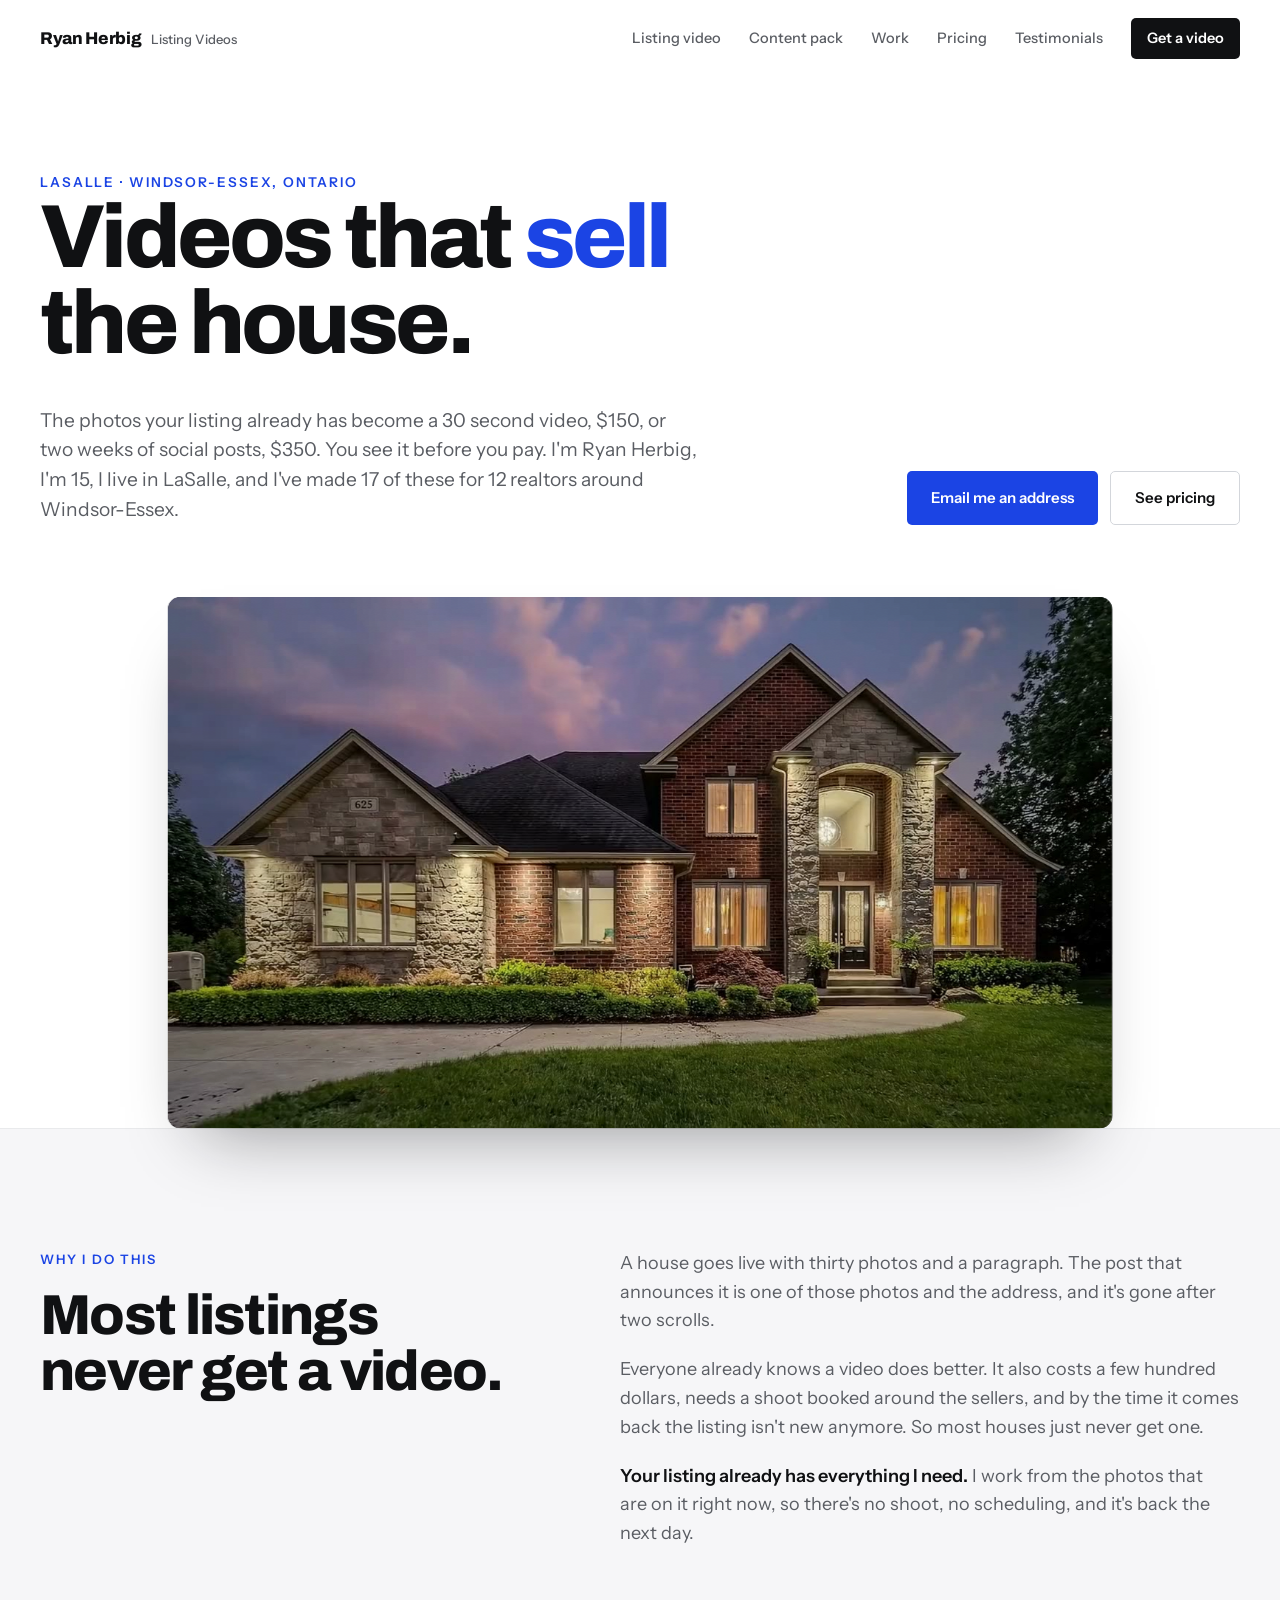
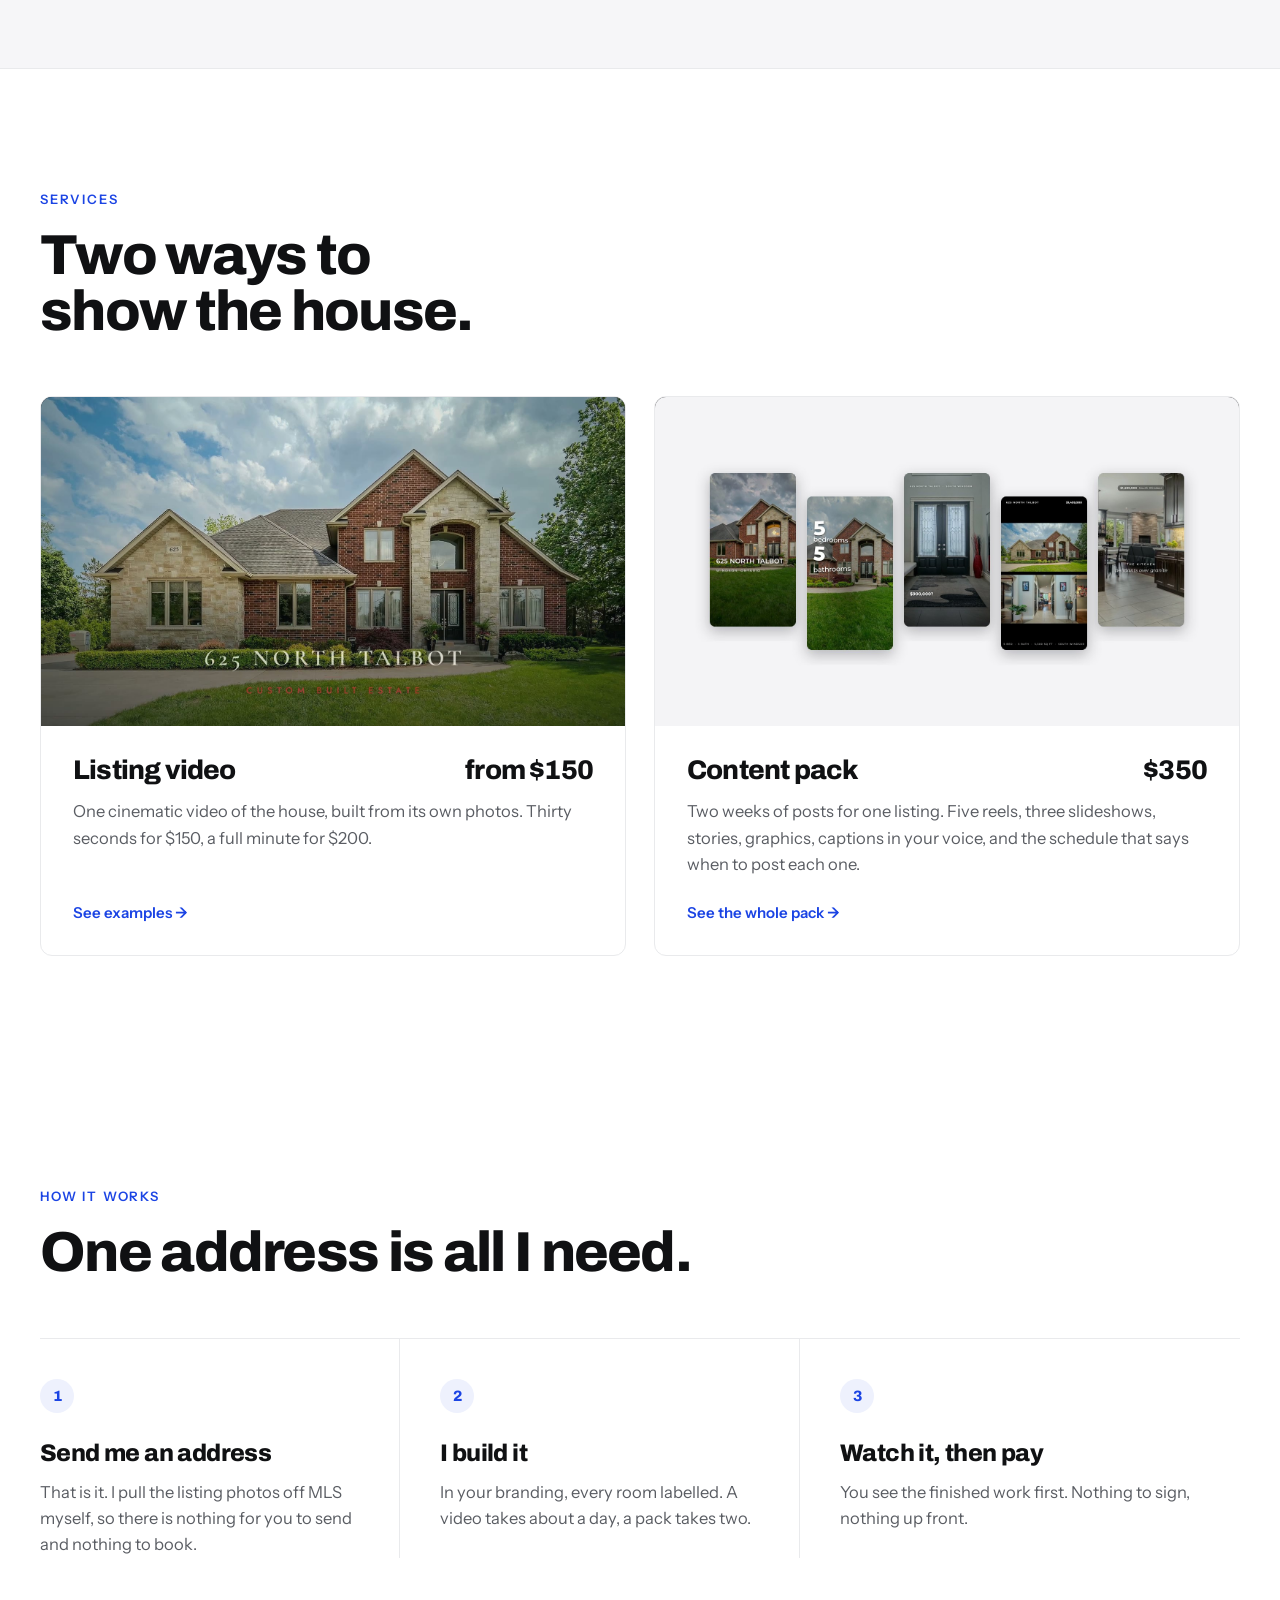
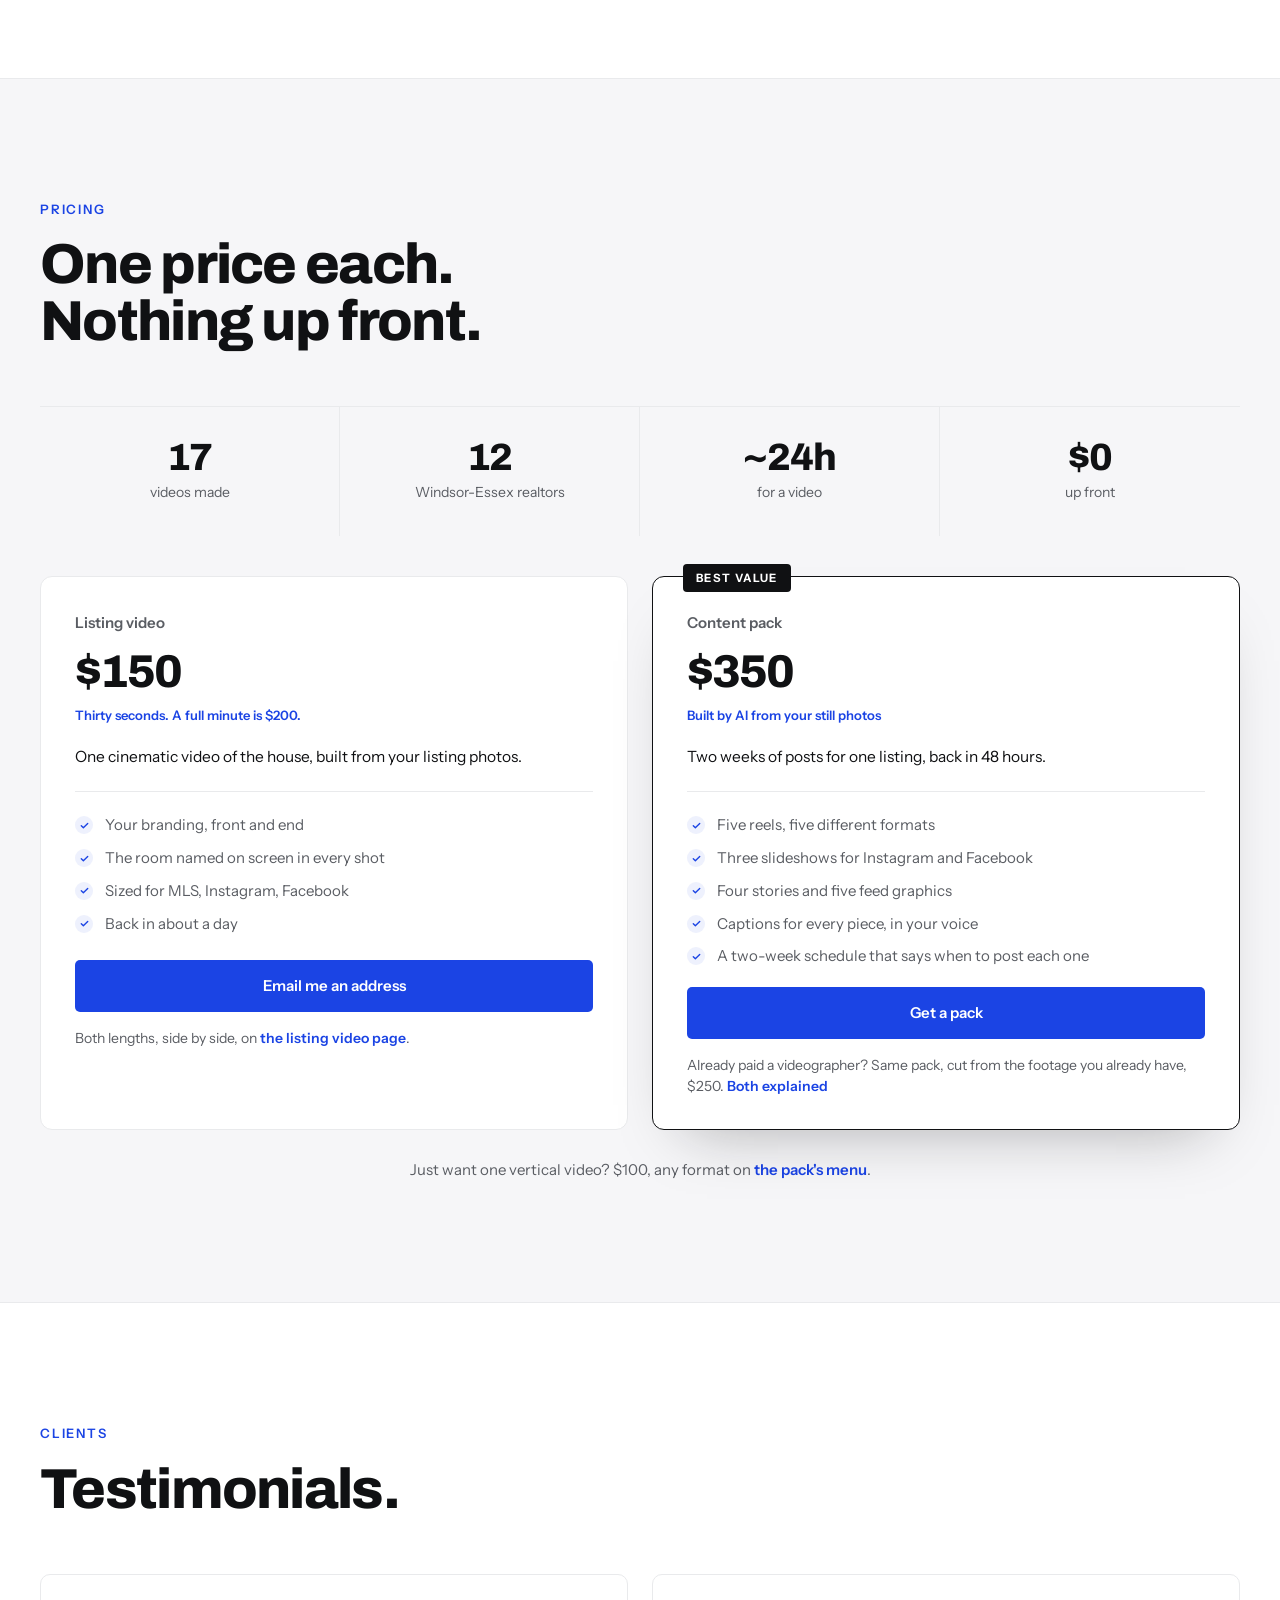
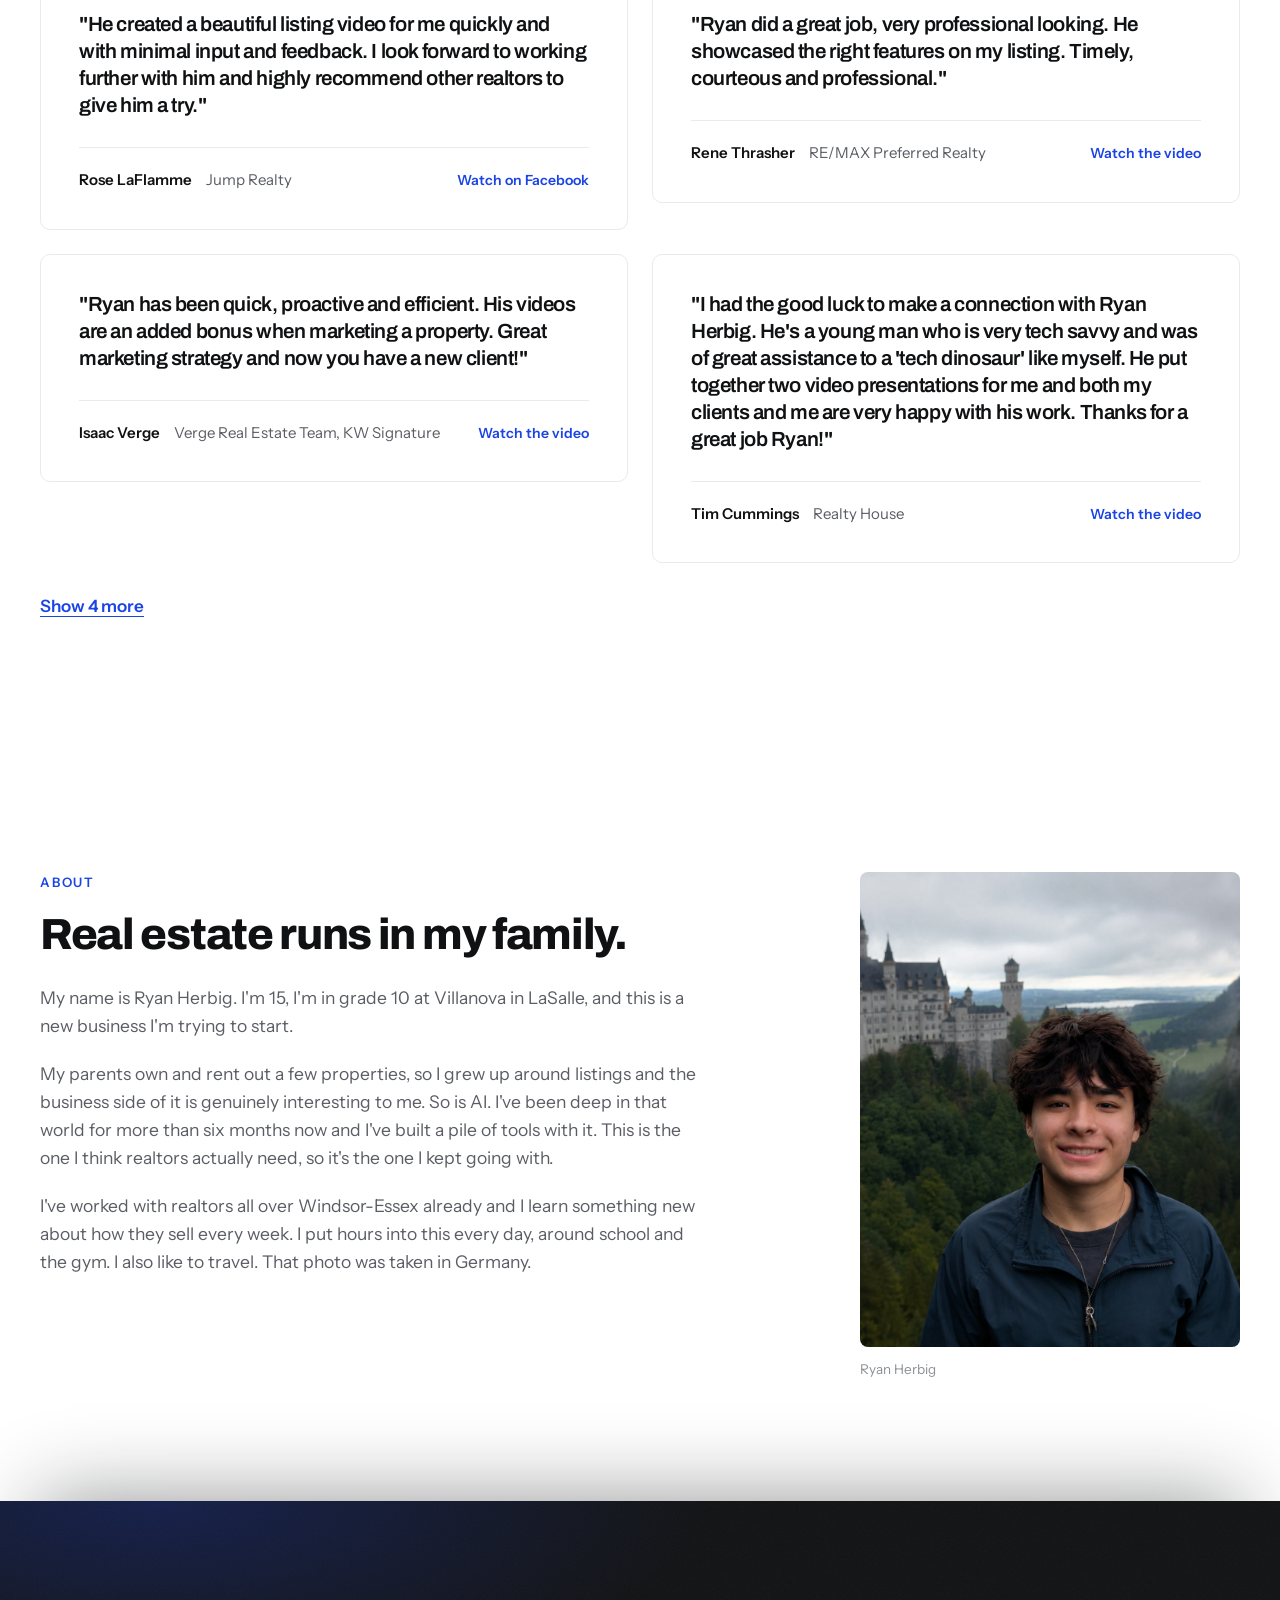
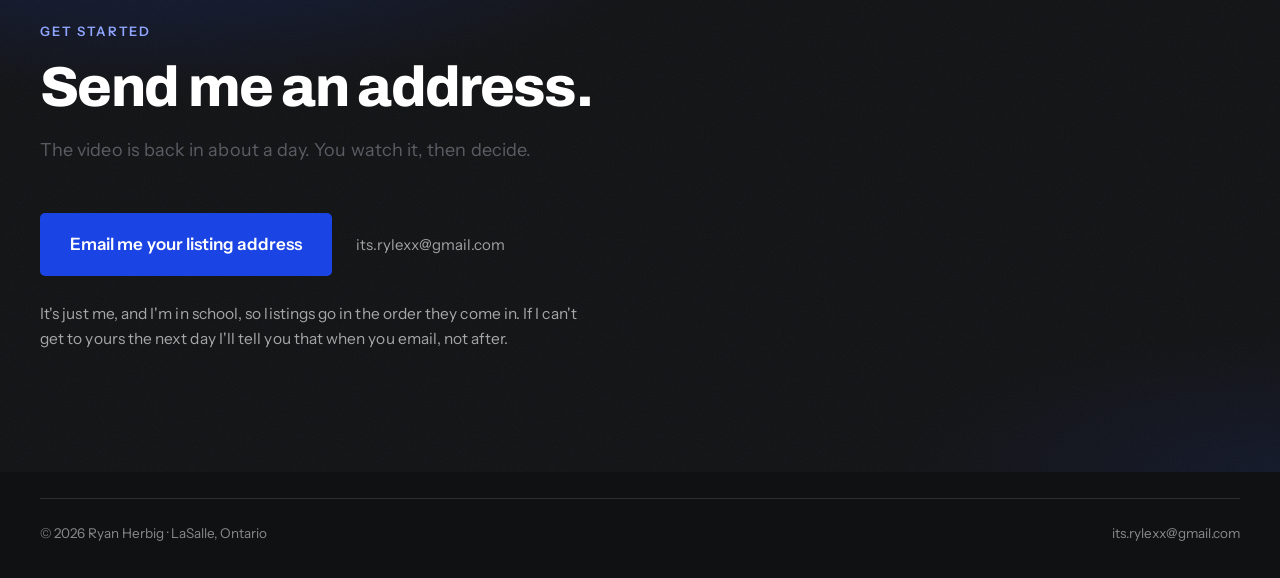
==== commit 6d12fcb0: "site: Ryan's feedback pass, phone first Mirrors listing-video-agency 8394b3d.  Home loses the broker" ====
--- a/index.html
+++ b/index.html
@@ -22,7 +22,7 @@
   <nav class="topnav">
     <a href="video/">Listing video</a>
     <a href="pack/">Content pack</a>
-    <a href="#work">Work</a>
+    <a href="video/#work">Work</a>
     <a class="nav-pricing" href="#pricing">Pricing</a>
     <a href="#clients">Testimonials</a>
     <a class="nav-cta" href="mailto:its.rylexx@gmail.com?subject=Listing%20video&amp;body=Address%3A%0A%0AMLS%20link%20(if%20you%20have%20one)%3A%0A%0AName%20and%20brokerage%3A%0A">Get a video</a>
@@ -64,24 +64,6 @@
   </div>
 </section>
 
-<!-- ============================ BROKERAGES ============================ -->
-<section class="brokers">
-  <div class="container">
-    <ul class="brokers-row reveal">
-      <li class="brokers-lead">Made for agents at</li>
-      <li>RE/MAX Preferred Realty</li>
-      <li>Royal LePage Binder</li>
-      <li>Keller Williams Signature</li>
-      <li>Century 21 Local Home Team</li>
-      <li>Deerbrook Realty</li>
-      <li>RE/MAX Capital Diamond</li>
-      <li>Realty House</li>
-      <li>O'Brien Robertson Realty</li>
-      <li>Jump Realty</li>
-    </ul>
-  </div>
-</section>
-
 <!-- ============================ THE PROBLEM ============================ -->
 <section class="section problem" id="problem">
   <div class="container problem-grid">
@@ -117,10 +99,10 @@
         <div class="oc-body">
           <div class="oc-head">
             <h3>Listing video</h3>
-            <span class="oc-price">$150</span>
+            <span class="oc-price">from $150</span>
           </div>
-          <p class="oc-desc">One cinematic, horizontal video of the house, about 30 seconds, for MLS and the post that
-          announces the listing.</p>
+          <p class="oc-desc">One cinematic video of the house, built from its own photos. Thirty seconds for $150, a full
+          minute for $200.</p>
           <span class="oc-link">See examples <span>&#8594;</span></span>
         </div>
       </a>
@@ -133,58 +115,11 @@
             <h3>Content pack</h3>
             <span class="oc-price">$350</span>
           </div>
-          <p class="oc-desc">Two weeks of social posts for one listing. Five vertical reels, three carousels, stories, graphics,
-          a posting schedule, and captions written in your voice.</p>
+          <p class="oc-desc">Two weeks of posts for one listing. Five reels, three slideshows, stories, graphics, captions in
+          your voice, and the schedule that says when to post each one.</p>
           <span class="oc-link">See the whole pack <span>&#8594;</span></span>
         </div>
       </a>
-    </div>
-  </div>
-</section>
-
-<!-- ============================ THE WORK ============================ -->
-<section class="section work" id="work">
-  <div class="container">
-    <div class="sec-head sec-head-split reveal">
-      <div>
-        <p class="eyebrow">The work</p>
-        <h2>Seventeen so far.</h2>
-      </div>
-      <div class="car-nav">
-        <button class="car-btn" id="carPrev" aria-label="Previous video">&#8592;</button>
-        <button class="car-btn" id="carNext" aria-label="Next video">&#8594;</button>
-      </div>
-    </div>
-    <p class="work-sub reveal">Every video I've delivered is on one page, by address.
-    <a class="work-all" href="video/#work">See all seventeen <span>&#8594;</span></a></p>
-  </div>
-
-  <div class="car reveal">
-    <div class="car-track container" id="carTrack">
-      <article class="card" data-video="assets/film/talbot.mp4" data-title="625 North Talbot" tabindex="0" role="button" aria-label="Play 625 North Talbot">
-        <div class="card-media"><img src="assets/poster/talbot.jpg" alt="" loading="lazy" width="1280" height="720"><video muted playsinline loop preload="none" data-src="assets/film/talbot.mp4"></video></div>
-        <div class="card-meta"><span class="card-addr">625 North Talbot</span><span class="card-dur">0:53</span><span class="card-who">Isaac Verge, Verge Real Estate Team</span></div>
-      </article>
-      <article class="card" data-video="assets/film/forest.mp4" data-title="264 Forest Street" tabindex="0" role="button" aria-label="Play 264 Forest Street">
-        <div class="card-media"><img src="assets/poster/forest.jpg" alt="" loading="lazy" width="1280" height="720"><video muted playsinline loop preload="none" data-src="assets/film/forest.mp4"></video></div>
-        <div class="card-meta"><span class="card-addr">264 Forest Street</span><span class="card-dur">0:32</span><span class="card-who">Tim Cummings, Realty House</span></div>
-      </article>
-      <article class="card" data-video="assets/film/riverside.mp4" data-title="13110 Riverside Drive East" tabindex="0" role="button" aria-label="Play 13110 Riverside Drive East">
-        <div class="card-media"><img src="assets/poster/riverside.jpg" alt="" loading="lazy" width="1280" height="720"><video muted playsinline loop preload="none" data-src="assets/film/riverside.mp4"></video></div>
-        <div class="card-meta"><span class="card-addr">13110 Riverside Drive East</span><span class="card-dur">0:28</span><span class="card-who">Gavin Kooner, Deerbrook Realty</span></div>
-      </article>
-      <article class="card" data-video="assets/film/emerald.mp4" data-title="30 Emerald Lane" tabindex="0" role="button" aria-label="Play 30 Emerald Lane">
-        <div class="card-media"><img src="assets/poster/emerald.jpg" alt="" loading="lazy" width="1280" height="720"><video muted playsinline loop preload="none" data-src="assets/film/emerald.mp4"></video></div>
-        <div class="card-meta"><span class="card-addr">30 Emerald Lane</span><span class="card-dur">0:27</span><span class="card-who">Rene Thrasher, RE/MAX Preferred Realty</span></div>
-      </article>
-      <article class="card" data-video="assets/film/chatham.mp4" data-title="210 Chatham Street N" tabindex="0" role="button" aria-label="Play 210 Chatham Street N">
-        <div class="card-media"><img src="assets/poster/chatham.jpg" alt="" loading="lazy" width="1280" height="720"><video muted playsinline loop preload="none" data-src="assets/film/chatham.mp4"></video></div>
-        <div class="card-meta"><span class="card-addr">210 Chatham Street N</span><span class="card-dur">0:36</span><span class="card-who">Brandy Robertson, O'Brien Robertson Realty</span></div>
-      </article>
-      <article class="card" data-video="assets/film/heritage.mp4" data-title="1263 Heritage Road" tabindex="0" role="button" aria-label="Play 1263 Heritage Road">
-        <div class="card-media"><img src="assets/poster/heritage.jpg" alt="" loading="lazy" width="1280" height="720"><video muted playsinline loop preload="none" data-src="assets/film/heritage.mp4"></video></div>
-        <div class="card-meta"><span class="card-addr">1263 Heritage Road</span><span class="card-dur">0:32</span><span class="card-who">Stacey Jones, Century 21 Local Home Team</span></div>
-      </article>
     </div>
   </div>
 </section>
@@ -200,7 +135,7 @@
       <li class="step reveal">
         <span class="step-no">1</span>
         <h3>Send me an address</h3>
-        <p>I pull the listing photos myself. If your photographer shot video or drone clips, send those too.</p>
+        <p>That is it. I pull the listing photos off MLS myself, so there is nothing for you to send and nothing to book.</p>
       </li>
       <li class="step reveal">
         <span class="step-no">2</span>
@@ -233,32 +168,33 @@
       <article class="plan reveal">
         <p class="plan-name">Listing video</p>
         <p class="plan-price">$150</p>
-        <p class="plan-terms">Pay only if you like it</p>
-        <p class="plan-desc">One horizontal video, about 30 seconds, from your listing photos.</p>
+        <p class="plan-terms">Thirty seconds. A full minute is $200.</p>
+        <p class="plan-desc">One cinematic video of the house, built from your listing photos.</p>
         <ul class="plan-list">
           <li>Your branding, front and end</li>
-          <li>Room labels on every shot</li>
+          <li>The room named on screen in every shot</li>
           <li>Sized for MLS, Instagram, Facebook</li>
           <li>Back in about a day</li>
         </ul>
         <a class="btn btn-primary" href="mailto:its.rylexx@gmail.com?subject=Listing%20video&amp;body=Address%3A%0A%0AMLS%20link%20(if%20you%20have%20one)%3A%0A%0AName%20and%20brokerage%3A%0A">Email me an address</a>
+        <p class="plan-alt">Both lengths, side by side, on <a href="video/#pricing">the listing video page</a>.</p>
       </article>
       <article class="plan is-featured reveal">
         <p class="plan-flag">Best value</p>
         <p class="plan-name">Content pack</p>
         <p class="plan-price">$350</p>
-        <p class="plan-terms">From your listing photos</p>
+        <p class="plan-terms">Built by AI from your still photos</p>
         <p class="plan-desc">Two weeks of posts for one listing, back in 48 hours.</p>
         <ul class="plan-list">
-          <li>Five vertical reels</li>
-          <li>Three carousels and a Facebook album</li>
-          <li>Four Instagram stories and five ready to post graphics</li>
+          <li>Five reels, five different formats</li>
+          <li>Three slideshows for Instagram and Facebook</li>
+          <li>Four stories and five feed graphics</li>
           <li>Captions for every piece, in your voice</li>
-          <li>A two-week posting schedule</li>
+          <li>A two-week schedule that says when to post each one</li>
         </ul>
-        <p class="plan-addon">+ $100 and I post it all for you, on the schedule.</p>
         <a class="btn btn-primary" href="mailto:its.rylexx@gmail.com?subject=Content%20pack&amp;body=Address%3A%0A%0AMLS%20link%20(if%20you%20have%20one)%3A%0A%0AName%20and%20brokerage%3A%0A">Get a pack</a>
-        <p class="plan-alt">Already have video from your photographer? The same pack, cut from your clips, is $300. <a href="pack/#pricing">Details</a></p>
+        <p class="plan-alt">Already paid a videographer? Same pack, cut from the footage you already have, $250.
+        <a href="pack/#pricing">Both explained</a></p>
       </article>
     </div>
     <p class="plans-note reveal">Just want one vertical video? $100, any format on <a href="pack/#menu">the pack's menu</a>.</p>
@@ -345,8 +281,15 @@
       <figcaption>Ryan Herbig</figcaption>
     </figure>
     <div class="about-copy reveal">
-      <p>My parents own and rent out a few properties, so I grew up around listings. I'm still in high school,
-      and this is what I do after it.</p>
+      <p>My name is Ryan Herbig. I'm 15, I'm in grade 10 at Villanova in LaSalle, and this is a new business
+      I'm trying to start.</p>
+      <p>My parents own and rent out a few properties, so I grew up around listings and the business side of it
+      is genuinely interesting to me. So is AI. I've been deep in that world for more than six months now and
+      I've built a pile of tools with it. This is the one I think realtors actually need, so it's the one I
+      kept going with.</p>
+      <p>I've worked with realtors all over Windsor-Essex already and I learn something new about how they sell
+      every week. I put hours into this every day, around school and the gym. I also like to travel. That photo
+      was taken in Germany.</p>
     </div>
   </div>
 </section>
--- a/styles.css
+++ b/styles.css
@@ -111,12 +111,6 @@
 .montage.is-playing .montage-poster{opacity:0}
 .montage-video{width:100%;height:100%;object-fit:cover;transform:scale(calc(1.12 - .12*var(--p,0)));will-change:transform;filter:saturate(.9) contrast(1.03)}
 .grain{position:absolute;inset:0;pointer-events:none;opacity:.06;mix-blend-mode:overlay;background-image:url("data:image/svg+xml;utf8,<svg xmlns='http://www.w3.org/2000/svg' width='180' height='180'><filter id='n'><feTurbulence type='fractalNoise' baseFrequency='.85' numOctaves='2' stitchTiles='stitch'/></filter><rect width='100%' height='100%' filter='url(%23n)'/></svg>");background-size:180px 180px}
-
-/* ---------- the brokerage line (who the seventeen were for) ---------- */
-.brokers{padding:34px 0 6px}
-.brokers-row{display:flex;flex-wrap:wrap;align-items:baseline;gap:12px 26px}
-.brokers-lead{font-size:12.5px;font-weight:600;letter-spacing:.14em;text-transform:uppercase;color:var(--mute)}
-.brokers-row li{font-size:15px;font-weight:600;color:var(--soft)}
 
 /* ---------- the problem (why most listings have no video) ---------- */
 .problem{background:var(--ground-alt);border-top:1px solid var(--line)}
@@ -358,9 +352,6 @@
   .hero-actions .btn{width:100%}
   .sec-sub{font-size:16.5px}
   .card{flex-basis:84%}
-  .brokers{padding:26px 0 2px}
-  .brokers-row{gap:8px 18px}
-  .brokers-row li{font-size:14px}
   .problem-copy{font-size:17px}
   .offer-proof{grid-template-columns:1fr 1fr}
   .proof-item{padding:22px 8px;border-bottom:1px solid rgba(255,255,255,.16)}
@@ -492,6 +483,20 @@
 .plans-note-left a,.plans-note a{color:var(--accent);font-weight:600}
 @media (max-width:1024px){.plans-1{grid-template-columns:1fr;gap:36px;max-width:560px}}
 
+/* the listing video page is a page, not a second landing page: smaller head, same system */
+.video-page .hero{padding:150px 0 0}
+.video-page .hero-title{font-size:clamp(36px,4.6vw,64px);line-height:1.02}
+.video-page .card-feature{margin-top:48px}
+
+/* ---------- the two video lengths, and the maths under them ---------- */
+.plan-flag{max-width:calc(100% - 56px);white-space:normal;line-height:1.3}
+.price-after{margin-top:40px;display:grid;gap:14px;max-width:62ch}
+.price-math{font-size:18px;color:var(--ink)}
+.price-math b{font-weight:600}
+.price-extra{font-size:16px;color:var(--soft)}
+.price-after .plans-note-left{margin-top:8px;font-size:16px;color:var(--soft)}
+.price-after .plans-note-left a{color:var(--accent);font-weight:600}
+
 /* ---------- reduced motion ---------- */
 @media (prefers-reduced-motion:reduce){
   html{scroll-behavior:auto}
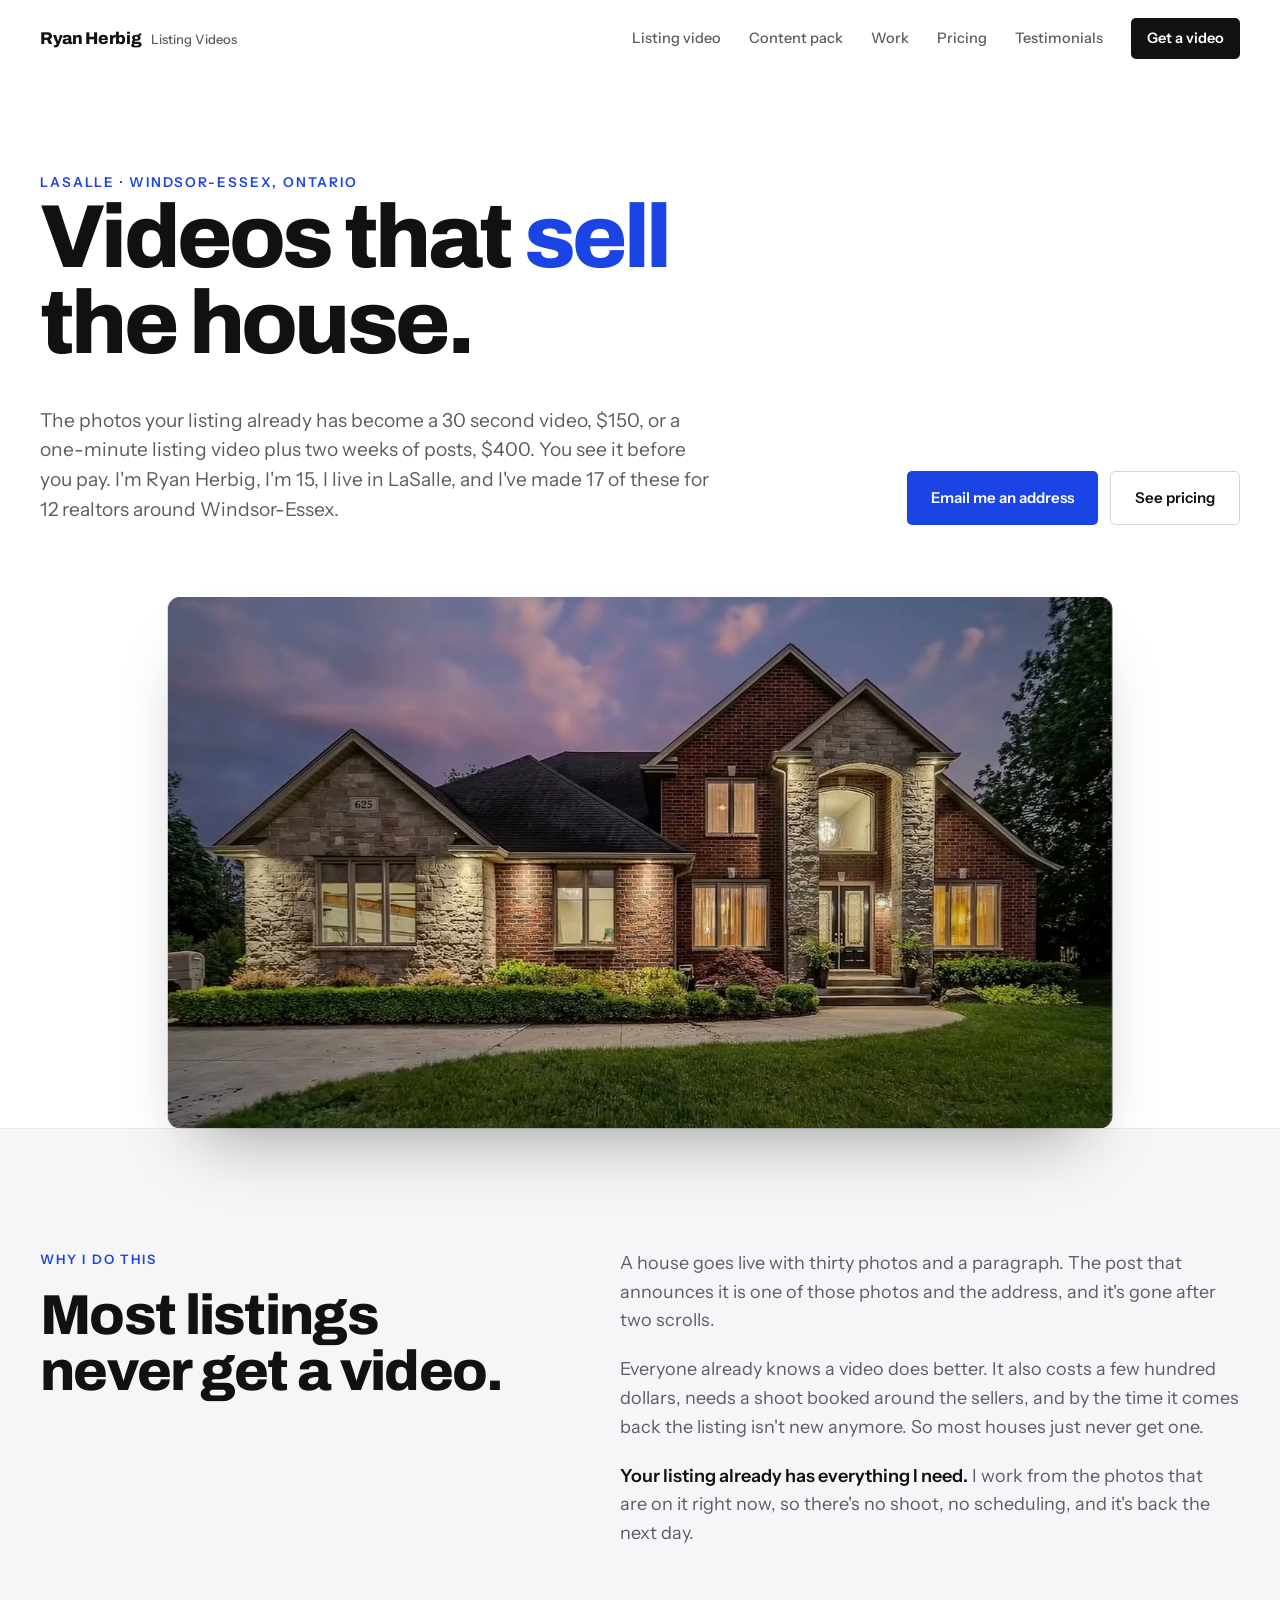
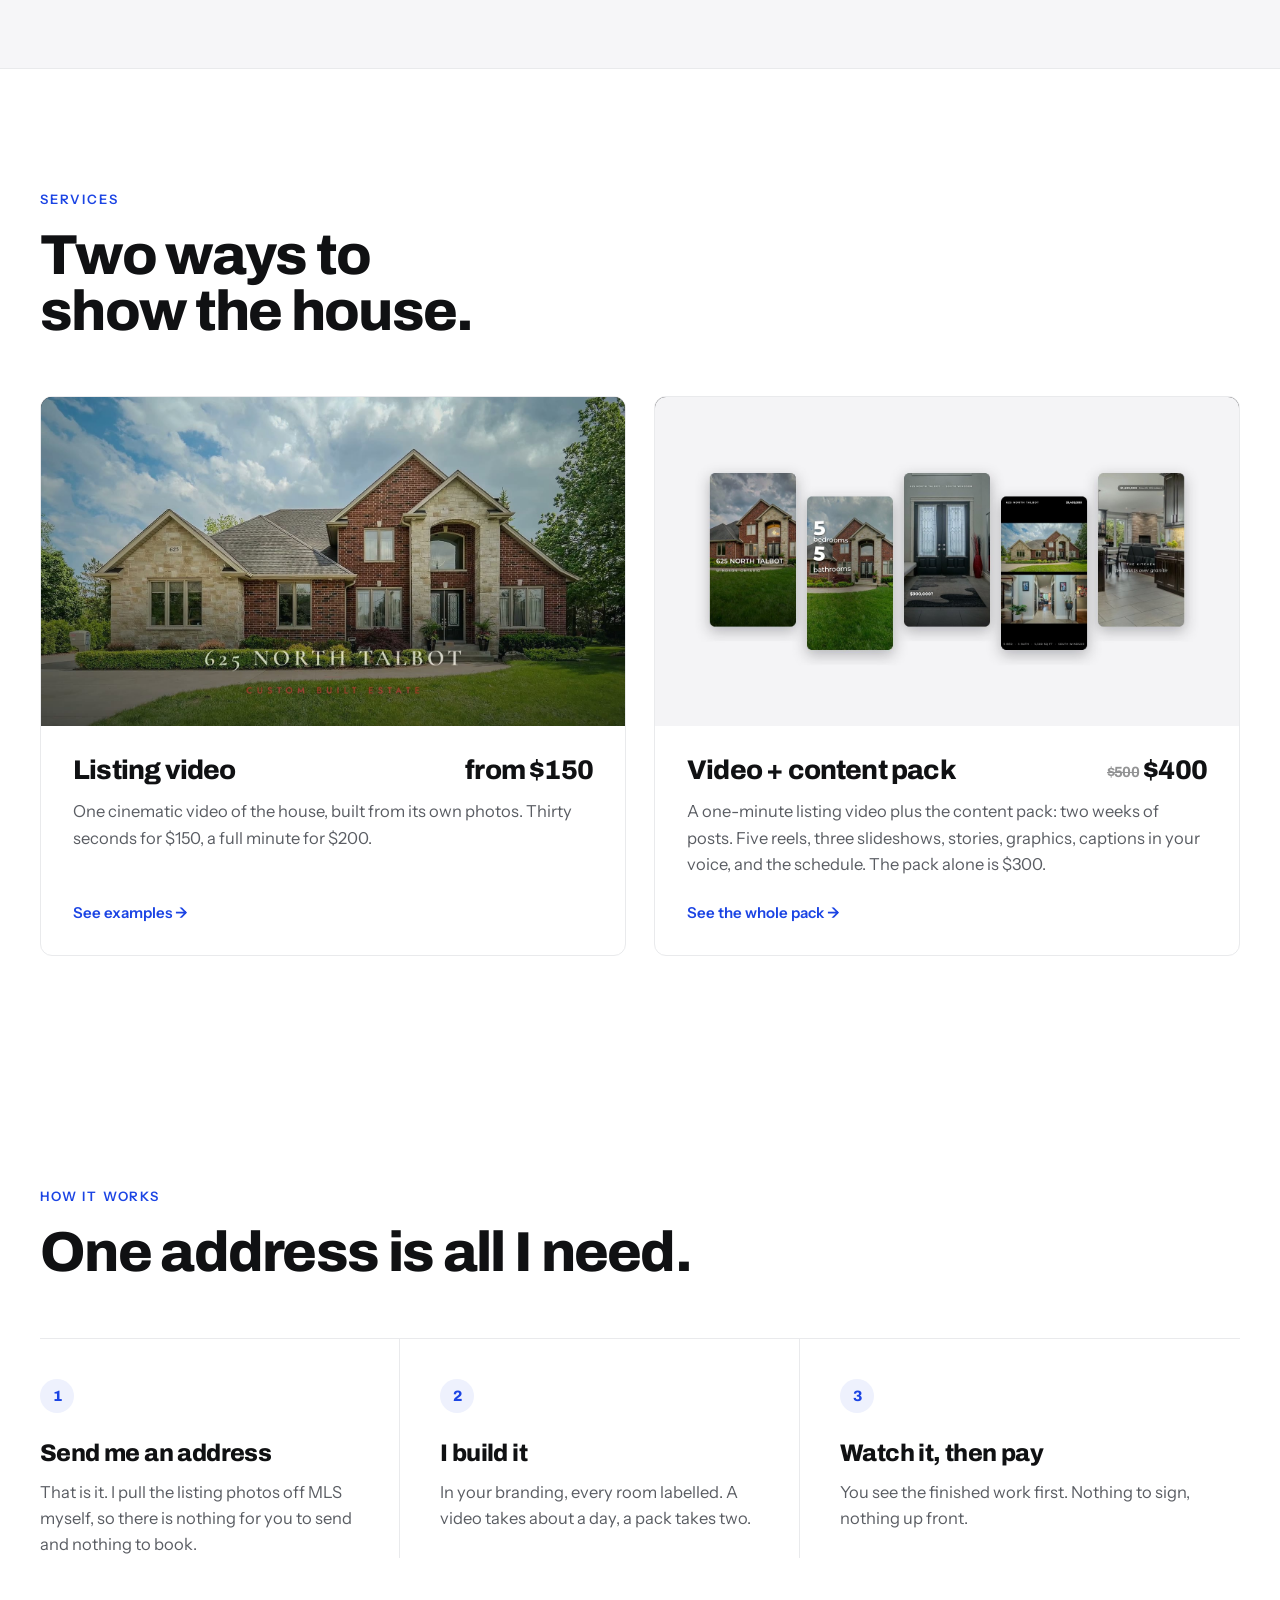
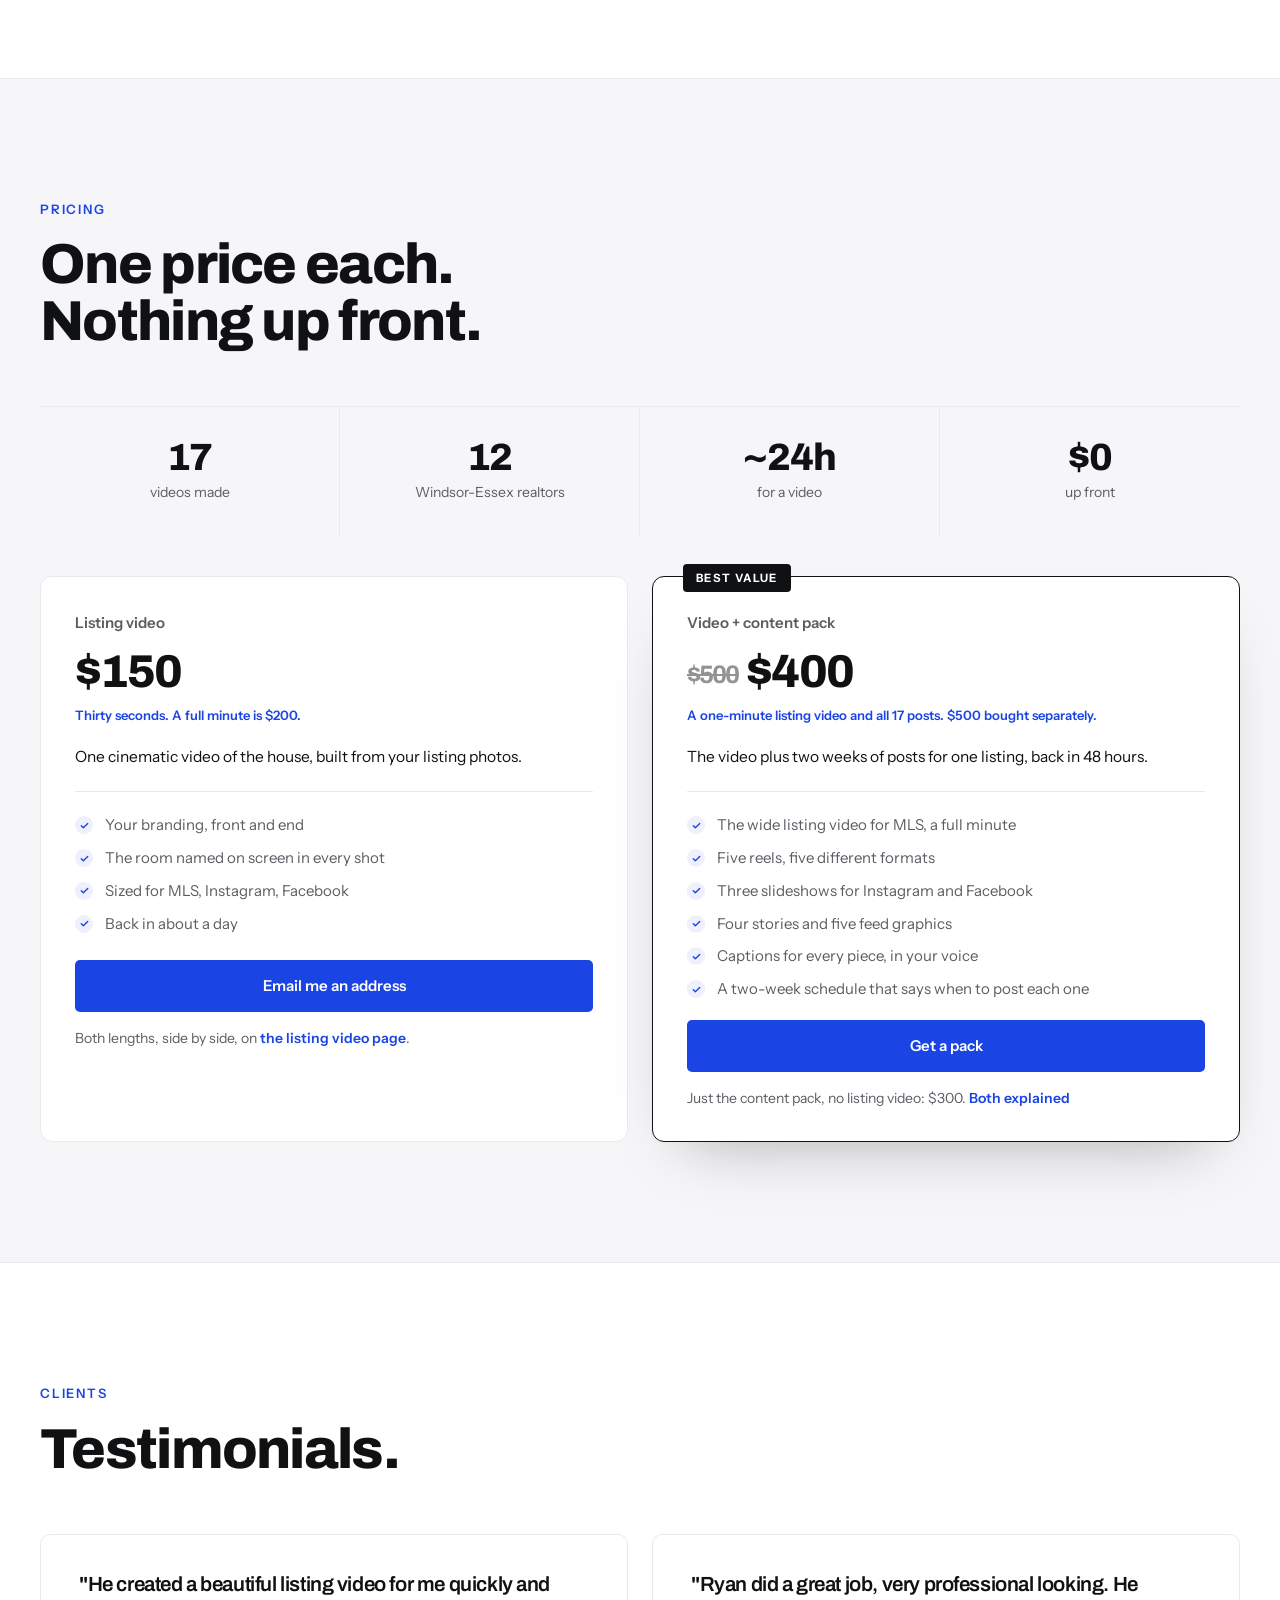
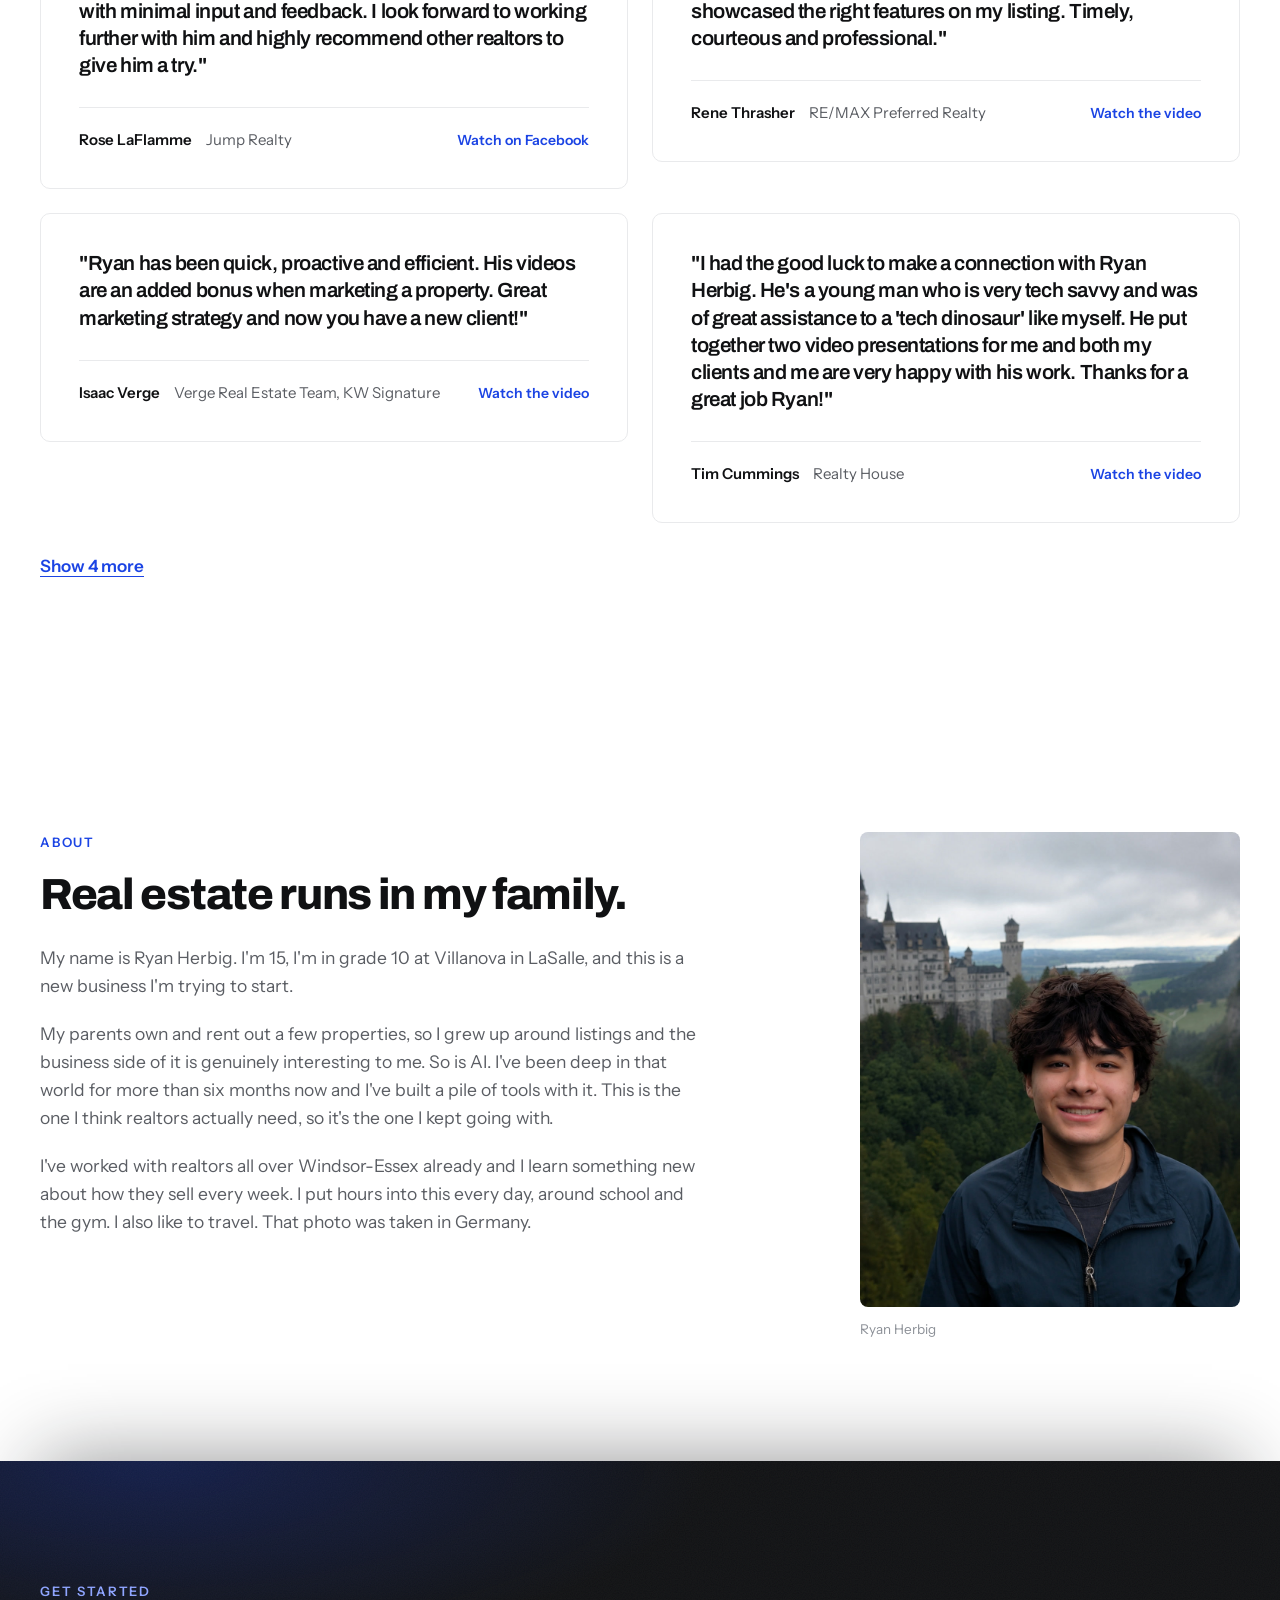
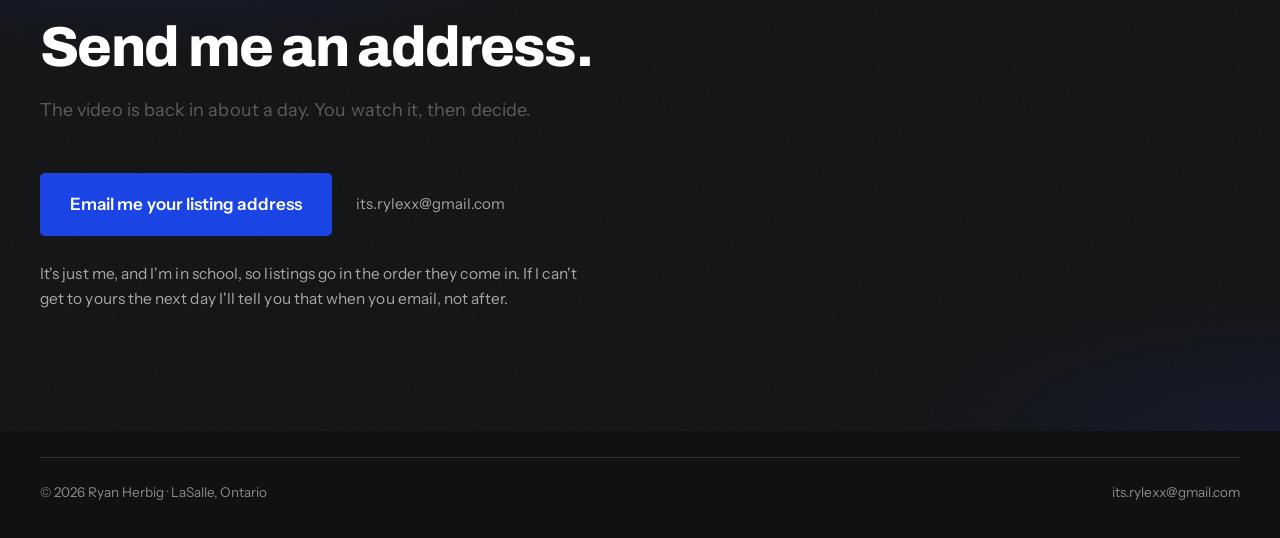
==== commit 6c3ecaaa: "site: bundle shows a one-minute video, $500 struck to $400; content pack alone $300" ====
--- a/index.html
+++ b/index.html
@@ -40,8 +40,8 @@
       <span class="mask"><span>the house.</span></span>
     </h1>
     <div class="hero-row">
-      <p class="hero-sub fade">The photos your listing already has become a 30 second video, $150, or two weeks of
-      social posts, $350. You see it before you pay. I'm Ryan Herbig, I'm 15, I live in LaSalle, and I've made 17 of these
+      <p class="hero-sub fade">The photos your listing already has become a 30 second video, $150, or a one-minute
+      listing video plus two weeks of posts, $400. You see it before you pay. I'm Ryan Herbig, I'm 15, I live in LaSalle, and I've made 17 of these
       for 12 realtors around Windsor-Essex.</p>
       <div class="hero-actions fade">
         <a class="btn btn-primary" href="mailto:its.rylexx@gmail.com?subject=Listing%20video&amp;body=Address%3A%0A%0AMLS%20link%20(if%20you%20have%20one)%3A%0A%0AName%20and%20brokerage%3A%0A">Email me an address</a>
@@ -112,11 +112,11 @@
         </div>
         <div class="oc-body">
           <div class="oc-head">
-            <h3>Content pack</h3>
-            <span class="oc-price">$350</span>
+            <h3>Video + content pack</h3>
+            <span class="oc-price"><span class="price-was">$500</span>$400</span>
           </div>
-          <p class="oc-desc">Two weeks of posts for one listing. Five reels, three slideshows, stories, graphics, captions in
-          your voice, and the schedule that says when to post each one.</p>
+          <p class="oc-desc">A one-minute listing video plus the content pack: two weeks of posts. Five reels, three slideshows, stories,
+          graphics, captions in your voice, and the schedule. The pack alone is $300.</p>
           <span class="oc-link">See the whole pack <span>&#8594;</span></span>
         </div>
       </a>
@@ -181,11 +181,12 @@
       </article>
       <article class="plan is-featured reveal">
         <p class="plan-flag">Best value</p>
-        <p class="plan-name">Content pack</p>
-        <p class="plan-price">$350</p>
-        <p class="plan-terms">Built by AI from your still photos</p>
-        <p class="plan-desc">Two weeks of posts for one listing, back in 48 hours.</p>
+        <p class="plan-name">Video + content pack</p>
+        <p class="plan-price"><span class="price-was">$500</span>$400</p>
+        <p class="plan-terms">A one-minute listing video and all 17 posts. $500 bought separately.</p>
+        <p class="plan-desc">The video plus two weeks of posts for one listing, back in 48 hours.</p>
         <ul class="plan-list">
+          <li>The wide listing video for MLS, a full minute</li>
           <li>Five reels, five different formats</li>
           <li>Three slideshows for Instagram and Facebook</li>
           <li>Four stories and five feed graphics</li>
@@ -193,11 +194,10 @@
           <li>A two-week schedule that says when to post each one</li>
         </ul>
         <a class="btn btn-primary" href="mailto:its.rylexx@gmail.com?subject=Content%20pack&amp;body=Address%3A%0A%0AMLS%20link%20(if%20you%20have%20one)%3A%0A%0AName%20and%20brokerage%3A%0A">Get a pack</a>
-        <p class="plan-alt">Already paid a videographer? Same pack, cut from the footage you already have, $250.
+        <p class="plan-alt">Just the content pack, no listing video: $300.
         <a href="pack/#pricing">Both explained</a></p>
       </article>
     </div>
-    <p class="plans-note reveal">Just want one vertical video? $100, any format on <a href="pack/#menu">the pack's menu</a>.</p>
   </div>
 </section>
 
--- a/styles.css
+++ b/styles.css
@@ -359,6 +359,15 @@
   .proof-item:nth-child(2){border-right:0}
   .proof-item:nth-child(3),.proof-item:nth-child(4){border-bottom:0}
   .proof-num{font-size:32px}
+  /* iOS asks for 44px of tappable height. WebKit at 390px measured the brand at 27, the
+     Pricing link at 22 and every "Watch the video" at 35, so each one grows its hit area
+     with padding cancelled by a negative margin: bigger to tap, identical on the page. */
+  .brand{padding:9px 0;margin:-9px 0}
+  .topnav a:not(.nav-cta){padding:11px 5px;margin:-11px -5px}
+  .nav-cta{padding:12px 16px}
+  .q-film{min-height:44px;display:flex;align-items:flex-end}
+  .quote footer .q-film{padding-top:12px}
+  .footer a{padding:13px 0}
   .player{padding:16px}
   .player-close{top:12px;right:12px}
 }
@@ -452,6 +461,7 @@
 }
 .plan-flag b{font-weight:700;color:#fff}
 .plan-name{font-weight:600;font-size:15px;color:var(--soft)}
+.price-was{text-decoration:line-through;opacity:.45;font-size:.55em;font-weight:700;margin-right:.3em;vertical-align:.12em}
 .plan-price{font-family:var(--display);font-weight:800;font-size:46px;letter-spacing:-.04em;line-height:1;margin-top:14px;font-variant-numeric:tabular-nums}
 .plan-terms{font-size:13px;font-weight:600;color:var(--accent);margin-top:10px}
 .plan-desc{margin-top:20px;font-size:15.5px;color:var(--ink);line-height:1.55;min-height:0}
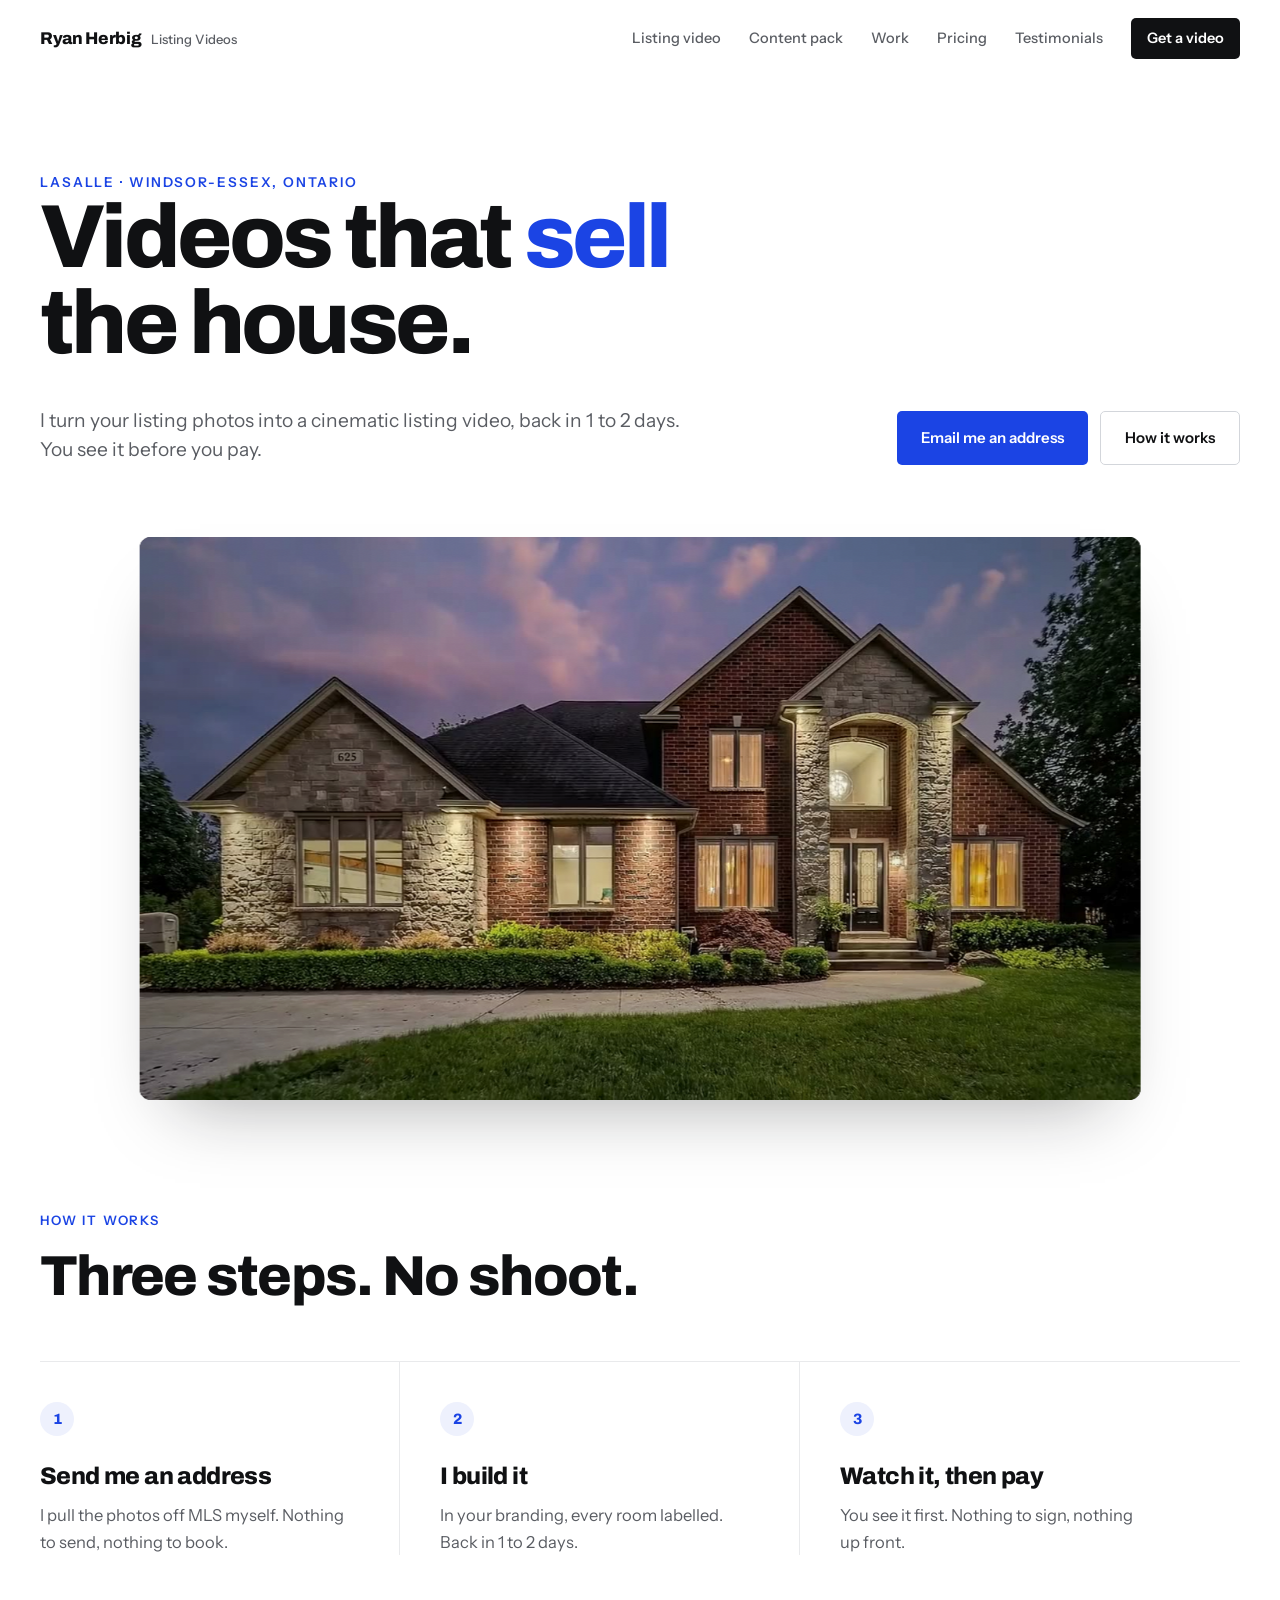
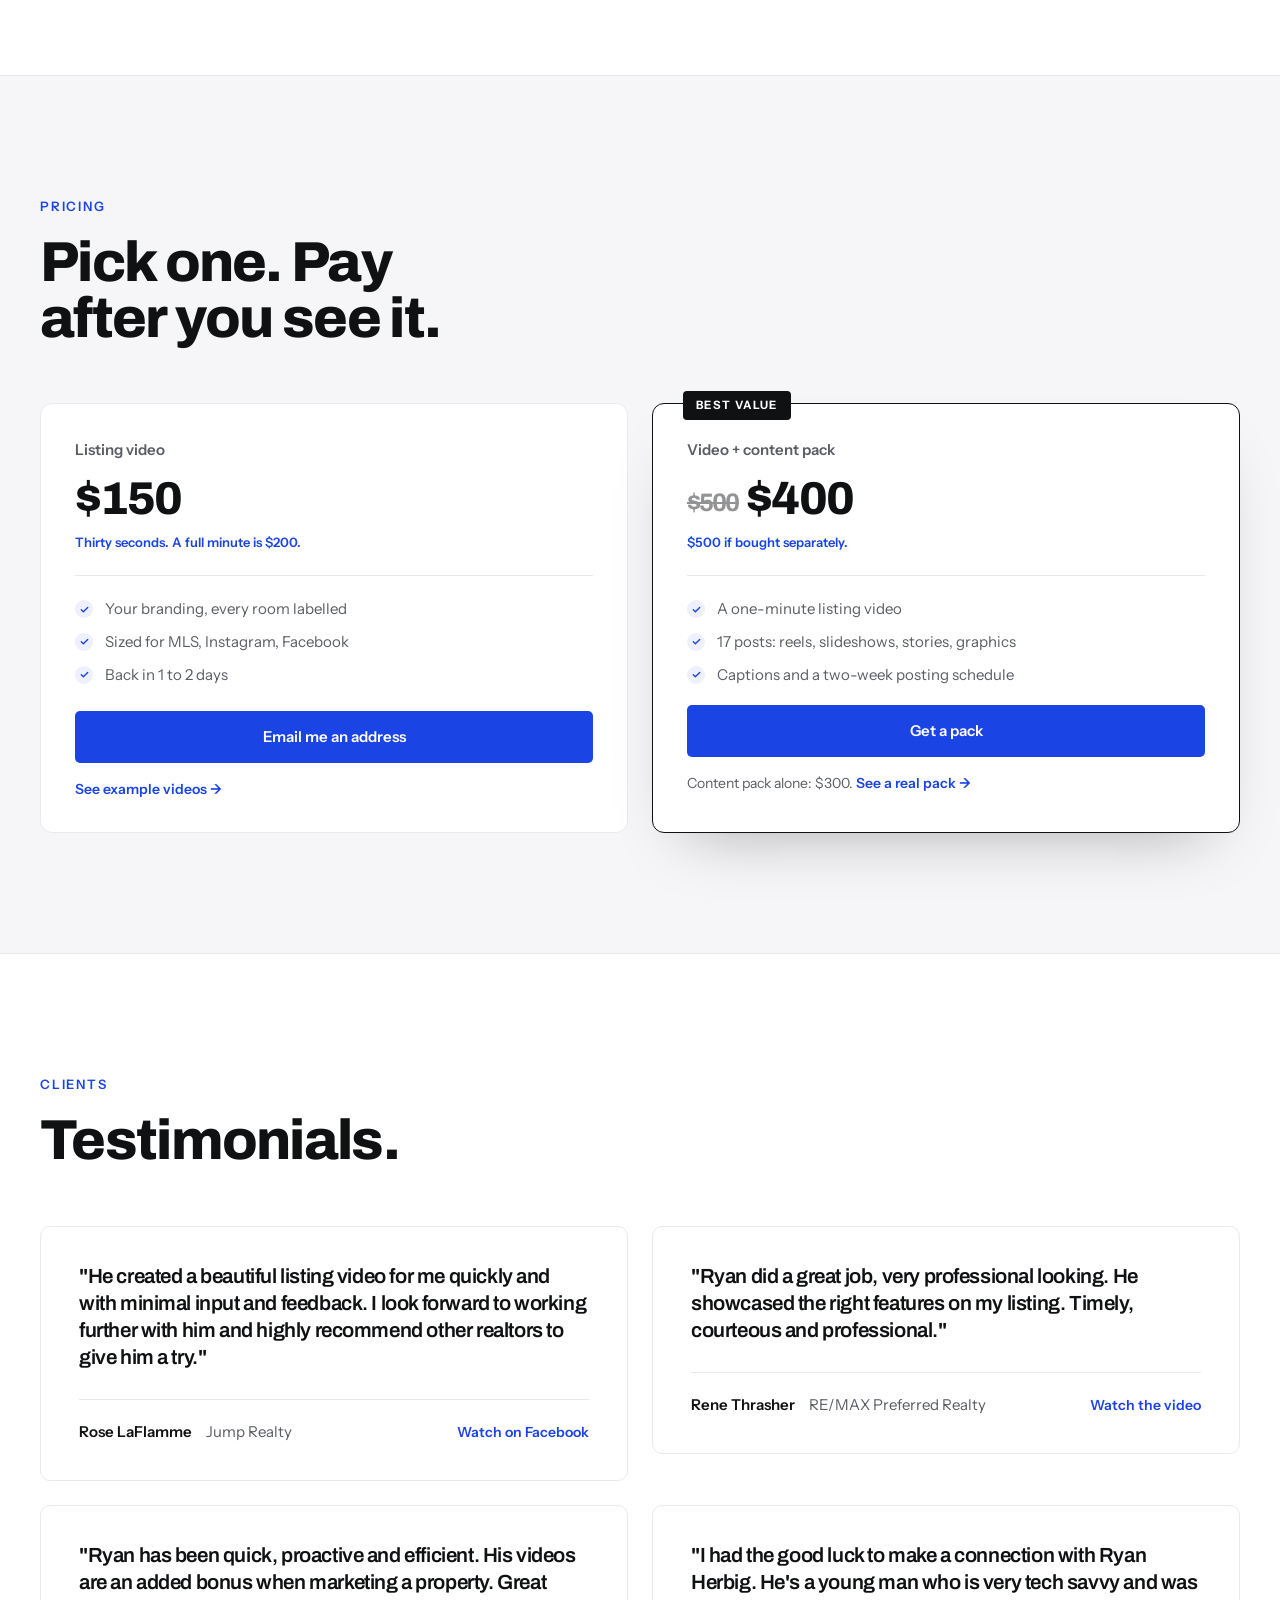
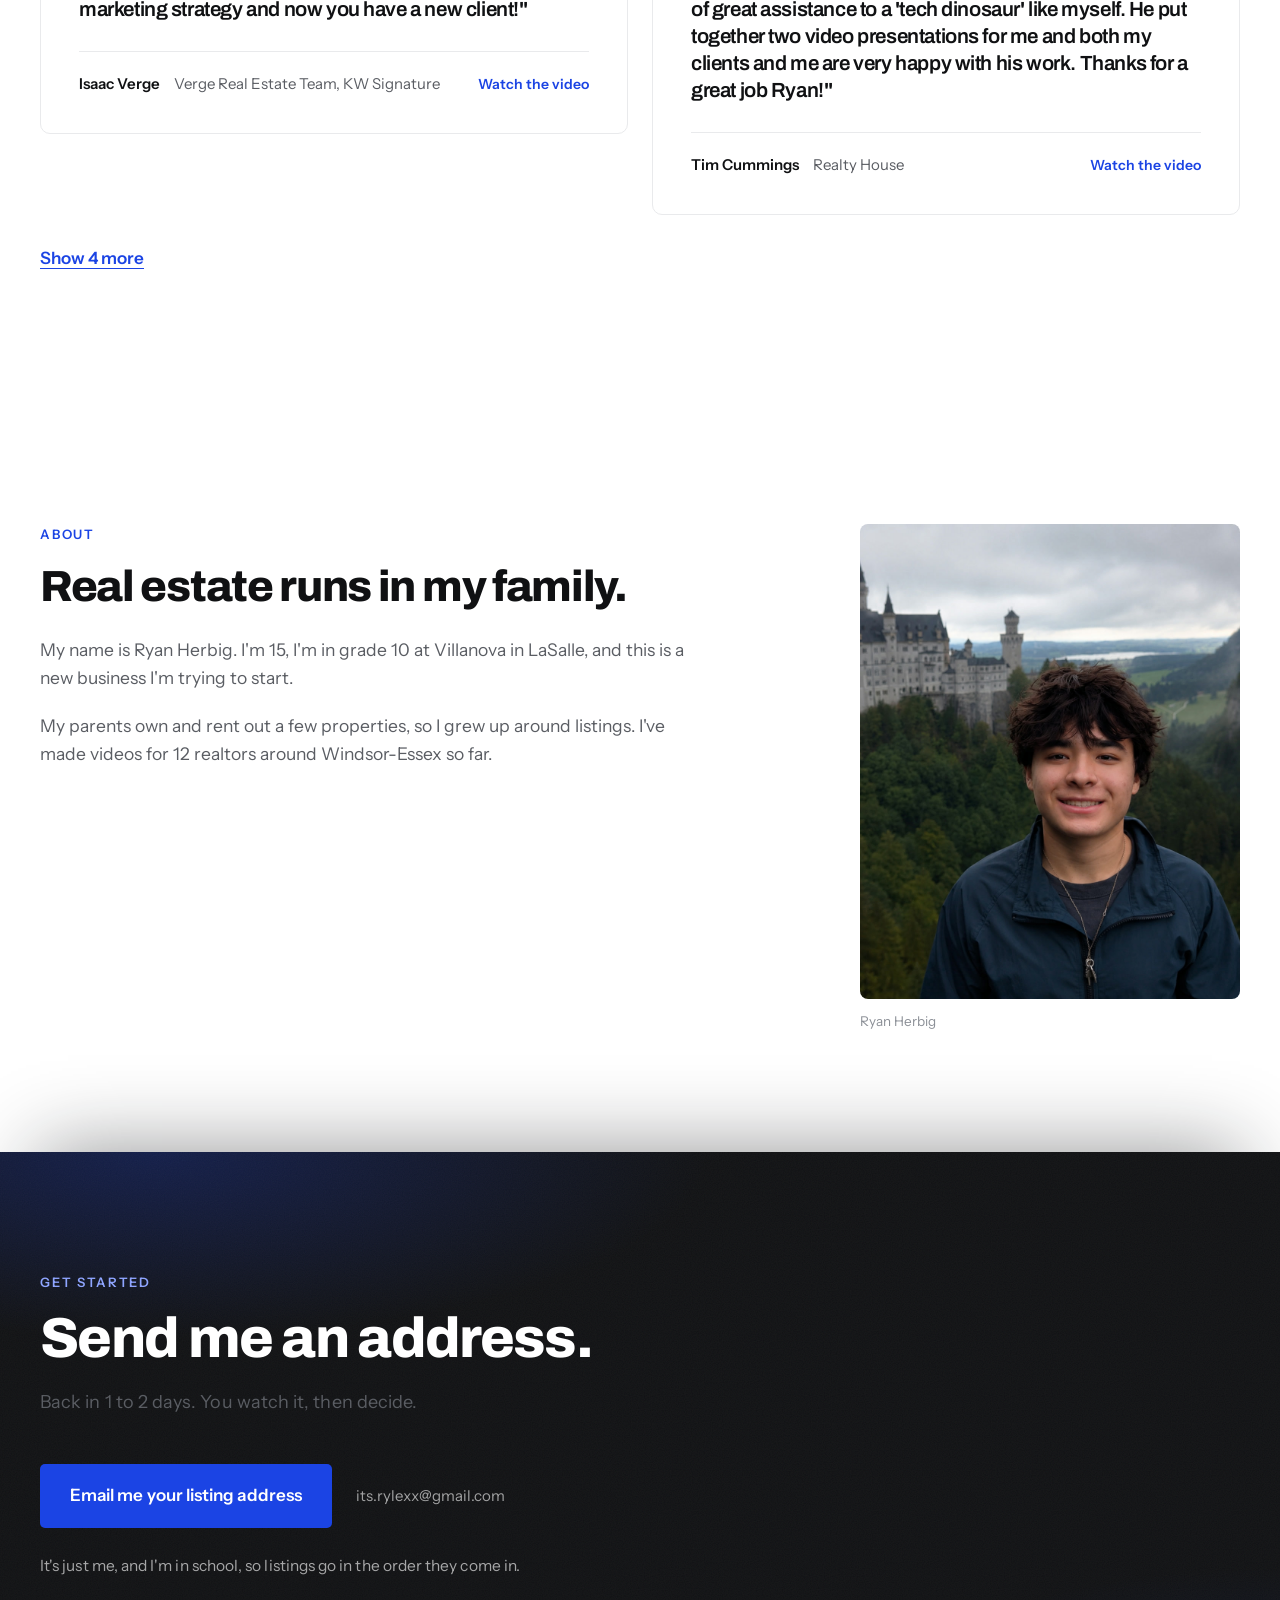
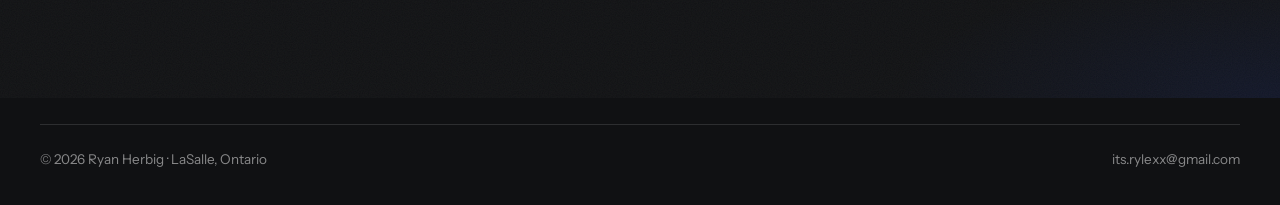
==== commit 5c0a7149: "site: homepage reordered for phone - how it works first, one pricing section, less text" ====
--- a/index.html
+++ b/index.html
@@ -40,12 +40,11 @@
       <span class="mask"><span>the house.</span></span>
     </h1>
     <div class="hero-row">
-      <p class="hero-sub fade">The photos your listing already has become a 30 second video, $150, or a one-minute
-      listing video plus two weeks of posts, $400. You see it before you pay. I'm Ryan Herbig, I'm 15, I live in LaSalle, and I've made 17 of these
-      for 12 realtors around Windsor-Essex.</p>
+      <p class="hero-sub fade">I turn your listing photos into a cinematic listing video, back in 1 to 2 days.
+      You see it before you pay.</p>
       <div class="hero-actions fade">
         <a class="btn btn-primary" href="mailto:its.rylexx@gmail.com?subject=Listing%20video&amp;body=Address%3A%0A%0AMLS%20link%20(if%20you%20have%20one)%3A%0A%0AName%20and%20brokerage%3A%0A">Email me an address</a>
-        <a class="btn btn-ghost" href="#pricing">See pricing</a>
+        <a class="btn btn-ghost" href="#how">How it works</a>
       </div>
     </div>
   </div>
@@ -64,88 +63,28 @@
   </div>
 </section>
 
-<!-- ============================ THE PROBLEM ============================ -->
-<section class="section problem" id="problem">
-  <div class="container problem-grid">
-    <div class="sec-head reveal">
-      <p class="eyebrow">Why I do this</p>
-      <h2>Most listings never get a video.</h2>
-    </div>
-    <div class="problem-copy reveal">
-      <p>A house goes live with thirty photos and a paragraph. The post that announces it is one of those photos
-      and the address, and it's gone after two scrolls.</p>
-      <p>Everyone already knows a video does better. It also costs a few hundred dollars, needs a shoot booked
-      around the sellers, and by the time it comes back the listing isn't new anymore. So most houses just never
-      get one.</p>
-      <p><strong>Your listing already has everything I need.</strong> I work from the photos that are on it right
-      now, so there's no shoot, no scheduling, and it's back the next day.</p>
-    </div>
-  </div>
-</section>
-
-<!-- ============================ SERVICES ============================ -->
-<section class="section offers" id="services">
-  <div class="container">
-    <div class="sec-head reveal">
-      <p class="eyebrow">Services</p>
-      <h2>Two ways to show the house.</h2>
-    </div>
-    <div class="offer-cards">
-      <a class="offer-card reveal" href="video/">
-        <div class="oc-media">
-          <img src="assets/poster/talbot.jpg" alt="" width="1280" height="720" loading="lazy">
-          <video muted playsinline loop preload="none" data-src="assets/film/talbot.mp4"></video>
-        </div>
-        <div class="oc-body">
-          <div class="oc-head">
-            <h3>Listing video</h3>
-            <span class="oc-price">from $150</span>
-          </div>
-          <p class="oc-desc">One cinematic video of the house, built from its own photos. Thirty seconds for $150, a full
-          minute for $200.</p>
-          <span class="oc-link">See examples <span>&#8594;</span></span>
-        </div>
-      </a>
-      <a class="offer-card reveal" href="pack/">
-        <div class="oc-media">
-          <img src="assets/img/pack-shelf.jpg" alt="" width="1600" height="900" loading="lazy">
-        </div>
-        <div class="oc-body">
-          <div class="oc-head">
-            <h3>Video + content pack</h3>
-            <span class="oc-price"><span class="price-was">$500</span>$400</span>
-          </div>
-          <p class="oc-desc">A one-minute listing video plus the content pack: two weeks of posts. Five reels, three slideshows, stories,
-          graphics, captions in your voice, and the schedule. The pack alone is $300.</p>
-          <span class="oc-link">See the whole pack <span>&#8594;</span></span>
-        </div>
-      </a>
-    </div>
-  </div>
-</section>
-
 <!-- ============================ HOW IT WORKS ============================ -->
 <section class="section how" id="how">
   <div class="container">
     <div class="sec-head reveal">
       <p class="eyebrow">How it works</p>
-      <h2>One address is all I need.</h2>
+      <h2>Three steps. No shoot.</h2>
     </div>
     <ol class="steps">
       <li class="step reveal">
         <span class="step-no">1</span>
         <h3>Send me an address</h3>
-        <p>That is it. I pull the listing photos off MLS myself, so there is nothing for you to send and nothing to book.</p>
+        <p>I pull the photos off MLS myself. Nothing to send, nothing to book.</p>
       </li>
       <li class="step reveal">
         <span class="step-no">2</span>
         <h3>I build it</h3>
-        <p>In your branding, every room labelled. A video takes about a day, a pack takes two.</p>
+        <p>In your branding, every room labelled. Back in 1 to 2 days.</p>
       </li>
       <li class="step reveal">
         <span class="step-no">3</span>
         <h3>Watch it, then pay</h3>
-        <p>You see the finished work first. Nothing to sign, nothing up front.</p>
+        <p>You see it first. Nothing to sign, nothing up front.</p>
       </li>
     </ol>
   </div>
@@ -156,46 +95,33 @@
   <div class="container">
     <div class="sec-head reveal">
       <p class="eyebrow">Pricing</p>
-      <h2>One price each. Nothing up front.</h2>
-    </div>
-    <div class="offer-proof proof-light reveal">
-      <div class="proof-item"><span class="proof-num" data-count="17">0</span><span class="proof-label">videos made</span></div>
-      <div class="proof-item"><span class="proof-num" data-count="12">0</span><span class="proof-label">Windsor-Essex realtors</span></div>
-      <div class="proof-item"><span class="proof-num">~24h</span><span class="proof-label">for a video</span></div>
-      <div class="proof-item"><span class="proof-num">$0</span><span class="proof-label">up front</span></div>
+      <h2>Pick one. Pay after you see it.</h2>
     </div>
     <div class="plans plans-2">
       <article class="plan reveal">
         <p class="plan-name">Listing video</p>
         <p class="plan-price">$150</p>
         <p class="plan-terms">Thirty seconds. A full minute is $200.</p>
-        <p class="plan-desc">One cinematic video of the house, built from your listing photos.</p>
         <ul class="plan-list">
-          <li>Your branding, front and end</li>
-          <li>The room named on screen in every shot</li>
+          <li>Your branding, every room labelled</li>
           <li>Sized for MLS, Instagram, Facebook</li>
-          <li>Back in about a day</li>
+          <li>Back in 1 to 2 days</li>
         </ul>
         <a class="btn btn-primary" href="mailto:its.rylexx@gmail.com?subject=Listing%20video&amp;body=Address%3A%0A%0AMLS%20link%20(if%20you%20have%20one)%3A%0A%0AName%20and%20brokerage%3A%0A">Email me an address</a>
-        <p class="plan-alt">Both lengths, side by side, on <a href="video/#pricing">the listing video page</a>.</p>
+        <p class="plan-alt"><a href="video/">See example videos &#8594;</a></p>
       </article>
       <article class="plan is-featured reveal">
         <p class="plan-flag">Best value</p>
         <p class="plan-name">Video + content pack</p>
         <p class="plan-price"><span class="price-was">$500</span>$400</p>
-        <p class="plan-terms">A one-minute listing video and all 17 posts. $500 bought separately.</p>
-        <p class="plan-desc">The video plus two weeks of posts for one listing, back in 48 hours.</p>
+        <p class="plan-terms">$500 if bought separately.</p>
         <ul class="plan-list">
-          <li>The wide listing video for MLS, a full minute</li>
-          <li>Five reels, five different formats</li>
-          <li>Three slideshows for Instagram and Facebook</li>
-          <li>Four stories and five feed graphics</li>
-          <li>Captions for every piece, in your voice</li>
-          <li>A two-week schedule that says when to post each one</li>
+          <li>A one-minute listing video</li>
+          <li>17 posts: reels, slideshows, stories, graphics</li>
+          <li>Captions and a two-week posting schedule</li>
         </ul>
         <a class="btn btn-primary" href="mailto:its.rylexx@gmail.com?subject=Content%20pack&amp;body=Address%3A%0A%0AMLS%20link%20(if%20you%20have%20one)%3A%0A%0AName%20and%20brokerage%3A%0A">Get a pack</a>
-        <p class="plan-alt">Just the content pack, no listing video: $300.
-        <a href="pack/#pricing">Both explained</a></p>
+        <p class="plan-alt">Content pack alone: $300. <a href="pack/">See a real pack &#8594;</a></p>
       </article>
     </div>
   </div>
@@ -283,13 +209,8 @@
     <div class="about-copy reveal">
       <p>My name is Ryan Herbig. I'm 15, I'm in grade 10 at Villanova in LaSalle, and this is a new business
       I'm trying to start.</p>
-      <p>My parents own and rent out a few properties, so I grew up around listings and the business side of it
-      is genuinely interesting to me. So is AI. I've been deep in that world for more than six months now and
-      I've built a pile of tools with it. This is the one I think realtors actually need, so it's the one I
-      kept going with.</p>
-      <p>I've worked with realtors all over Windsor-Essex already and I learn something new about how they sell
-      every week. I put hours into this every day, around school and the gym. I also like to travel. That photo
-      was taken in Germany.</p>
+      <p>My parents own and rent out a few properties, so I grew up around listings. I've made videos for 12
+      realtors around Windsor-Essex so far.</p>
     </div>
   </div>
 </section>
@@ -300,14 +221,13 @@
     <div class="sec-head reveal">
       <p class="eyebrow">Get started</p>
       <h2>Send me an address.</h2>
-      <p class="sec-sub">The video is back in about a day. You watch it, then decide.</p>
+      <p class="sec-sub">Back in 1 to 2 days. You watch it, then decide.</p>
     </div>
     <div class="offer-cta reveal">
       <a class="btn btn-primary btn-lg" href="mailto:its.rylexx@gmail.com?subject=Listing%20video&amp;body=Address%3A%0A%0AMLS%20link%20(if%20you%20have%20one)%3A%0A%0AName%20and%20brokerage%3A%0A">Email me your listing address</a>
       <span class="offer-mail">its.rylexx@gmail.com</span>
     </div>
-    <p class="offer-note reveal">It's just me, and I'm in school, so listings go in the order they come in.
-    If I can't get to yours the next day I'll tell you that when you email, not after.</p>
+    <p class="offer-note reveal">It's just me, and I'm in school, so listings go in the order they come in.</p>
   </div>
 </section>
 
--- a/styles.css
+++ b/styles.css
@@ -307,7 +307,7 @@
 @media (max-width:720px){
   :root{--gutter:20px}
   body{font-size:16px}
-  .section{padding:80px 0}
+  .section{padding:64px 0}
   .topbar{padding:14px var(--gutter)}
   .topnav a:not(.nav-cta):not(.nav-pricing){display:none}
   .topnav .nav-pricing{font-size:14px}
@@ -323,6 +323,10 @@
   .steps{grid-template-columns:1fr}
   .step{border-right:0;margin-right:0;padding:32px 0 0;border-bottom:1px solid var(--line);padding-bottom:32px}
   .step:last-child{border-bottom:0}
+  .step{display:grid;grid-template-columns:34px 1fr;column-gap:16px;padding:22px 0}
+  .step-no{margin-bottom:0;grid-row:span 2}
+  .step h3{font-size:20px;margin:4px 0 6px}
+  .step p{grid-column:2}
   .duo{grid-template-columns:1fr;gap:14px;margin-top:56px}
   .duo-cap{text-align:left;font-size:14px}
   .duo.reveal .duo-side:nth-child(1),.duo.reveal .duo-side:nth-child(2){transform:translateY(18px)}
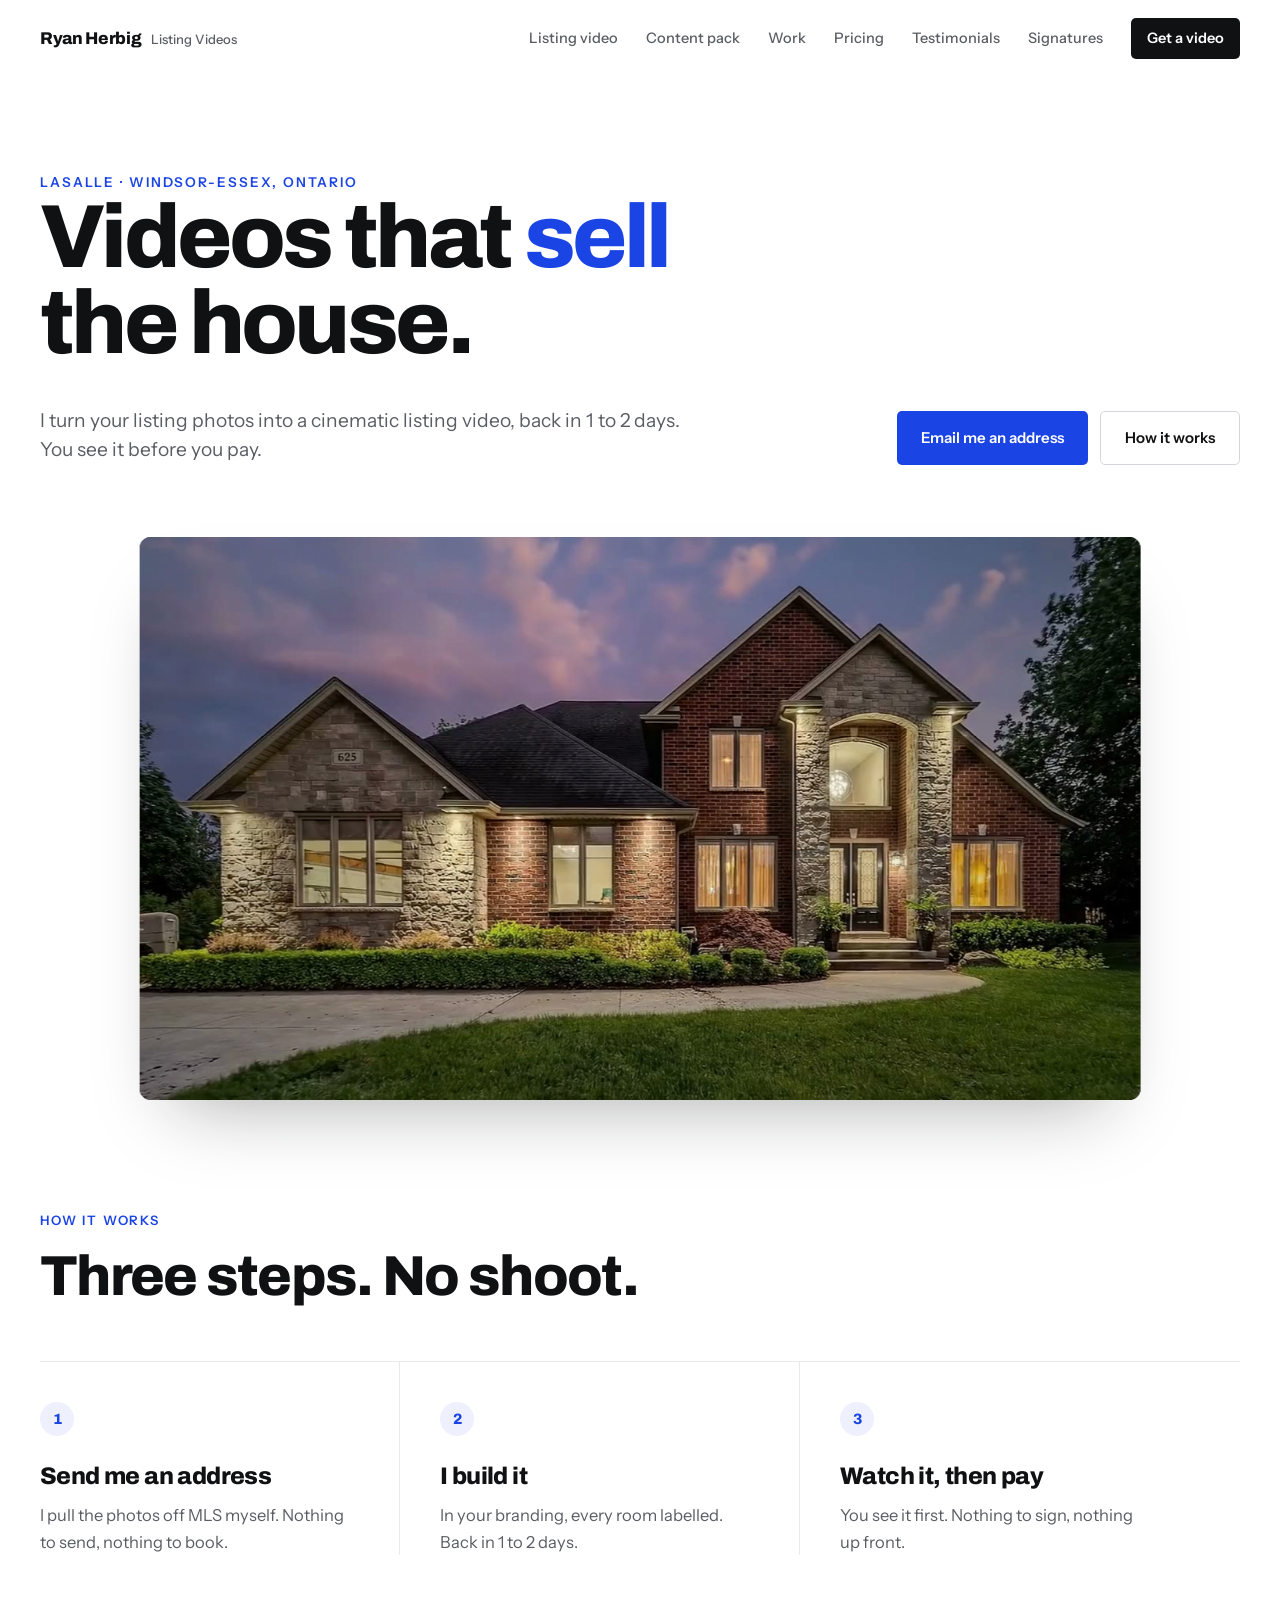
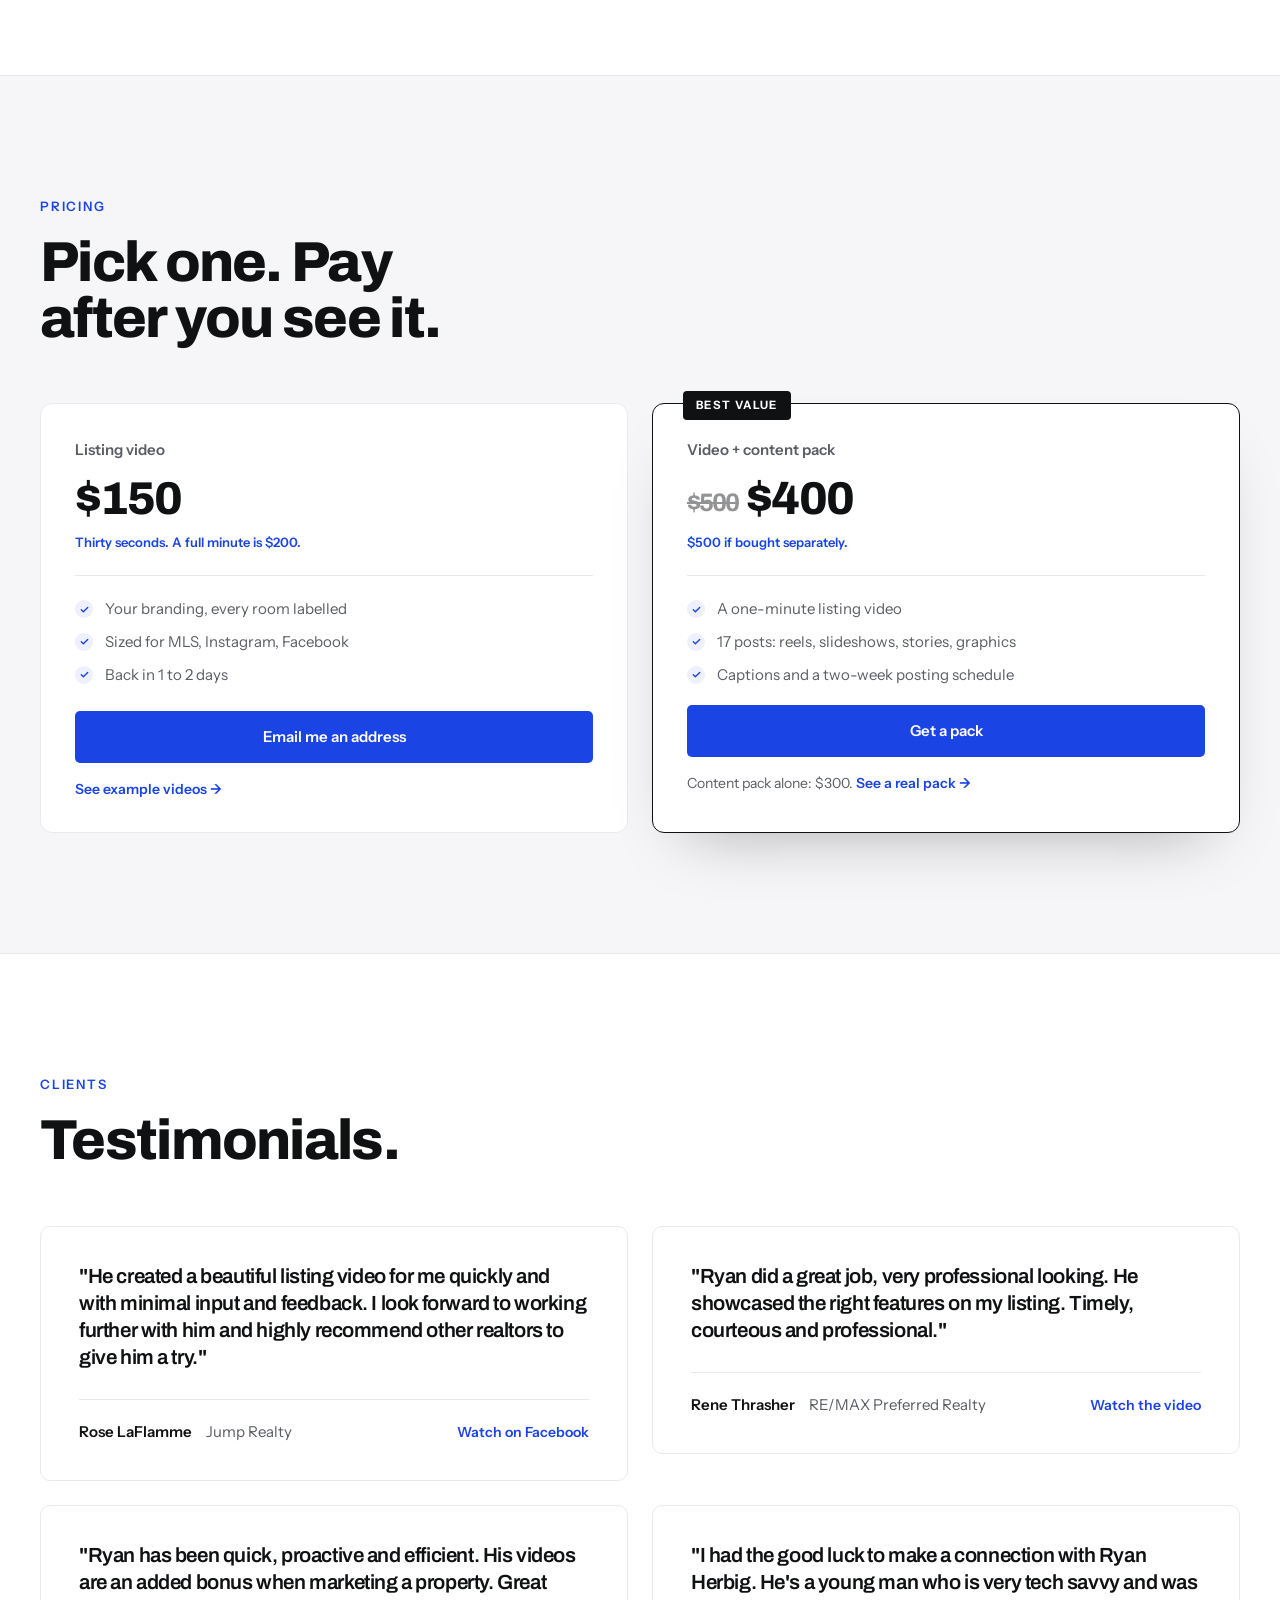
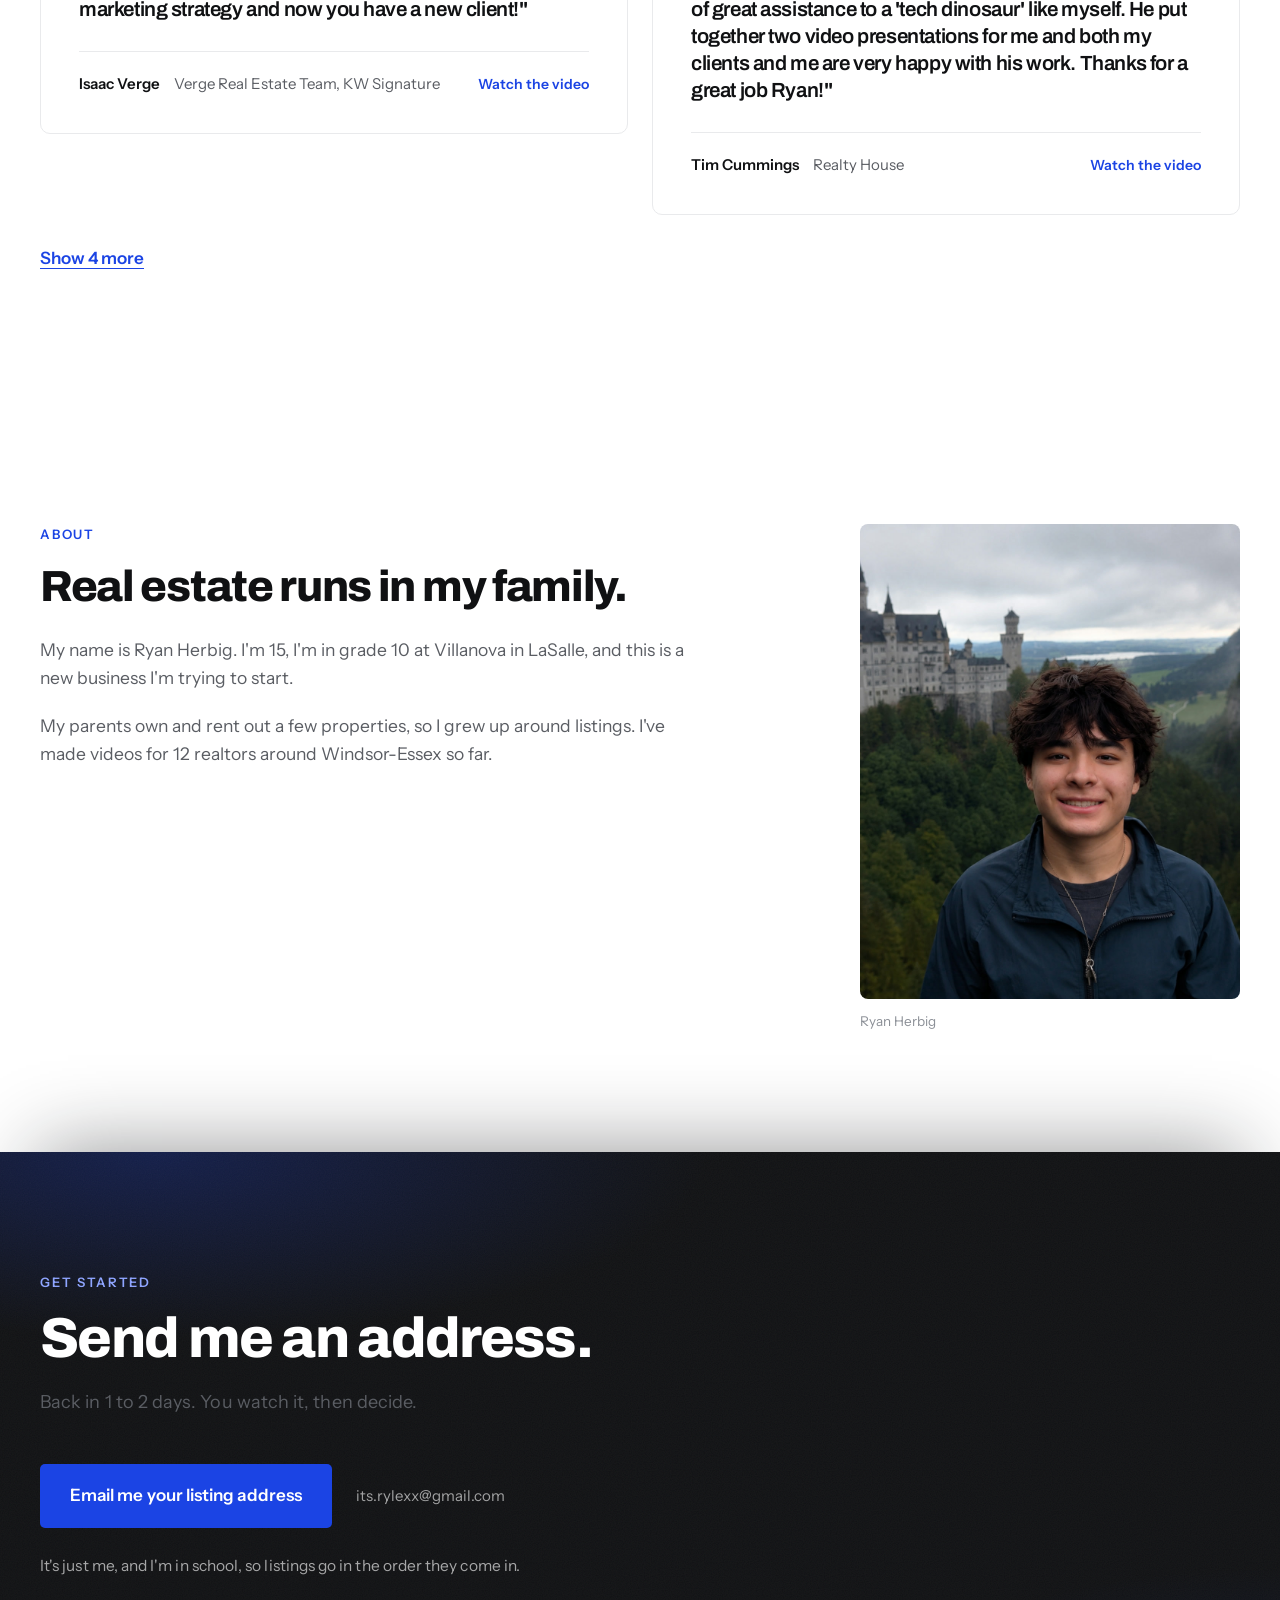
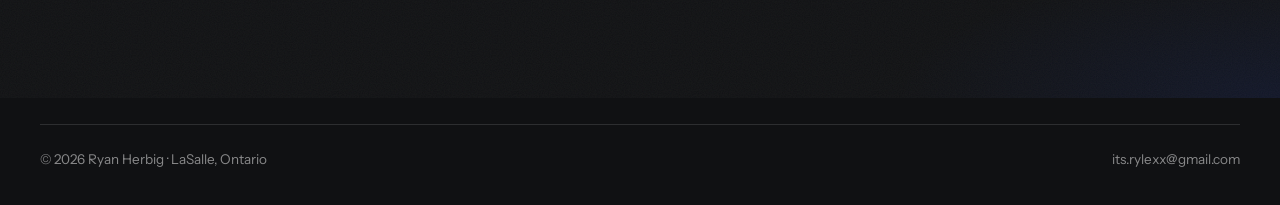
==== commit 3978714b: "nav: Signatures link in every top bar (phones show Signatures + CTA); signatures page links back to " ====
--- a/index.html
+++ b/index.html
@@ -25,6 +25,7 @@
     <a href="video/#work">Work</a>
     <a class="nav-pricing" href="#pricing">Pricing</a>
     <a href="#clients">Testimonials</a>
+    <a class="nav-pricing nav-sig" href="signatures/">Signatures</a>
     <a class="nav-cta" href="mailto:its.rylexx@gmail.com?subject=Listing%20video&amp;body=Address%3A%0A%0AMLS%20link%20(if%20you%20have%20one)%3A%0A%0AName%20and%20brokerage%3A%0A">Get a video</a>
   </nav>
 </header>
--- a/styles.css
+++ b/styles.css
@@ -309,7 +309,7 @@
   body{font-size:16px}
   .section{padding:64px 0}
   .topbar{padding:14px var(--gutter)}
-  .topnav a:not(.nav-cta):not(.nav-pricing){display:none}
+  .topnav a:not(.nav-cta):not(.nav-sig){display:none}
   .topnav .nav-pricing{font-size:14px}
   .brand-sub{display:none}
   .hero{padding-top:112px}
@@ -524,3 +524,5 @@
   .card-media{transition:none}
   .btn:hover{transform:none}
 }
+
+.brand-mark{width:26px;height:26px;border-radius:7px;flex:0 0 26px;margin-right:-1px}
